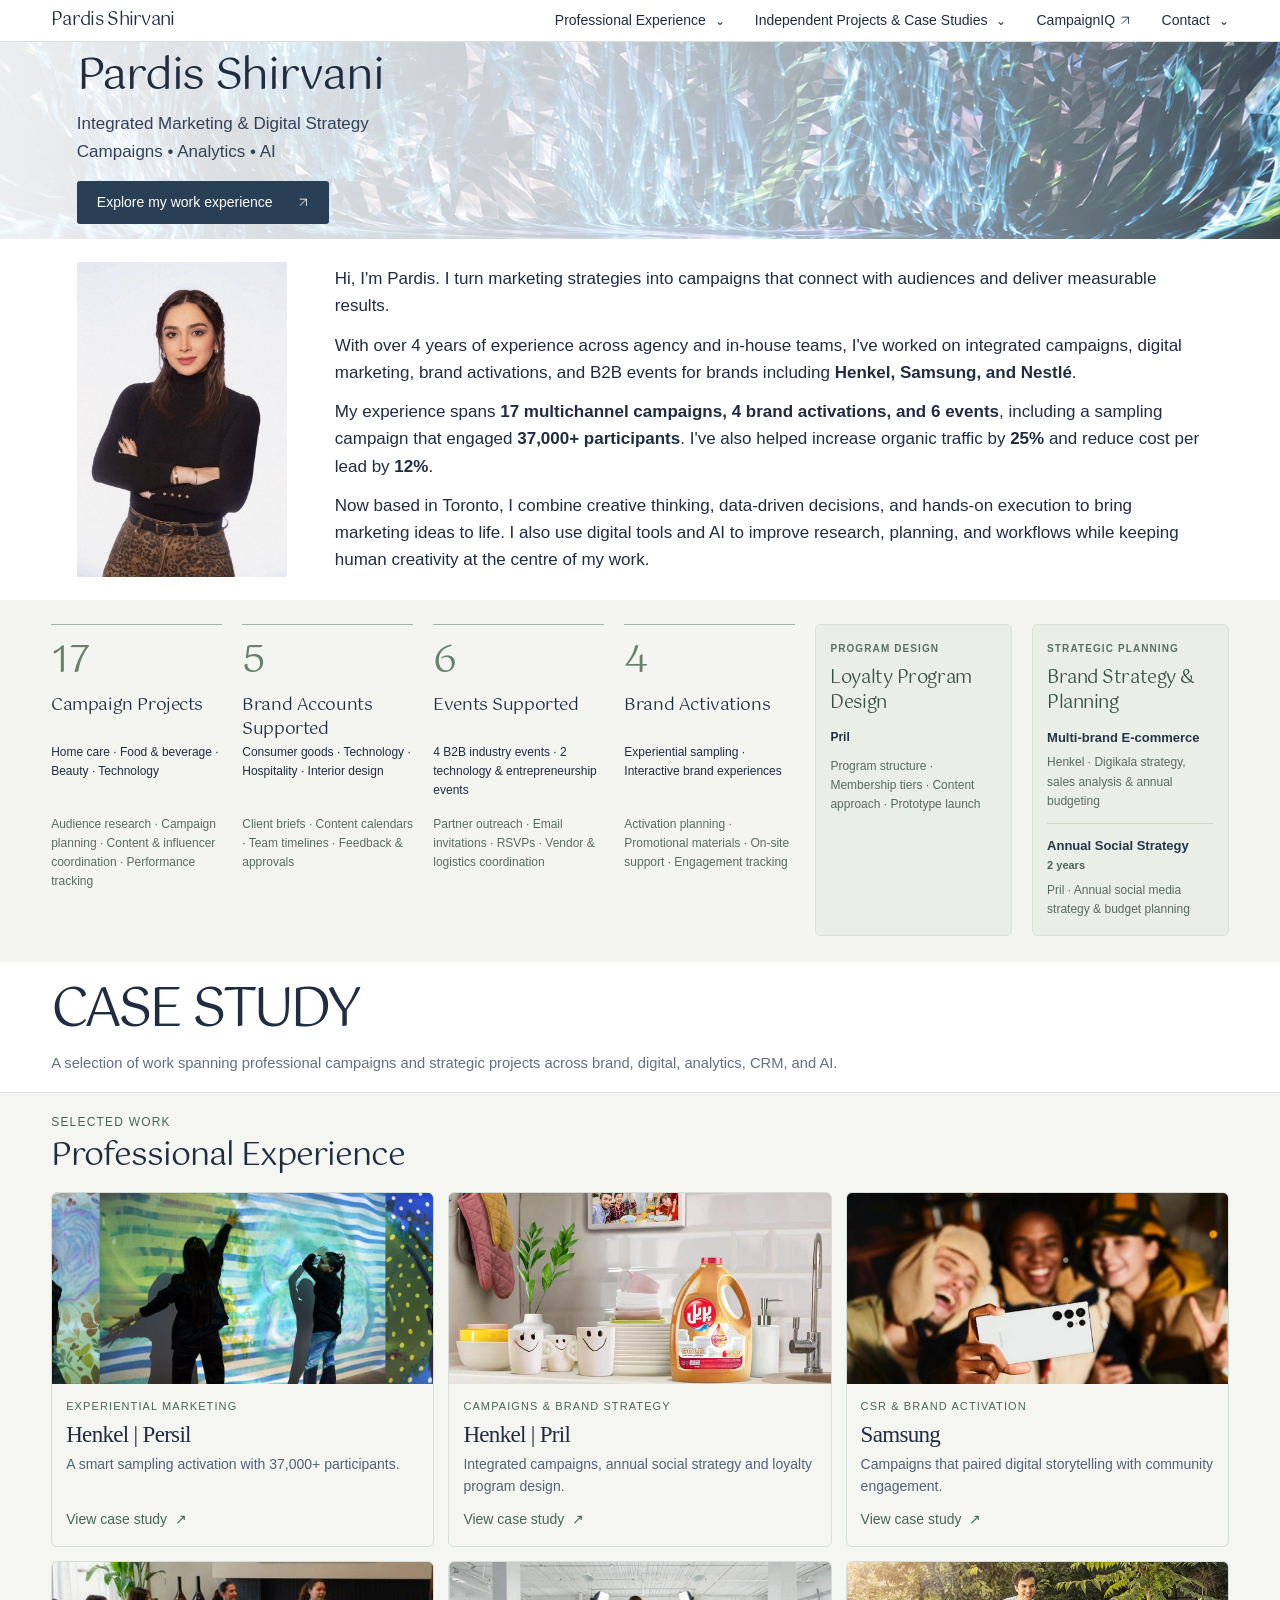
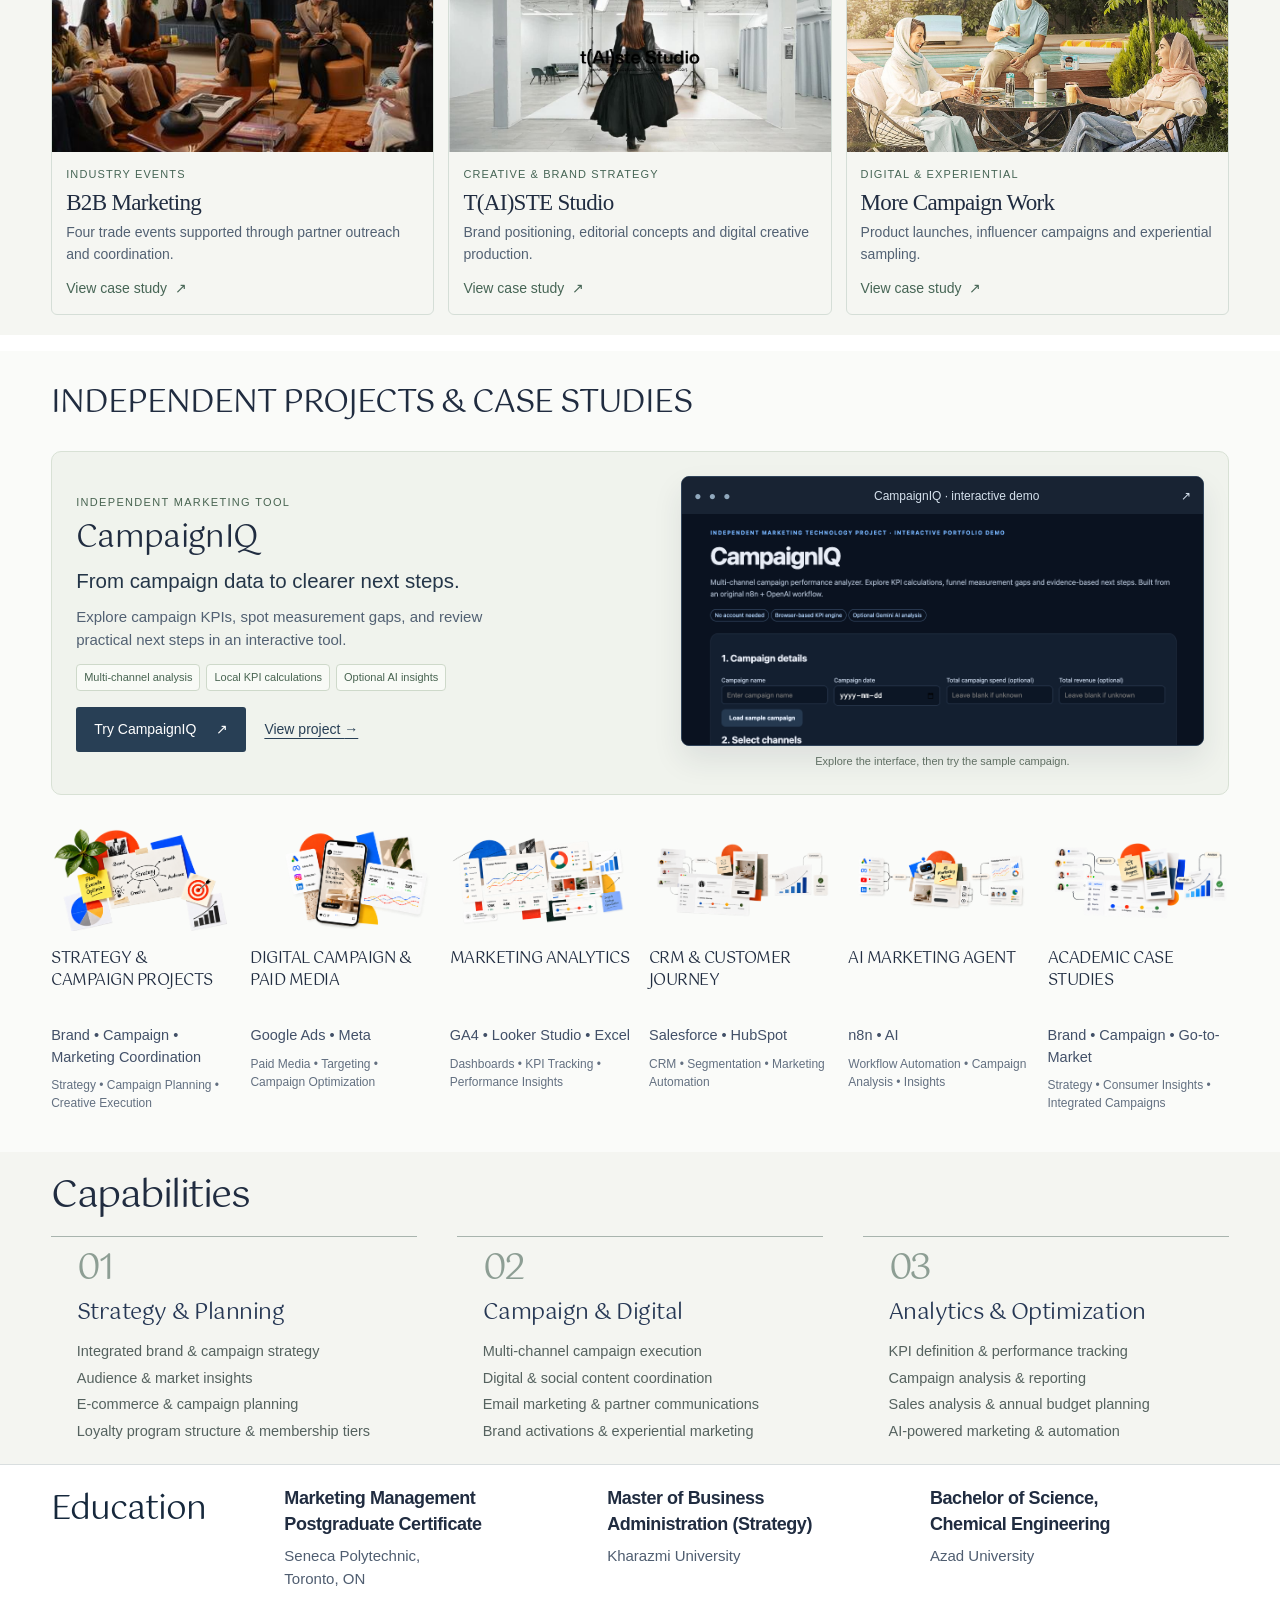
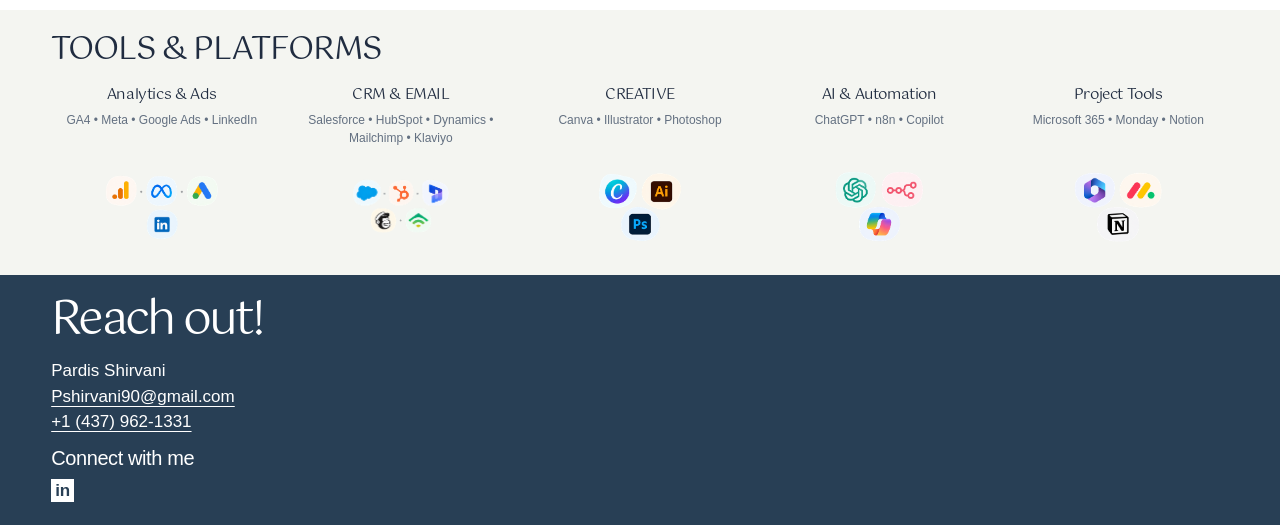
==== index.html @ 8d313651 "Compact tools panel and contact footer" ====
<!doctype html><html lang="en"><head><script src="analytics.js?v=hero117"></script>
<meta charset="utf-8"><meta name="viewport" content="width=device-width, initial-scale=1"><title>Integrated Marketing & Digital Strategy | Pardis Shirvani</title><meta name="description" content="Pardis Shirvani, Integrated Marketing & Digital Strategy. Campaigns, Analytics, AI."><link rel="stylesheet" href="style.css?v=compact-tools"></head><body><a class="skip" href="#main">Skip to content</a><nav class="site-nav" aria-label="Portfolio navigation"><a class="wordmark" href="index.html">Pardis Shirvani</a><button class="nav-toggle" type="button" aria-label="Open menu" aria-expanded="false" aria-controls="portfolio-menu"><svg viewBox="0 0 24 24" aria-hidden="true" focusable="false"><path class="menu-lines" d="M4 6h16M4 12h16M4 18h16"/><path class="menu-close" d="m6 6 12 12M18 6 6 18"/></svg></button><div id="portfolio-menu" class="nav-groups"><details class="nav-dropdown"><summary>Professional Experience</summary><div class="nav-dropdown-menu"><a href="persil.html">HENKEL | PERSIL</a><a href="pril.html">HENKEL | PRIL</a><a href="samsung.html">SAMSUNG</a><a href="trade-collective.html">B2B MARKETING</a><a href="taiste.html">T(AI)STE STUDIO</a><a href="campaigns.html">MORE CAMPAIGN WORK</a></div></details><details class="nav-dropdown"><summary>Independent Projects &amp; Case Studies</summary><div class="nav-dropdown-menu"><a href="strategy.html">STRATEGY &amp; CAMPAIGN PROJECTS</a><a href="coming-soon.html">DIGITAL CAMPAIGN &amp; PAID MEDIA</a><a href="analytics.html">MARKETING ANALYTICS</a><a href="coming-soon.html">CRM &amp; CUSTOMER JOURNEY</a><a href="campaigniq.html">AI MARKETING AGENT</a><a href="academic.html">ACADEMIC CASE STUDIES</a></div></details><a class="nav-campaigniq" href="https://pshirvani90.github.io/campaign-analyzer/" target="_blank" rel="noopener">CampaignIQ <svg class="external-arrow" viewBox="0 0 24 24" fill="none" aria-hidden="true" focusable="false"><path d="M6 18 18 6M6 6h12v12"/></svg></a><details class="nav-dropdown nav-contact"><summary>Contact</summary><div class="nav-dropdown-menu"><a href="https://www.linkedin.com/in/pardis-shirvani" target="_blank" rel="noopener">LinkedIn</a><a href="mailto:pshirvani90@gmail.com">Email</a><a href="tel:+14379621331">Phone</a></div></details></div></nav><main id="main"><section class="home-banner"><h1>Pardis Shirvani</h1><p>Integrated Marketing & Digital Strategy<br>Campaigns • Analytics • AI</p><a class="home-iq-button" href="#professional-work">Explore my work experience <span aria-hidden="true"><svg class="external-arrow" viewBox="0 0 24 24" fill="none" aria-hidden="true" focusable="false"><path d="M6 18 18 6M6 6h12v12"/></svg></span></a></section><section class="introduction" id="about"><img src="assets/p1-1.jpg" alt="Pardis Shirvani"><div><p>Hi, I'm Pardis. I turn marketing strategies into campaigns that connect with audiences and deliver measurable results.</p><p>With over 4 years of experience across agency and in-house teams, I've worked on integrated campaigns, digital marketing, brand activations, and B2B events for brands including <strong>Henkel, Samsung, and Nestlé</strong>.</p><p>My experience spans <strong>17 multichannel campaigns, 4 brand activations, and 6 events</strong>, including a sampling campaign that engaged <strong>37,000+ participants</strong>. I've also helped increase organic traffic by <strong>25%</strong> and reduce cost per lead by <strong>12%</strong>.</p><p>Now based in Toronto, I combine creative thinking, data-driven decisions, and hands-on execution to bring marketing ideas to life. I also use digital tools and AI to improve research, planning, and workflows while keeping human creativity at the centre of my work.</p></div></section><section class="experience-snapshot" aria-label="Experience at a glance"><div class="experience-grid">
<article class="experience-metric"><span class="experience-number">17</span><h3>Campaign Projects</h3><p class="experience-category">Home care · Food &amp; beverage · Beauty · Technology</p><p class="experience-detail">Audience research · Campaign planning · Content &amp; influencer coordination · Performance tracking</p></article>
<article class="experience-metric"><span class="experience-number">5</span><h3>Brand Accounts Supported</h3><p class="experience-category">Consumer goods · Technology · Hospitality · Interior design</p><p class="experience-detail">Client briefs · Content calendars · Team timelines · Feedback &amp; approvals</p></article>
<article class="experience-metric"><span class="experience-number">6</span><h3>Events Supported</h3><p class="experience-category">4 B2B industry events · 2 technology &amp; entrepreneurship events</p><p class="experience-detail">Partner outreach · Email invitations · RSVPs · Vendor &amp; logistics coordination</p></article>
<article class="experience-metric"><span class="experience-number">4</span><h3>Brand Activations</h3><p class="experience-category">Experiential sampling · Interactive brand experiences</p><p class="experience-detail">Activation planning · Promotional materials · On-site support · Engagement tracking</p></article>
<article class="experience-program"><span class="experience-eyebrow">Program design</span><h3>Loyalty Program Design</h3><p class="experience-client">Pril</p><p class="experience-detail">Program structure · Membership tiers · Content approach · Prototype launch</p></article>
<article class="experience-program"><span class="experience-eyebrow">Strategic planning</span><h3>Brand Strategy &amp; Planning</h3><div class="experience-scope"><h4>Multi-brand E-commerce</h4><p class="experience-detail">Henkel · Digikala strategy, sales analysis &amp; annual budgeting</p></div><div class="experience-scope"><h4>Annual Social Strategy <span class="experience-duration">2 years</span></h4><p class="experience-detail">Pril · Annual social media strategy &amp; budget planning</p></div></article>
</div></section><section id="work" class="work"><div class="case-label"><span>CASE</span><span>STUDY</span></div><p class="work-description">A selection of work spanning professional campaigns and strategic projects across brand, digital, analytics, CRM, and AI.</p></section><section class="professional-work" id="professional-work"><p class="experience-gallery-kicker">Selected work</p><h2 class="section-label">Professional Experience</h2><div class="work-grid experience-gallery">
<article class="work-card"><a class="experience-gallery-project" href="persil.html">
          <img src="assets/p2-0.jpg" loading="lazy" decoding="async" alt="">
          <div class="experience-gallery-copy"><p class="experience-gallery-type">EXPERIENTIAL MARKETING</p><h3>Henkel | Persil</h3><p class="experience-gallery-detail">A smart sampling activation with 37,000+ participants.</p><span class="experience-gallery-cta">View case study <span aria-hidden="true">↗</span></span></div>
        </a></article>
<article class="work-card"><a class="experience-gallery-project" href="pril.html">
          <img src="assets/source-p3-2.jpg" loading="lazy" decoding="async" alt="" style="object-position:50% 55%">
          <div class="experience-gallery-copy"><p class="experience-gallery-type">CAMPAIGNS &amp; BRAND STRATEGY</p><h3>Henkel | Pril</h3><p class="experience-gallery-detail">Integrated campaigns, annual social strategy and loyalty program design.</p><span class="experience-gallery-cta">View case study <span aria-hidden="true">↗</span></span></div>
        </a></article>
<article class="work-card"><a class="experience-gallery-project" href="samsung.html">
          <img src="assets/source-p4-0.jpg" loading="lazy" decoding="async" alt="">
          <div class="experience-gallery-copy"><p class="experience-gallery-type">CSR &amp; BRAND ACTIVATION</p><h3>Samsung</h3><p class="experience-gallery-detail">Campaigns that paired digital storytelling with community engagement.</p><span class="experience-gallery-cta">View case study <span aria-hidden="true">↗</span></span></div>
        </a></article>
<article class="work-card"><a class="experience-gallery-project" href="trade-collective.html">
          <img src="assets/source-p5-3.jpg" loading="lazy" decoding="async" alt="" style="object-position:50% 60%">
          <div class="experience-gallery-copy"><p class="experience-gallery-type">INDUSTRY EVENTS</p><h3>B2B Marketing</h3><p class="experience-gallery-detail">Four trade events supported through partner outreach and coordination.</p><span class="experience-gallery-cta">View case study <span aria-hidden="true">↗</span></span></div>
        </a></article>
<article class="work-card"><a class="experience-gallery-project" href="taiste.html">
          <img src="gallery-taiste-cover.jpg" loading="lazy" decoding="async" alt="">
          <div class="experience-gallery-copy"><p class="experience-gallery-type">CREATIVE &amp; BRAND STRATEGY</p><h3>T(AI)STE Studio</h3><p class="experience-gallery-detail">Brand positioning, editorial concepts and digital creative production.</p><span class="experience-gallery-cta">View case study <span aria-hidden="true">↗</span></span></div>
        </a></article>
<article class="work-card"><a class="experience-gallery-project" href="campaigns.html">
          <img src="assets/source-p6-0.jpg" loading="lazy" decoding="async" alt="">
          <div class="experience-gallery-copy"><p class="experience-gallery-type">DIGITAL &amp; EXPERIENTIAL</p><h3>More Campaign Work</h3><p class="experience-gallery-detail">Product launches, influencer campaigns and experiential sampling.</p><span class="experience-gallery-cta">View case study <span aria-hidden="true">↗</span></span></div>
        </a></article>
</div></section><section class="projects" id="projects"><h2 class="section-label">INDEPENDENT PROJECTS & CASE STUDIES</h2><div class="featured-iq featured-iq-showcase"><div class="iq-showcase-copy"><p class="iq-showcase-eyebrow">INDEPENDENT MARKETING TOOL</p><h3>CampaignIQ</h3><p class="iq-showcase-headline">From campaign data to clearer next steps.</p><p class="iq-showcase-description">Explore campaign KPIs, spot measurement gaps, and review practical next steps in an interactive tool.</p><ul class="iq-showcase-tags" aria-label="CampaignIQ features"><li>Multi-channel analysis</li><li>Local KPI calculations</li><li>Optional AI insights</li></ul><div class="iq-showcase-actions"><a class="home-iq-button" href="https://pshirvani90.github.io/campaign-analyzer/" target="_blank" rel="noopener">Try CampaignIQ <span aria-hidden="true">↗</span></a><a class="iq-project-link" href="campaigniq.html">View project <span aria-hidden="true">→</span></a></div></div><figure class="iq-showcase-preview"><a href="https://pshirvani90.github.io/campaign-analyzer/" target="_blank" rel="noopener" aria-label="Open CampaignIQ interactive demo"><div class="iq-preview-bar" aria-hidden="true"><span class="iq-preview-dots">● ● ●</span><span>CampaignIQ · interactive demo</span><span>↗</span></div><img src="assets/campaigniq-current-interface.png" alt="CampaignIQ interface showing campaign details, channel selection, and the Analyze campaign button." loading="lazy" decoding="async"></a><figcaption>Explore the interface, then try the sample campaign.</figcaption></figure></div><div class="project-grid"><article><img class="project-illustration" src="assets/strategy-transparent.png" alt="" loading="lazy"><h3><a class="category-link" href="strategy.html">STRATEGY & CAMPAIGN PROJECTS</a></h3><p>Brand • Campaign • Marketing Coordination</p><p>Strategy • Campaign Planning • Creative Execution</p></article><article><img class="project-illustration" src="assets/paid-media-transparent.png" alt="" loading="lazy"><h3><a class="category-link" href="coming-soon.html">DIGITAL CAMPAIGN & PAID MEDIA</a></h3><p>Google Ads • Meta</p><p>Paid Media • Targeting • Campaign Optimization</p></article><article><img class="project-illustration" src="assets/analytics-transparent.png" alt="" loading="lazy"><h3><a class="category-link" href="analytics.html">MARKETING ANALYTICS</a></h3><p>GA4 • Looker Studio • Excel</p><p>Dashboards • KPI Tracking • Performance Insights</p></article><article><img class="project-illustration" src="assets/crm-transparent.png" alt="" loading="lazy"><h3><a class="category-link" href="coming-soon.html">CRM & CUSTOMER JOURNEY</a></h3><p>Salesforce • HubSpot</p><p>CRM • Segmentation • Marketing Automation</p></article><article><img class="project-illustration" src="assets/agent-transparent.png" alt="" loading="lazy"><h3><a class="category-link" href="campaigniq.html">AI MARKETING AGENT</a></h3><p>n8n • AI</p><p>Workflow Automation • Campaign Analysis • Insights</p></article><article><img class="project-illustration" src="assets/academic-transparent.png" alt="" loading="lazy"><h3><a class="category-link" href="academic.html">ACADEMIC CASE STUDIES</a></h3><p>Brand • Campaign • Go-to-Market</p><p>Strategy • Consumer Insights • Integrated Campaigns</p></article></div></section><section class="capabilities" id="capabilities"><h2>Capabilities</h2><div class="three"><article><span class="cap-number" aria-hidden="true">01</span><h3>Strategy & Planning</h3><ul><li>Integrated brand & campaign strategy</li><li>Audience & market insights</li><li>E-commerce & campaign planning</li><li>Loyalty program structure & membership tiers</li></ul></article><article><span class="cap-number" aria-hidden="true">02</span><h3>Campaign & Digital</h3><ul><li>Multi-channel campaign execution</li><li>Digital & social content coordination</li><li>Email marketing & partner communications</li><li>Brand activations & experiential marketing</li></ul></article><article><span class="cap-number" aria-hidden="true">03</span><h3>Analytics & Optimization</h3><ul><li>KPI definition & performance tracking</li><li>Campaign analysis & reporting</li><li>Sales analysis & annual budget planning</li><li>AI-powered marketing & automation</li></ul></article></div></section><section class="education" id="education"><h2>Education</h2><div><h3>Marketing Management<br>Postgraduate Certificate</h3><p>Seneca Polytechnic,<br>Toronto, ON</p></div><div><h3>Master of Business<br>Administration (Strategy)</h3><p>Kharazmi University</p></div><div><h3>Bachelor of Science,<br>Chemical Engineering</h3><p>Azad University</p></div></section><section class="tools" id="tools"><h2 class="section-label">TOOLS & PLATFORMS</h2><div class="tool-grid"><article><h3>Analytics & Ads</h3><p>GA4 • Meta • Google Ads • LinkedIn</p><img src="assets/tool-original-15.png" alt="" loading="lazy"></article><article><h3>CRM & EMAIL</h3><p>Salesforce • HubSpot • Dynamics • Mailchimp • Klaviyo</p><img src="assets/tool-original-14.png" alt="" loading="lazy"></article><article><h3>CREATIVE</h3><p>Canva • Illustrator • Photoshop</p><img src="assets/tool-original-16.png" alt="" loading="lazy"></article><article><h3>AI & Automation</h3><p>ChatGPT • n8n • Copilot</p><img src="assets/tool-original-17.png" alt="" loading="lazy"></article><article><h3>Project Tools</h3><p>Microsoft 365 • Monday • Notion</p><img src="assets/tool-original-18.png" alt="" loading="lazy"></article></div></section></main><footer><h2>Reach out!</h2><p>Pardis Shirvani<br><a href="mailto:pshirvani90@gmail.com">Pshirvani90@gmail.com</a><br><a href="tel:+14379621331">+1 (437) 962-1331</a></p><h3>Connect with me</h3><a class="linkedin" aria-label="Pardis Shirvani on LinkedIn" href="https://www.linkedin.com/in/pardis-shirvani">in</a></footer><script src="scroll.js?v=experience-preview-fit" defer></script></body></html>
---- style.css ----
*{box-sizing:border-box}body{margin:0;color:#252526;background:white;font:15px/1.65 Arial,sans-serif}a{color:inherit}a:focus-visible{outline:3px solid #445a91;outline-offset:5px}.skip{position:absolute;top:-60px}.skip:focus{top:0;z-index:5;background:white;padding:12px}main,footer{max-width:1450px;margin:auto}section{padding:35px 5%}h1,h2,h3,h4{font-weight:400;margin:0 0 15px}h1,h2{font-family:Georgia,serif}h2{font-size:29px}h3{font-size:18px}h4{font-size:13px}p{margin:0 0 15px}.home-banner{min-height:340px;padding:105px 6% 65px;background:linear-gradient(90deg,#ffffffa8,#ffffff40),url('assets/p1-0.jpg') center/cover}.home-banner h1{font-size:46px;margin:0}.home-banner p{font-size:20px;margin:0}.introduction{display:grid;grid-template-columns:1fr 1.3fr;align-items:center;gap:12%;padding-top:50px;padding-bottom:50px}.introduction>img{width:100%;max-width:325px;max-height:440px;object-fit:contain;justify-self:start}.introduction p{font-size:17px}.capabilities{background:linear-gradient(110deg,#f0efdf88,#eff1ed66)}.three{display:grid;grid-template-columns:repeat(3,1fr);gap:40px}.capabilities h3{border-bottom:1px solid #989b8e;padding-bottom:10px}.capabilities ul{padding-left:22px;font-size:14px}.case-label{font:clamp(80px,12vw,170px)/.9 Georgia,serif;letter-spacing:-6px;color:#151213;padding:15px 0 25px;max-width:800px}.case-label span{display:block}.case-label span+span{text-align:right}.work{padding-top:5px}.work-description{margin:25px 0 40px}.section-label{font:20px/1.3 Arial,sans-serif;margin:0 0 30px}.work-grid{display:grid;grid-template-columns:repeat(3,1fr);gap:45px 30px}.work-card{background:#fafafa;padding:22px 20px;display:flex;flex-direction:column;align-items:start}.work-card h3{font-size:17px;margin-bottom:0}.work-card h4{margin-bottom:35px}.work-card p{font-size:13px}.view,.pending{font-size:14px;font-weight:bold;margin-top:auto;padding-top:28px}.pending{color:#333}.project-grid{display:grid;grid-template-columns:repeat(6,1fr);gap:20px}.project-grid img{width:100%;height:130px;object-fit:contain}.project-grid h3{font-size:16px;margin:12px 0}.project-grid p{font-size:12px}.education{display:grid;grid-template-columns:1fr 1fr 1fr 1fr;gap:30px;padding-top:60px;padding-bottom:60px}.education h3{font-size:17px;margin-bottom:8px}.education p{font-size:15px}.tool-grid{display:grid;grid-template-columns:repeat(5,1fr);gap:25px;text-align:center}.tool-grid h3{font-size:17px;margin-bottom:5px}.tool-grid p{font-size:13px}.tool-grid img{height:100px;width:100%;object-fit:contain}footer{background:#3d4b7b;color:white;padding:40px 5% 55px}footer h2{font-size:45px}footer p{line-height:1.5}footer h3{margin:28px 0 5px;font-family:Georgia,serif;font-size:24px}.linkedin{display:inline-flex;align-items:center;justify-content:center;background:white;color:#3d4b7b;font:bold 20px Arial;width:25px;height:25px;text-decoration:none}.case-top{padding:20px 5% 45px;text-align:center}.case-top .case-label{max-width:650px;text-align:left;margin:0 auto 50px}.case-top h1{font-size:43px;margin:0}.case-top>p{font-size:22px}.persil-banner{background:linear-gradient(#ffffffe0,#ffffffc9),url('assets/p2-0.jpg') center/cover;padding-top:35px;padding-bottom:35px}.persil-banner h2{font-size:38px;margin-bottom:0}.persil-banner h3{font-size:23px}.persil-banner p{margin-top:25px;font-size:17px}.role-grid{display:grid;grid-template-columns:1fr 1fr;gap:70px;background:#fafafa;padding-top:45px;padding-bottom:45px}.role-grid h2{font:23px Georgia,serif;margin-bottom:7px}.role-grid h3{font-size:17px;margin-bottom:5px}.role-grid p,.role-grid ul{font-size:16px}.role-grid ul{padding-left:22px;margin-top:0}.role-grid li{margin-bottom:9px}.performance{background:#e7eef4}.metrics h3{font:34px Georgia,serif;margin-bottom:5px}.metrics article:last-child h3{font-size:26px}.metrics p{min-height:52px}.metrics img{width:100%;height:230px;object-fit:cover}.learnings{padding-top:50px;padding-bottom:65px}.case-bottom{padding:15px 5% 35px;font-size:13px;font-weight:bold}@media(max-width:900px){.project-grid{grid-template-columns:repeat(3,1fr)}.work-grid{grid-template-columns:repeat(2,1fr)}.education{grid-template-columns:1fr 1fr}.tool-grid{grid-template-columns:repeat(3,1fr)}.three{gap:24px}.introduction{gap:6%}.case-label{letter-spacing:-3px}}@media(max-width:600px){section{padding:30px 6%}.home-banner{min-height:230px;padding-top:70px}.home-banner h1{font-size:36px}.home-banner p{font-size:16px}.introduction{grid-template-columns:1fr;gap:25px}.introduction>img{max-height:320px;max-width:240px;justify-self:center}.introduction p{font-size:16px}.three,.work-grid,.role-grid{grid-template-columns:1fr;gap:25px}.work-card h4{margin-bottom:20px}.work-description{margin:15px 0 30px}.project-grid{grid-template-columns:1fr 1fr}.education{grid-template-columns:1fr;gap:15px}.tool-grid{grid-template-columns:1fr 1fr}.case-top .case-label{margin-bottom:30px}.case-top h1{font-size:35px}.case-top>p{font-size:18px}.metrics p{min-height:0}.metrics img{height:auto}.case-label{max-width:450px;font-size:clamp(78px,19vw,115px)}.role-grid{gap:25px}.persil-banner p{font-size:16px}footer h2{font-size:40px}}
/* Minimal project categories: original text and order, no collage imagery. */
.projects{padding-top:60px;padding-bottom:65px}.projects .section-label{font-size:15px;letter-spacing:1.5px;color:#3d4b7b;margin-bottom:32px}.project-grid{grid-template-columns:repeat(3,minmax(0,1fr));gap:0 36px}.project-grid article{border-top:1px solid #d6dae2;padding:24px 0 30px;min-width:0;display:flex;flex-direction:column;align-items:flex-start}.project-number{font:12px/1 Arial,sans-serif;letter-spacing:2px;color:#727c91;margin-bottom:25px}.project-grid h3{font-size:18px;line-height:1.4;font-weight:500;letter-spacing:-.2px;max-width:290px;margin:0 0 20px;min-height:51px}.project-grid p{font-size:14px;line-height:1.65;margin:0 0 14px;color:#323a48}.project-grid p:last-child{color:#697181;font-size:13px;margin-bottom:0;max-width:310px}@media(max-width:900px){.project-grid{grid-template-columns:repeat(2,minmax(0,1fr));gap:0 28px}}@media(max-width:600px){.projects{padding-top:40px;padding-bottom:40px}.projects .section-label{font-size:13px;line-height:1.6}.project-grid{grid-template-columns:1fr;gap:0}.project-grid article{padding:22px 0 25px}.project-number{margin-bottom:15px}.project-grid h3{min-height:0;max-width:none;margin-bottom:14px}.project-grid p:last-child{max-width:none}}

/* Original project illustrations on transparent backgrounds. */
.project-grid .project-illustration{width:100%;height:190px;object-fit:contain;display:block;margin:0 0 24px;background:transparent}.project-grid .project-number{display:none}.project-grid article{padding-top:20px}@media(max-width:600px){.project-grid .project-illustration{height:auto;aspect-ratio:16/9;margin-bottom:20px}}

/* Modern portfolio direction: retain source content, imagery and section order. */
:root{--ink:#202c40;--muted:#667185;--line:#e1e5eb;--navy:#344568;--paper:#fff;--wash:#f6f8fa}
body{color:var(--ink);font-family:Arial,Helvetica,sans-serif;line-height:1.75;-webkit-font-smoothing:antialiased}
main,footer{max-width:1280px}section{padding:64px 6%}h1,h2,h3,h4{font-family:Arial,Helvetica,sans-serif;letter-spacing:-.025em}h2{font-size:30px;font-weight:500}p{color:inherit}a{text-underline-offset:4px}
.home-banner{margin:24px 24px 0;border-radius:12px;min-height:320px;padding:100px 6% 70px;background:linear-gradient(90deg,rgba(255,255,255,.9),rgba(255,255,255,.3)),url('assets/p1-0.jpg') center/cover}
.home-banner h1{font-size:clamp(38px,4.8vw,62px);font-weight:500;letter-spacing:-2.5px;margin-bottom:12px}.home-banner p{font-size:17px;line-height:1.8;color:#344158}
.introduction{grid-template-columns:.8fr 1.5fr;gap:9%;padding-top:72px;padding-bottom:72px}.introduction>img{width:100%;max-width:300px;border-radius:8px;object-fit:contain}.introduction p{font-size:17px;line-height:1.95;max-width:670px}
.capabilities{background:var(--wash);border-top:1px solid var(--line);border-bottom:1px solid var(--line)}.capabilities>h2{margin-bottom:35px}.capabilities h3{font-size:16px;font-weight:500;border-bottom:0;padding-bottom:0;letter-spacing:-.2px}.capabilities ul{padding-left:17px;color:var(--muted);font-size:14px;line-height:1.9}.three{gap:45px}
.work{padding-top:68px}.case-label{font:500 clamp(45px,6vw,78px)/1.05 Arial,Helvetica,sans-serif;letter-spacing:-3px;max-width:none;padding:0 0 20px;display:flex;gap:.24em;color:var(--ink)}.case-label span+span{text-align:left}.work-description{color:var(--muted);font-size:15px;max-width:770px;margin:5px 0 48px}.section-label{font-size:12px;letter-spacing:2px;font-weight:600;color:var(--muted);margin-bottom:28px}
.work-grid{gap:20px;grid-template-columns:repeat(3,minmax(0,1fr))}.work-card{background:white;border:1px solid var(--line);border-radius:8px;padding:27px 24px;transition:border-color .2s ease,box-shadow .2s ease}.work-card:has(a):hover{border-color:#b3bfd1;box-shadow:0 8px 24px #202c4009}.work-card h3{font-size:17px;font-weight:500;margin-bottom:5px}.work-card h4{font-size:11px;letter-spacing:.6px;line-height:1.65;color:var(--muted);margin-bottom:27px}.work-card p{font-size:13px;line-height:1.85;color:#5b6678}.work-card p b{font-weight:500;color:var(--ink)}.view,.pending{font-size:12px;font-weight:500;padding-top:20px}.view{color:var(--navy)}.pending{color:#7b8492}
.projects{border-top:1px solid var(--line);padding-top:60px;padding-bottom:64px;margin-top:16px}.projects .section-label{font-size:12px;letter-spacing:1.6px;color:var(--muted);margin-bottom:35px}.project-grid{gap:25px 35px}.project-grid article{border-top:0;border-bottom:1px solid var(--line);padding:0 0 30px}.project-grid .project-illustration{height:185px;margin:0 0 25px}.project-grid h3{font-size:16px;line-height:1.6;font-weight:500;min-height:51px;max-width:280px;letter-spacing:0;margin-bottom:15px}.project-grid p{font-size:13px;color:#425068}.project-grid p:last-child{font-size:12px;color:var(--muted);line-height:1.8}
.education{border-top:1px solid var(--line);grid-template-columns:.7fr 1fr 1fr 1fr;gap:30px;padding-top:56px;padding-bottom:56px}.education>h2{font-size:23px}.education h3{font-size:14px;font-weight:500;line-height:1.7}.education p{font-size:13px;color:var(--muted)}.tools{background:var(--wash);border-top:1px solid var(--line);padding-top:45px;padding-bottom:45px}.tool-grid h3{font-size:14px;font-weight:500}.tool-grid p{font-size:12px;color:var(--muted);min-height:42px}.tool-grid img{height:75px}
footer{background:var(--navy);padding:52px 6%;border-radius:0 0 12px 12px;margin-bottom:24px}footer h2{font:400 38px/1.2 Arial,Helvetica,sans-serif;letter-spacing:-1.5px}footer h3{font:400 20px/1.4 Arial,Helvetica,sans-serif;letter-spacing:-.4px}footer p{font-size:14px;line-height:1.8}.linkedin{font-size:17px;width:23px;height:23px;color:var(--navy)}
.case-top{padding:45px 6% 60px}.case-top .case-label{max-width:none;justify-content:center;margin-bottom:48px}.case-top h1{font-size:38px;font-weight:500;letter-spacing:-1.3px}.case-top>p{font-size:17px;color:var(--muted)}.persil-banner{border-radius:10px;margin:0 24px;background:linear-gradient(#ffffffe8,#ffffffdb),url('assets/p2-0.jpg') center/cover}.persil-banner h2{font-size:36px}.persil-banner h3{font-size:22px}.persil-banner p{font-size:16px;line-height:1.9}.role-grid{background:white;gap:60px;padding-top:60px;padding-bottom:60px}.role-grid article{border-top:1px solid var(--line);padding-top:22px}.role-grid h2{font:500 22px/1.4 Arial,Helvetica,sans-serif;letter-spacing:-.5px;margin-bottom:16px}.role-grid h3{font-size:15px;font-weight:500}.role-grid p,.role-grid ul{font-size:15px;color:#5b6678}.performance{background:var(--wash);border-block:1px solid var(--line)}.performance>h2{font-size:27px;margin-bottom:35px}.metrics h3{font:400 34px/1.3 Arial,Helvetica,sans-serif;letter-spacing:-1px}.metrics article:last-child h3{font-size:25px}.metrics p{font-size:13px;color:var(--muted);min-height:50px}.metrics img{border-radius:6px}.learnings h2{font-size:27px}.learnings p{font-size:15px;color:#5b6678;line-height:2}.case-bottom{padding:0 6% 50px;font-size:13px;font-weight:400}
@media(max-width:900px){.work-grid{grid-template-columns:repeat(2,minmax(0,1fr))}.education{grid-template-columns:1fr 1fr}.introduction{gap:7%}.three{gap:25px}.project-grid{grid-template-columns:repeat(2,minmax(0,1fr))}}
@media(max-width:600px){section{padding:40px 6%}.home-banner{margin:12px 12px 0;border-radius:8px;min-height:235px;padding:65px 6% 42px}.home-banner h1{font-size:38px;letter-spacing:-1.6px}.home-banner p{font-size:14px}.introduction{grid-template-columns:1fr;padding-top:40px;padding-bottom:40px;gap:28px}.introduction>img{max-width:230px;max-height:320px}.introduction p{font-size:15px;line-height:1.95}.three,.work-grid,.role-grid{grid-template-columns:1fr}.work{padding-top:40px}.case-label{font-size:48px;letter-spacing:-2px;gap:.2em;flex-wrap:wrap}.work-description{font-size:14px;margin-bottom:32px}.work-card{padding:25px 23px}.projects{padding-top:40px;padding-bottom:40px}.project-grid{grid-template-columns:1fr;gap:30px}.project-grid .project-illustration{height:auto;aspect-ratio:16/9;margin-bottom:22px}.project-grid h3{min-height:0;max-width:none;font-size:16px}.education{grid-template-columns:1fr;gap:20px}.tool-grid{gap:22px}.tool-grid img{height:65px}footer{margin:0 12px 12px;border-radius:8px;padding:35px 6%}footer h2{font-size:33px}.case-top{padding-top:35px;padding-bottom:35px}.case-top .case-label{font-size:44px;margin-bottom:30px}.case-top h1{font-size:32px}.persil-banner{margin:0 12px;padding:30px 6%}.persil-banner p{font-size:15px}.role-grid{gap:30px}.metrics p{min-height:0}.metrics img{height:auto}.learnings p{line-height:1.9}}
@media(prefers-reduced-motion:reduce){.work-card{transition:none}}

/* Full-width surfaces and compact original transparent tool artwork. */
main,footer{max-width:none;width:100%;margin-left:0;margin-right:0}section{padding-left:clamp(24px,5vw,100px);padding-right:clamp(24px,5vw,100px)}.home-banner{margin:0;border-radius:0;padding-left:clamp(24px,5vw,100px);padding-right:clamp(24px,5vw,100px);min-height:360px}.introduction{grid-template-columns:minmax(220px,.7fr) minmax(0,1.5fr);gap:clamp(35px,6vw,100px)}.introduction>img{justify-self:center}.introduction p{max-width:850px}.work-grid{gap:22px}.work-card{border-radius:4px;box-shadow:none}.project-grid{gap:32px}.projects .project-illustration{height:clamp(180px,16vw,260px)}.tool-grid{gap:25px;align-items:start}.tool-grid article{display:flex;flex-direction:column;align-items:center;min-width:0}.tool-grid h3{font-size:15px;margin-bottom:9px}.tool-grid p{font-size:12px;line-height:1.8;min-height:44px;max-width:240px}.tool-grid img{width:100%;max-width:205px;height:120px;object-fit:contain;background:transparent;margin-top:10px}.tools{padding-top:42px;padding-bottom:45px}.tools .section-label{margin-bottom:32px}footer{margin-bottom:0;border-radius:0;padding-left:clamp(24px,5vw,100px);padding-right:clamp(24px,5vw,100px)}.persil-banner{margin:0;border-radius:0}.case-top{padding-left:5%;padding-right:5%}.case-bottom{padding-left:5%;padding-right:5%}.role-grid{gap:60px}.role-grid article{max-width:800px}.learnings p{max-width:950px}
@media(min-width:1600px){.project-grid{grid-template-columns:repeat(3,minmax(0,1fr))}.work-card p{font-size:14px}.work-card{padding:30px}.work-description{font-size:16px}.project-grid p{font-size:14px}.project-grid p:last-child{font-size:13px}}
@media(max-width:900px){.tool-grid{grid-template-columns:repeat(3,minmax(0,1fr))}.introduction{grid-template-columns:.8fr 1.2fr;gap:35px}.tool-grid img{height:110px}}
@media(max-width:600px){section{padding-left:24px;padding-right:24px}.home-banner{margin:0;min-height:250px;padding:64px 24px 42px}.introduction{grid-template-columns:1fr;gap:28px}.work-grid{gap:18px}.project-grid{gap:28px}.projects .project-illustration{height:auto;aspect-ratio:16/9}.tool-grid{grid-template-columns:repeat(2,minmax(0,1fr));gap:30px 20px}.tool-grid h3{font-size:14px}.tool-grid p{font-size:11px;min-height:60px}.tool-grid img{height:95px;max-width:170px;margin-top:0}.tool-grid article:last-child{grid-column:1/-1;max-width:240px;justify-self:center}.tool-grid article:last-child p{min-height:0}footer{margin:0;border-radius:0;padding:36px 24px}.persil-banner{margin:0}.role-grid{gap:30px}}

/* Edge-to-edge page shell; versioned stylesheet prevents stale cached layout. */
html,body{width:100%;max-width:none;margin:0;padding:0}body>main,body>footer{width:100%;max-width:none;margin:0}.home-banner{width:100%;max-width:none;margin:0;border-radius:0}.introduction{padding-top:48px;padding-bottom:48px}section{max-width:none}@media(min-width:901px){section{padding-left:4vw;padding-right:4vw}.home-banner{padding-left:4vw;padding-right:4vw}.introduction{grid-template-columns:minmax(220px,.65fr) minmax(0,1.65fr);gap:5vw}.introduction p{max-width:1050px}.introduction>img{max-width:330px}footer{padding-left:4vw;padding-right:4vw}}

/* Larger introduction and restrained, one-time scroll transitions. */
.introduction p{font-size:clamp(20px,1.5vw,25px);line-height:1.8;max-width:1100px}.scroll-enter{animation:section-enter 650ms cubic-bezier(.2,.65,.3,1) both}@keyframes section-enter{from{opacity:0;transform:translateY(18px)}to{opacity:1;transform:translateY(0)}}@media(max-width:600px){.introduction p{font-size:19px;line-height:1.85}}@media(prefers-reduced-motion:reduce){.scroll-enter{animation:none}}

/* Compact capabilities with clear column rhythm. */
.capabilities{padding-top:32px;padding-bottom:34px;background:#f8f9fb}.capabilities>h2{font-size:28px;margin-bottom:24px;line-height:1.3}.capabilities .three{gap:0}.capabilities article{padding:0 30px;border-left:1px solid #dce1e8}.capabilities article:first-child{padding-left:0;border-left:0}.capabilities article:last-child{padding-right:0}.capabilities h3{font-size:17px;line-height:1.5;margin-bottom:13px;color:#263754}.capabilities ul{margin:0;padding-left:17px;font-size:15px;line-height:1.8;color:#5b6678}.capabilities li{padding-left:3px;margin-bottom:3px}.work{padding-top:42px}@media(max-width:900px){.capabilities article{padding:0 18px}.capabilities h3{font-size:15px}.capabilities ul{font-size:13px}}@media(max-width:600px){.capabilities{padding-top:28px;padding-bottom:28px}.capabilities>h2{font-size:26px;margin-bottom:20px}.capabilities .three{gap:20px}.capabilities article,.capabilities article:first-child,.capabilities article:last-child{padding:18px 0 0;border-left:0;border-top:1px solid #dce1e8}.capabilities article:first-child{padding-top:0;border-top:0}.capabilities h3{font-size:16px;margin-bottom:10px}.capabilities ul{font-size:14px;line-height:1.8}.work{padding-top:32px}}

/* Editorial redesign with the original Canva heading font. */
@font-face{font-family:Gotu;src:url('assets/Gotu-Regular.ttf') format('truetype');font-style:normal;font-weight:400;font-display:swap}
:root{--ink:#202c40;--muted:#637081;--line:#d9dedf;--navy:#283f55;--wash:#f4f5f1}body{background:#fff;color:var(--ink)}h1,h2,.case-label,.home-banner h1,footer h2{font-family:Gotu,Arial,sans-serif;font-weight:400;letter-spacing:-.06em}.home-banner{min-height:440px;display:flex;flex-direction:column;justify-content:center;background:linear-gradient(90deg,#ffffffef,#ffffff66 65%,#ffffff18),url('assets/p1-0.jpg') center/cover}.home-banner h1{font-size:clamp(40px,5.6vw,82px);line-height:1.4;margin-bottom:15px}.home-banner p{font-size:16px;line-height:1.8}.introduction{padding-top:65px;padding-bottom:65px;grid-template-columns:.65fr 1.6fr}.introduction>img{border-radius:0;max-width:320px}.introduction p{font-size:clamp(20px,1.5vw,25px);line-height:1.9}.capabilities{padding-top:48px;padding-bottom:52px;background:#f4f5f1;border:0}.capabilities>h2{font-family:Gotu,Arial,sans-serif;font-size:clamp(30px,3vw,46px);line-height:1.5;letter-spacing:-1.5px;margin-bottom:35px}.capabilities .three{gap:40px}.capabilities article,.capabilities article:first-child,.capabilities article:last-child{border:0;border-top:1px solid #a8b4ae;padding:20px 0 0;position:relative}.cap-number{font:400 48px/1.25 Gotu,Arial,sans-serif;color:#8d9e94;display:block;letter-spacing:-3px;margin-bottom:20px}.capabilities h3{font:400 clamp(18px,1.7vw,25px)/1.5 Gotu,Arial,sans-serif;letter-spacing:-.5px;margin:0 0 20px;min-height:38px}.capabilities ul{list-style:none;padding:0;margin:0;font-size:15px;line-height:1.85;color:#55625f}.capabilities li{padding:6px 0;margin:0}.work{padding-top:68px;padding-bottom:68px}.case-label{font-size:clamp(40px,6vw,86px);line-height:1.3;letter-spacing:-4px;gap:.24em}.section-label,.projects .section-label{font-size:12px;letter-spacing:2px}.work-description{margin:12px 0 45px}.work-grid{gap:0 36px}.work-card{border:0;border-top:1px solid var(--line);border-radius:0;padding:28px 0 30px;background:transparent}.work-card:has(a):hover{box-shadow:none;border-color:#526a61}.work-card h3{font:400 20px/1.6 Gotu,Arial,sans-serif;letter-spacing:-.7px}.work-card h4{margin-top:10px;letter-spacing:.8px}.work-card p{font-size:14px}.view{position:relative;text-decoration:none;border-bottom:1px solid #879b90;padding-bottom:3px}.projects{padding-top:55px;padding-bottom:55px;background:#fafbf9;border:0}.project-grid{gap:40px}.project-grid article{border-bottom:0}.project-grid .project-illustration{transition:transform .5s cubic-bezier(.2,.7,.2,1);height:clamp(180px,18vw,285px)}.project-grid article:hover .project-illustration{transform:translateY(-8px) rotate(-1deg)}.project-grid h3{font:400 18px/1.6 Gotu,Arial,sans-serif;min-height:57px;max-width:none;letter-spacing:-.5px}.education>h2{font:400 27px/1.6 Gotu,Arial,sans-serif;letter-spacing:-1px}.tools{background:#f4f5f1;border:0}.tool-grid h3{font:400 15px/1.6 Gotu,Arial,sans-serif;letter-spacing:-.4px}footer{background:#283f55;padding-top:55px;padding-bottom:55px}footer h2{font-size:46px;line-height:1.6}.role-grid h2,.performance h2,.learnings h2{font:400 29px/1.6 Gotu,Arial,sans-serif;letter-spacing:-1px}.scroll-enter{animation:editorial-enter 900ms cubic-bezier(.18,.7,.25,1) both;animation-delay:var(--reveal-delay,0ms)}@keyframes editorial-enter{from{opacity:0;transform:translateY(38px)}to{opacity:1;transform:translateY(0)}}
@media(max-width:900px){.capabilities .three{gap:25px}.capabilities h3{font-size:18px;min-height:54px}.capabilities ul{font-size:14px}.project-grid h3{font-size:16px}}
@media(max-width:600px){.home-banner{min-height:300px;padding-top:55px;padding-bottom:55px}.home-banner h1{font-size:37px;letter-spacing:-2px}.home-banner p{font-size:14px}.introduction{grid-template-columns:1fr;padding-top:40px;padding-bottom:40px}.introduction p{font-size:19px}.capabilities{padding-top:32px;padding-bottom:35px}.capabilities>h2{font-size:31px;margin-bottom:25px}.capabilities .three{gap:28px}.capabilities article,.capabilities article:first-child,.capabilities article:last-child{display:grid;grid-template-columns:55px minmax(0,1fr);gap:0 15px;border:0;border-top:1px solid #a8b4ae;padding:20px 0 0}.cap-number{font-size:34px;letter-spacing:-2px;grid-row:1/3;margin-bottom:0}.capabilities h3{font-size:18px;min-height:0;margin-bottom:12px}.capabilities ul{grid-column:2;font-size:14px}.capabilities li{padding:4px 0}.work{padding-top:40px;padding-bottom:35px}.case-label{font-size:40px;letter-spacing:-2.5px}.work-grid{gap:0}.work-card h3{font-size:19px}.projects .project-illustration{height:auto}.project-grid h3{min-height:0;font-size:17px}.project-grid{gap:28px}.project-grid article{padding-bottom:0}.role-grid h2,.performance h2,.learnings h2{font-size:25px}footer h2{font-size:35px}}
@media(prefers-reduced-motion:reduce){.scroll-enter{animation:none}.project-grid .project-illustration{transition:none}.project-grid article:hover .project-illustration{transform:none}}

/* Six project categories across on wide screens, with stronger education hierarchy. */
.projects>.section-label{font:400 clamp(25px,2.5vw,39px)/1.5 Gotu,Arial,sans-serif;letter-spacing:-1px;color:var(--ink);margin-bottom:32px;max-width:1000px}.project-grid{grid-template-columns:repeat(6,minmax(0,1fr));gap:24px}.project-grid .project-illustration{height:clamp(130px,11vw,195px);margin-bottom:22px}.project-grid h3{font-size:16px;line-height:1.65;min-height:79px;margin-bottom:15px}.project-grid p{font-size:13px;line-height:1.8}.project-grid p:last-child{font-size:12px;line-height:1.8}.education{padding-top:45px;padding-bottom:45px;gap:35px;align-items:start}.education>h2{font:400 clamp(30px,2.6vw,40px)/1.5 Gotu,Arial,sans-serif;letter-spacing:-1px;color:#16283c}.education h3{font-size:18px;font-weight:700;line-height:1.65;color:#202c40;margin-bottom:12px}.education p{font-size:15px;font-weight:500;line-height:1.8;color:#4f5d70}@media(min-width:1600px){.project-grid{grid-template-columns:repeat(6,minmax(0,1fr))}.project-grid h3{font-size:17px}.project-grid p{font-size:14px}.project-grid p:last-child{font-size:13px}}@media(max-width:1199px){.project-grid{grid-template-columns:repeat(3,minmax(0,1fr));gap:32px}.project-grid .project-illustration{height:180px}.project-grid h3{min-height:53px}.education{grid-template-columns:1fr 1fr}.education h3{font-size:17px}}@media(max-width:700px){.project-grid{grid-template-columns:repeat(2,minmax(0,1fr));gap:25px}.project-grid h3{font-size:15px;min-height:75px}.project-grid .project-illustration{height:150px}.projects>.section-label{font-size:26px}.education>h2{font-size:31px}}@media(max-width:480px){.project-grid{grid-template-columns:1fr}.project-grid .project-illustration{height:auto;aspect-ratio:16/9}.project-grid h3{font-size:17px;min-height:0}.education{grid-template-columns:1fr;gap:24px}.education h3{font-size:18px}.education p{font-size:15px}}

/* Separate the case-study introduction from professional work. */
.work{padding-bottom:32px}.work-description{max-width:none;width:100%;margin:12px 0 0;font-size:clamp(12px,1.15vw,18px);line-height:1.8}.professional-work{padding-top:38px;padding-bottom:55px;border-top:1px solid var(--line)}.professional-work>.section-label{font:400 clamp(25px,2.5vw,39px)/1.5 Gotu,Arial,sans-serif;letter-spacing:-1px;color:var(--ink);margin-bottom:32px}.professional-work .work-grid{margin-top:0}@media(min-width:1200px){.work-description{white-space:nowrap}}@media(max-width:600px){.work{padding-bottom:26px}.work-description{font-size:14px;white-space:normal}.professional-work{padding-top:30px;padding-bottom:35px}.professional-work>.section-label{font-size:26px;margin-bottom:26px}}

.tools>.section-label{font:400 clamp(25px,2.5vw,39px)/1.5 Gotu,Arial,sans-serif;letter-spacing:-1px;color:var(--ink);margin-bottom:32px}@media(max-width:600px){.tools>.section-label{font-size:26px;margin-bottom:26px}}

/* Complete case-study pages. */
.site-nav{display:flex;align-items:center;justify-content:space-between;gap:25px;padding:22px 4vw;border-bottom:1px solid var(--line);background:#fff;font-size:13px}.site-nav .wordmark{font:400 18px/1.5 Gotu,Arial,sans-serif;text-decoration:none;letter-spacing:-.7px}.site-nav>div{display:flex;gap:28px;flex-wrap:wrap}.site-nav>div a{text-decoration:none}.site-nav a:hover{color:#577766}.project-heading{padding:65px 4vw 50px;background:#f4f5f1}.project-heading .eyebrow{font-size:11px;letter-spacing:2px;text-transform:uppercase;color:#637365;margin-bottom:25px}.project-heading h1{font:400 clamp(34px,4.8vw,66px)/1.4 Gotu,Arial,sans-serif;letter-spacing:-2px;margin:0 0 15px}.project-heading>p:last-child{font-size:17px;max-width:1000px;margin-bottom:0;color:var(--muted)}.story-section{padding:48px 4vw;max-width:none;border-bottom:1px solid #e6e9e4}.story-section>h2{font:400 clamp(25px,2.3vw,35px)/1.5 Gotu,Arial,sans-serif;letter-spacing:-1px;margin:0 0 25px}.story-section h3{font:400 21px/1.6 Gotu,Arial,sans-serif;letter-spacing:-.5px;margin:32px 0 15px}.story-section p,.story-section ul{font-size:17px;line-height:1.9;max-width:1120px;color:#526071}.story-section ul{padding-left:22px}.story-section .focus{color:#6b756b;font-size:14px;letter-spacing:.2px}.tinted{background:#f4f5f1}.source-gallery{display:grid;grid-template-columns:repeat(3,minmax(0,1fr));gap:20px;margin-top:32px;align-items:start}.source-image-link{display:block}.source-gallery img{width:100%;height:300px;object-fit:cover;display:block;border-radius:3px}.story-section>.source-image-link{max-width:1100px;margin:30px 0}.story-section>.source-image-link img{max-width:100%;max-height:850px;object-fit:contain;object-position:left;display:block}.stat-grid{display:grid;grid-template-columns:repeat(4,minmax(0,1fr));gap:30px;margin:35px 0}.stat-grid strong{font:400 clamp(30px,3vw,45px)/1.4 Gotu,Arial,sans-serif;letter-spacing:-1px;display:block}.stat-grid p{font-size:14px;margin:10px 0}.academic-grid{display:grid;grid-template-columns:repeat(2,minmax(0,1fr));gap:45px}.academic-grid article{padding-top:25px;border-top:1px solid var(--line)}.academic-grid article:last-child{grid-column:1/-1;max-width:1100px}.academic-grid h2{font:400 30px/1.5 Gotu,Arial,sans-serif;letter-spacing:-1px}.academic-grid p{font-size:16px}.project-link{display:inline-block;padding:10px 0;border-bottom:1px solid #738d80;text-decoration:none;font-size:14px;margin-top:12px}.category-link{text-decoration:none}.category-link:hover{text-decoration:underline}.table-scroll{overflow-x:auto;max-width:1100px}table{border-collapse:collapse;width:100%;min-width:420px;margin:25px 0;text-align:left}caption{text-align:left;font-size:14px;color:var(--muted);padding:12px 0}th,td{padding:14px;border-bottom:1px solid var(--line);font-size:15px}th{background:#f4f5f1;font-weight:500}.insight-grid{display:grid;grid-template-columns:repeat(3,minmax(0,1fr));gap:35px}.insight-grid article{border-top:1px solid #b7c3b8}.insight-grid h3{font-size:24px}.insight-grid p{font-size:15px}.story-section .disclaimer{font-size:13px;color:#657163;margin-top:25px;max-width:1100px}.demo-button{display:inline-flex;background:#283f55;color:#fff;padding:16px 28px;text-decoration:none;border-radius:3px;font-size:16px;margin:12px 0 30px}.demo-button:hover{background:#405e50}.case-pager{display:flex;justify-content:space-between;gap:25px;padding:30px 4vw;font-size:14px}.case-pager a{text-decoration:none}.case-pager a:hover{text-decoration:underline}@media(max-width:1000px){.source-gallery{grid-template-columns:repeat(2,minmax(0,1fr))}.source-gallery img{height:240px}.stat-grid{grid-template-columns:repeat(2,minmax(0,1fr))}.insight-grid{grid-template-columns:1fr}.academic-grid{gap:30px}}@media(max-width:600px){.site-nav{padding:18px 24px;align-items:flex-start;flex-direction:column;gap:12px}.site-nav>div{gap:20px;font-size:12px}.project-heading{padding:40px 24px 32px}.project-heading h1{font-size:34px;letter-spacing:-1.5px}.project-heading>p:last-child{font-size:15px}.story-section{padding:32px 24px}.story-section>h2{font-size:25px}.story-section h3{font-size:19px}.story-section p,.story-section ul{font-size:15px;line-height:1.85}.source-gallery{grid-template-columns:1fr;gap:18px}.source-gallery img{height:auto;max-height:none;object-fit:contain}.academic-grid{grid-template-columns:1fr}.academic-grid article:last-child{grid-column:auto}.academic-grid h2{font-size:25px}.stat-grid{gap:20px}.stat-grid strong{font-size:30px}.stat-grid p{font-size:13px}.case-pager{padding:25px 24px;flex-wrap:wrap}.insight-grid{gap:15px}.story-section>.source-image-link img{max-height:none}}

.project-heading h1{overflow-wrap:anywhere}.source-gallery:has(>a:nth-child(5)){grid-template-columns:repeat(3,minmax(0,1fr))}@media(max-width:1000px){.source-gallery:has(>a:nth-child(5)){grid-template-columns:repeat(2,minmax(0,1fr))}}@media(max-width:600px){.source-gallery:has(>a:nth-child(5)){grid-template-columns:1fr}}

.pril-heading{background:linear-gradient(#f4f5f1e8,#f4f5f1e8),url("assets/source-p3-0.jpg") center/cover}

/* Persil campaign video hero. Native controls provide pause and sound controls. */
.persil-video-header{position:relative;isolation:isolate;min-height:560px;display:flex;align-items:center;justify-content:center;overflow:hidden;padding:65px 5% 85px;background:#18222a;color:white}.persil-video-header .header-video{position:absolute;inset:0;width:100%;height:100%;object-fit:cover;z-index:-2}.persil-video-header:before{content:"";position:absolute;inset:0;background:linear-gradient(180deg,#10182077,#10182033 50%,#10182088);z-index:-1;pointer-events:none}.persil-video-header .video-header-copy{pointer-events:none;text-shadow:0 2px 15px #0009}.persil-video-header .case-label{color:white;margin-bottom:30px}.persil-video-header h1{color:white}.persil-video-header p{color:white;font-size:20px}@media(max-width:600px){.persil-video-header{min-height:410px;padding:50px 24px 75px}.persil-video-header .case-label{font-size:40px}.persil-video-header p{font-size:16px}}

/* Persil follows Pril's light, left-aligned title treatment over live video. */
.persil-video-header{min-height:360px;justify-content:flex-start;text-align:left;padding:65px 4vw 70px;color:var(--ink)}.persil-video-header:before{background:linear-gradient(90deg,rgba(244,245,241,.91),rgba(244,245,241,.73));}.persil-video-header .video-header-copy{width:100%;text-shadow:none}.persil-video-header .eyebrow{color:#637365;font-size:11px;letter-spacing:2px;margin-bottom:25px}.persil-video-header h1{font:400 clamp(34px,4.8vw,66px)/1.4 Gotu,Arial,sans-serif;letter-spacing:-2px;color:var(--ink);margin:0 0 15px}.persil-video-header .video-header-copy>p:last-child{font-size:17px;color:var(--muted);margin:0;max-width:1000px}@media(max-width:600px){.persil-video-header{min-height:310px;padding:40px 24px 65px}.persil-video-header h1{font-size:34px;letter-spacing:-1.5px}.persil-video-header .video-header-copy>p:last-child{font-size:15px}}

.persil-video-header:before{display:none}

/* Full video frame with legible titles; no translucent overlay. */
.persil-video-header{aspect-ratio:16/9;min-height:0;padding:5vw 4vw;align-items:flex-end;background:#15202a}.persil-video-header .header-video{object-fit:contain}.persil-video-header .video-header-copy{padding-bottom:35px;max-width:1000px;text-shadow:0 2px 5px #000,0 4px 20px #000b}.persil-video-header .eyebrow,.persil-video-header h1,.persil-video-header .video-header-copy>p:last-child{color:#fff}.persil-video-header .eyebrow{font-weight:600;letter-spacing:2px}.persil-video-header h1{font-size:clamp(34px,4.8vw,66px)}@media(max-width:600px){.persil-video-header{aspect-ratio:auto;display:block;padding:0;background:#15202a}.persil-video-header .header-video{position:relative;inset:auto;width:100%;height:auto;aspect-ratio:16/9;object-fit:contain;display:block;z-index:auto}.persil-video-header .video-header-copy{padding:24px;text-shadow:none}.persil-video-header .eyebrow{margin-bottom:15px}.persil-video-header h1{font-size:32px}.persil-video-header .video-header-copy>p:last-child{font-size:15px}}

/* Reduce the desktop video hero height by one third while retaining the full frame. */
@media(min-width:601px){.persil-video-header{aspect-ratio:8/3;padding-top:2vw;padding-bottom:2vw}.persil-video-header .video-header-copy{padding-bottom:20px}}

/* Fill the shortened desktop header without side gaps. */
@media(min-width:601px){.persil-video-header .header-video{object-fit:cover;object-position:center}}

/* Persil reflections: left heading, right numbered learning list. */
.persil-learnings{display:grid;grid-template-columns:minmax(220px,.7fr) minmax(0,1.5fr);gap:6vw;padding-top:50px;padding-bottom:50px;background:#f4f5f1;align-items:start}.persil-learnings h2{margin:0;font:400 clamp(28px,2.8vw,42px)/1.5 Gotu,Arial,sans-serif;letter-spacing:-1.2px}.persil-learnings ol{margin:0;padding:0;list-style:none;counter-reset:learning}.persil-learnings li{counter-increment:learning;display:grid;grid-template-columns:38px minmax(0,1fr);gap:18px;padding:20px 0;border-top:1px solid #c6d0c8;font-size:17px;line-height:1.8;color:#43554b}.persil-learnings li:before{content:counter(learning,decimal-leading-zero);font:400 18px/1.8 Gotu,Arial,sans-serif;color:#7c9081}.persil-learnings li:last-child{padding-bottom:0}@media(max-width:600px){.persil-learnings{grid-template-columns:1fr;gap:25px;padding-top:35px;padding-bottom:35px}.persil-learnings h2{font-size:29px}.persil-learnings li{font-size:15px;grid-template-columns:30px minmax(0,1fr);gap:12px;padding:17px 0}.persil-learnings li:before{font-size:16px}}

.persil-learnings li:first-child{border-top:0;padding-top:0}.case-bottom{padding:20px 4vw 45px;background:#fff}@media(max-width:600px){.case-bottom{padding:20px 24px 35px}}

/* Pril: preserve the supplied campaign structure, using the approved Persil treatment. */
.pril-intro{background:linear-gradient(#ffffffe0,#ffffffdb),url('assets/source-p3-0.jpg') center/cover}.pril-role{background:#fafbf9}.pril-campaign-columns{display:grid;grid-template-columns:1fr 1fr;gap:40px}.pril-campaign-columns>div{display:flex;flex-direction:column;gap:30px}.pril-campaign-columns article{padding:28px;background:#f7f8f6}.pril-campaign-columns h3{margin-top:0;font:400 22px/1.6 Gotu,Arial,sans-serif}.pril-campaign-columns li{font-size:16px;line-height:1.85;margin-bottom:8px;color:#526071}.pril-campaign-columns .focus{font-size:14px}.pril-campaign-columns img{width:100%;height:auto;display:block;margin-top:20px}.pril-images{display:grid;grid-template-columns:1fr 1fr;gap:15px}.pril-images img{height:190px;object-fit:cover}.pril-impact{display:grid;grid-template-columns:minmax(220px,.7fr) minmax(0,1.5fr);gap:6vw;align-items:start;background:#fafbf9}.pril-impact h2{font:400 clamp(26px,2.5vw,37px)/1.5 Gotu,Arial,sans-serif;letter-spacing:-1px}.pril-impact ul{margin:0;padding-left:20px;color:#526071;font-size:17px;line-height:1.9}@media(max-width:600px){.pril-campaign-columns{grid-template-columns:1fr;gap:25px}.pril-campaign-columns article{padding:22px}.pril-campaign-columns h3{font-size:20px}.pril-campaign-columns li{font-size:15px}.pril-images img{height:130px}.pril-impact{grid-template-columns:1fr;gap:20px}.pril-impact ul{font-size:15px}}

/* Balance campaign columns so the shorter gel-launch card leaves no empty tail. */
@media(min-width:601px){.pril-campaign-columns>div>article>img{height:190px;object-fit:contain;object-position:left center}.pril-campaign-columns{align-items:start}.pril-campaign-columns>div{gap:22px}}.pril-campaign-columns article{padding:24px}.pril-campaign-columns article>ul{margin-bottom:0}.pril-campaign-columns article>h3{margin-bottom:12px}.pril-campaign-columns article>.focus{margin-bottom:16px}@media(max-width:600px){.pril-campaign-columns>div{gap:20px}.pril-campaign-columns{gap:20px}.pril-campaign-columns article{padding:22px}.pril-campaign-columns #new-gel-launch{padding-top:20px;padding-bottom:20px}}

.pril-role>p{max-width:none;width:100%}@media(min-width:1200px){.pril-role>p{white-space:nowrap;font-size:8px}}

/* Equal campaign-column bottoms on desktop. */
@media(min-width:601px){.pril-campaign-columns{align-items:stretch}.pril-campaign-columns>div{align-self:stretch}.pril-campaign-columns>div>article:last-child{flex:1}}

/* Restore readable role copy and Canva's wide campaign photograph. */
.pril-role>p{font-size:17px;white-space:normal;max-width:none;width:100%;line-height:1.9}.pril-campaign-columns{align-items:start}.pril-campaign-columns>div>article:last-child{flex:initial}.pril-campaign-columns .pril-big-size{background:#f4f8f9;border-radius:8px;padding:28px}.pril-big-size>.focus{color:#252526;margin-bottom:0;font-size:15px;line-height:1.65}.pril-big-size>.focus::first-letter{font-weight:600}.pril-big-size>ul{margin-top:0;margin-bottom:22px}.pril-campaign-columns .pril-big-size li{font-size:16px;line-height:1.65;margin-bottom:4px}.pril-campaign-columns>div>.pril-big-size>img{width:100%;height:auto;aspect-ratio:2.7/1;object-fit:cover;object-position:center;margin-top:22px}.pril-big-size h3{margin-bottom:20px}@media(max-width:600px){.pril-role>p{font-size:15px}.pril-campaign-columns .pril-big-size{padding:22px}.pril-campaign-columns .pril-big-size li{font-size:15px}.pril-big-size>.focus{font-size:14px}}

/* Pril case selection and Canva-style inset image frame. */
.pril-case-navigation{display:flex;align-items:center;gap:32px;flex-wrap:wrap}.pril-campaign-columns>div>.pril-big-size>img{width:calc(100% - 24px);margin:24px auto 6px;aspect-ratio:2.7/1;height:auto;object-fit:cover;object-position:center;display:block}.pril-campaign-columns .pril-big-size{padding-bottom:30px}@media(max-width:600px){.pril-case-navigation{gap:25px}.pril-campaign-columns>div>.pril-big-size>img{width:calc(100% - 16px);margin-top:22px;margin-bottom:8px}.pril-campaign-columns .pril-big-size{padding-bottom:28px}}

.pril-campaign-columns>div>.pril-big-size>img{object-position:center 62%}
.pril-campaign-columns>div>.pril-big-size>img{aspect-ratio:2.4/1;object-position:center bottom}

.pril-campaign-columns>div>.pril-big-size>img{margin-top:12px;aspect-ratio:2.2/1;object-position:center bottom}

.case-traversal{display:grid;grid-template-columns:1fr auto 1fr;align-items:center;gap:24px}.case-traversal a:last-child{justify-self:end}.case-traversal a{font-size:14px;text-underline-offset:5px}@media(max-width:480px){.case-traversal{gap:12px;padding-left:18px;padding-right:18px}.case-traversal a{font-size:11px}}

/* Samsung: source campaign arrangement with the approved case-study styling. */
.samsung-intro{background:linear-gradient(#ffffffe0,#ffffffdb),url('assets/source-p4-0.jpg') center/cover}.samsung-role{background:#fafbf9}.samsung-role>p{max-width:none}.samsung-campaign-grid{display:grid;grid-template-columns:1fr 1fr;gap:28px;align-items:stretch}.samsung-campaign-grid article{background:#f7f8f6;padding:26px;border-radius:4px;min-width:0}.samsung-campaign-grid h3{font:400 22px/1.6 Gotu,Arial,sans-serif;margin:0 0 20px}.samsung-campaign-grid .focus{font-size:14px;line-height:1.7}.samsung-campaign-grid ul{margin-bottom:0}.samsung-campaign-grid li{font-size:16px;line-height:1.85;color:#526071;margin-bottom:8px}.samsung-campaign-grid img{width:100%;height:auto;display:block;aspect-ratio:2/1;object-fit:cover;margin-top:22px}.samsung-campaign-grid article>img:first-child{margin-top:0;margin-bottom:24px}.samsung-campaign-grid .samsung-csr-images{display:grid;grid-template-columns:1fr 1fr;gap:16px;align-items:center}.samsung-campaign-grid .samsung-csr-images img{height:auto;aspect-ratio:1/1;object-fit:cover;margin:0}.samsung-camp .focus{font-size:14px;color:#657163}@media(max-width:600px){.samsung-campaign-grid{grid-template-columns:1fr;gap:22px}.samsung-campaign-grid article{padding:22px}.samsung-campaign-grid h3{font-size:20px}.samsung-campaign-grid li{font-size:15px}}

/* Unified Samsung CSR row, matching the supplied composition. */
.samsung-campaign-grid{gap:28px 0}.samsung-campaign-grid>article:nth-child(1){margin-right:14px}.samsung-campaign-grid>article:nth-child(2){margin-left:14px}.samsung-campaign-grid .samsung-csr-copy{border-radius:8px 0 0 8px;padding:30px;background:#f4f7f9}.samsung-campaign-grid .samsung-csr-images{border-radius:0 8px 8px 0;padding:30px;background:#f4f7f9;gap:22px}.samsung-campaign-grid .samsung-csr-images img{aspect-ratio:1.1/1;height:auto;object-fit:cover;object-position:center}.samsung-camp{margin:0 4vw 30px;padding:35px 30px;border-radius:8px;background:#f4f7f9;align-items:center}.samsung-camp h2{font-size:clamp(23px,2vw,31px);margin-bottom:0}.samsung-camp .focus{margin-bottom:8px}.samsung-intro{background-position:center bottom;background-size:cover;min-height:330px}.samsung-intro>p{max-width:none}@media(max-width:600px){.samsung-campaign-grid>article:nth-child(1),.samsung-campaign-grid>article:nth-child(2){margin:0}.samsung-campaign-grid{gap:22px}.samsung-campaign-grid .samsung-csr-copy{border-radius:8px 8px 0 0;padding:22px;padding-bottom:0}.samsung-campaign-grid .samsung-csr-images{border-radius:0 0 8px 8px;padding:22px;margin-top:-22px;gap:14px}.samsung-camp{margin:0 24px 25px;padding:26px 22px}.samsung-intro{min-height:0;background-position:60% bottom}}

/* Preserve both faces and phone in the Samsung intro photograph. */
.samsung-intro{background-size:cover;background-position:center;min-height:0;aspect-ratio:1330/642;display:flex;flex-direction:column;justify-content:center;padding-top:35px;padding-bottom:35px}@media(max-width:900px){.samsung-intro{aspect-ratio:auto;background-size:cover;background-position:center;min-height:360px}}@media(max-width:600px){.samsung-intro{background-size:auto 100%;background-position:55% center;min-height:430px}}

/* Samsung overview proportions matched to the supplied wide reference. */
@media(min-width:901px){.samsung-intro{aspect-ratio:2.92/1;min-height:0;padding:45px 2vw;justify-content:center;background-size:cover;background-position:center 55%}.samsung-intro>h2{margin-bottom:18px}.samsung-intro>h3{margin-bottom:0}.samsung-intro>p{margin-top:45px;margin-bottom:0}}

/* Align both CSR images; reset the general first-image bottom margin. */
.samsung-campaign-grid .samsung-csr-images{align-items:start}.samsung-campaign-grid .samsung-csr-images>img,.samsung-campaign-grid .samsung-csr-images>img:first-child{margin:0;align-self:start;aspect-ratio:1.1/1;width:100%;height:auto;object-fit:cover}

/* Samsung reference-sized intro and vertically balanced CSR copy. */
@media(min-width:901px){.samsung-intro{aspect-ratio:4.3/1;padding-top:28px;padding-bottom:28px;background-position:center 55%}.samsung-intro>h2{margin-bottom:14px}.samsung-intro>p{margin-top:32px}}
@media(min-width:601px){.samsung-campaign-grid .samsung-csr-copy{display:flex;flex-direction:column;justify-content:center}.samsung-campaign-grid .samsung-csr-copy>h3{margin-top:0}.samsung-campaign-grid .samsung-csr-images{align-items:center}}

/* Trade Collective: layout mapped to the supplied B2B PDF. */
.trade-video-header .header-video{object-position:center 30%}.trade-intro{background:linear-gradient(#ffffffe0,#ffffffdc),url('assets/source-p5-0.jpg') center/cover}.trade-intro>h2{font-size:30px}.trade-intro>p{max-width:none}.trade-role article{max-width:none}.trade-role h3{font-size:16px}.trade-execution{display:grid;grid-template-columns:1.5fr .6fr;gap:20px;align-items:start}.trade-execution video{width:100%;max-height:310px;background:#17212a;display:block;object-fit:contain}.trade-gallery{display:grid;grid-template-columns:repeat(3,minmax(0,1fr));gap:20px}.trade-gallery img{display:block;width:100%;height:230px;object-fit:cover}.trade-phase .stat-grid{grid-template-columns:repeat(3,minmax(0,1fr));margin-bottom:25px}.trade-feature{display:grid;grid-template-columns:1.8fr .65fr;gap:55px;align-items:start}.trade-feature>img{width:100%;height:100%;max-height:680px;object-fit:cover;display:block}.trade-feature h2,.trade-event-results h2,.trade-reflection h2{font:400 clamp(25px,2.3vw,35px)/1.5 Gotu,Arial,sans-serif;letter-spacing:-1px}.trade-feature .eyebrow{font-size:12px;letter-spacing:2px;color:var(--muted)}.trade-event-results{display:grid;grid-template-columns:1.8fr .65fr;gap:55px;align-items:center}.trade-event-results .stat-grid{grid-template-columns:1fr;margin:0;gap:10px}.trade-event-results .stat-grid article{display:flex;align-items:center;gap:20px}.trade-event-results .stat-grid strong{font-size:32px;min-width:60px}.trade-event-results .stat-grid p{margin:0}.trade-reflection{display:grid;grid-template-columns:1.8fr 1fr;gap:45px;align-items:center}.trade-reflection .trade-gallery{gap:15px}.trade-reflection .trade-gallery img{height:280px}.trade-reflection li{font-size:15px;line-height:1.8;margin-bottom:10px}.trade-conclusion{background:#f4f5f1;text-align:center;padding-top:30px;padding-bottom:30px}.trade-conclusion p{max-width:1100px;margin:auto;font-size:16px;line-height:1.8}@media(max-width:900px){.trade-feature,.trade-event-results{grid-template-columns:1.4fr .8fr;gap:30px}.trade-reflection{grid-template-columns:1fr}.trade-gallery img{height:190px}}@media(max-width:600px){.trade-intro>h2{font-size:25px}.trade-execution{grid-template-columns:1fr}.trade-execution video{max-height:360px;max-width:230px}.trade-feature,.trade-event-results{grid-template-columns:1fr;gap:25px}.trade-feature>img{height:auto;max-height:none}.trade-gallery{gap:12px}.trade-gallery img{height:130px}.trade-reflection .trade-gallery img{height:145px}.trade-phase .stat-grid{grid-template-columns:1fr;gap:15px}.trade-event-results .stat-grid{grid-template-columns:1fr 1fr;gap:20px}.trade-event-results .stat-grid article{display:block}.trade-conclusion p{font-size:15px}.trade-role{gap:30px}}

.trade-video-header .header-video{object-position:center center}

.trade-video-header .header-video{object-position:center 40%}

.trade-feature-video{display:block;width:100%;height:auto;max-height:680px;aspect-ratio:9/16;object-fit:contain;background:#17212a;align-self:start}@media(max-width:600px){.trade-feature-video{max-height:520px;max-width:320px;justify-self:center}}

.trade-photo-hero .header-video{object-position:center}.trade-photo-hero .video-header-copy{text-shadow:0 2px 5px #000,0 4px 18px #000b}
@media(max-width:600px){.trade-photo-hero .header-video{aspect-ratio:8/3;height:auto}}

/* Trade Collective lower-page composition matched to the supplied Canva reference. */
.trade-role{margin:20px 3vw 16px;padding:28px;grid-template-columns:.82fr 1.18fr;gap:32px;background:#f7f8f7;border-radius:7px;align-items:stretch}.trade-role>article{border:0;padding:4px 0;max-width:none}.trade-role>article:last-child{padding:22px;background:#eff0f3;border-radius:5px}.trade-role h2{font:400 24px/1.5 Gotu,Arial,sans-serif;margin-bottom:17px}.trade-role h3{font-size:14px;font-weight:400;margin-bottom:15px}.trade-role p,.trade-role ul{font-size:15px;line-height:1.8}.trade-role>article:first-child>p{margin-bottom:8px}.trade-role>article:last-child>ul{margin-bottom:23px}.trade-execution{grid-template-columns:minmax(0,1fr) 155px;gap:23px}.trade-execution ul{margin-top:0;margin-bottom:0}.trade-execution video{max-height:none;aspect-ratio:9/16;width:100%;height:auto;align-self:start}.trade-phase{margin:0 3vw 18px;padding:30px 28px;border:0;border-radius:7px;background:#f5f8fa}.trade-phase>h2{margin-bottom:0;font-size:28px}.trade-phase>h3{margin-top:0;font:400 14px/1.7 Arial,sans-serif}.trade-phase>p{font-size:15px;max-width:none}.trade-phase .stat-grid{margin:22px 0 18px;gap:25px}.trade-phase .stat-grid strong{color:#788f6a;font-size:34px}.trade-phase .stat-grid p{font:400 22px/1.5 Gotu,Arial,sans-serif;color:#4b5140;margin:0}.trade-phase .trade-gallery{gap:25px}.trade-phase .trade-gallery img{height:auto;aspect-ratio:1.5/1;object-fit:cover}.trade-feature{margin:0 3vw 20px;padding:32px 28px;grid-template-columns:minmax(0,1fr) 260px;gap:55px;background:#f8f9f8;border:0;border-radius:5px;align-items:start}.trade-feature .eyebrow{font-size:12px;letter-spacing:0;margin-bottom:0}.trade-feature h2{font-size:29px;margin-bottom:2px}.trade-feature h3{font-size:16px;margin-top:5px;margin-bottom:18px}.trade-feature p,.trade-feature ul{font-size:15px;line-height:1.85}.trade-feature ul{margin-bottom:0}.trade-feature .trade-feature-video{width:100%;max-height:none;height:auto;aspect-ratio:9/16;align-self:center}.trade-feature>div>h3:last-of-type{margin-top:28px}@media(max-width:1000px){.trade-role{grid-template-columns:1fr 1.2fr;gap:24px;padding:24px}.trade-execution{grid-template-columns:minmax(0,1fr) 110px;gap:14px}.trade-feature{grid-template-columns:minmax(0,1fr) 210px;gap:30px}.trade-phase .stat-grid p{font-size:18px}}@media(max-width:700px){.trade-role{grid-template-columns:1fr;margin:18px 20px;padding:20px;gap:20px}.trade-role>article:last-child{padding:20px}.trade-execution{grid-template-columns:minmax(0,1fr) 115px}.trade-role h2{font-size:22px}.trade-role p,.trade-role ul{font-size:14px}.trade-phase{margin:0 20px 18px;padding:25px 20px}.trade-phase .stat-grid{grid-template-columns:repeat(3,minmax(0,1fr));gap:12px}.trade-phase .stat-grid strong{font-size:28px}.trade-phase .stat-grid p{font:400 13px/1.6 Arial,sans-serif}.trade-phase .trade-gallery{gap:12px}.trade-feature{grid-template-columns:1fr;margin:0 20px 20px;padding:25px 20px;gap:25px}.trade-feature .trade-feature-video{max-width:260px;justify-self:center}.trade-feature p,.trade-feature ul{font-size:14px}}@media(max-width:400px){.trade-execution{grid-template-columns:1fr}.trade-execution video{max-width:180px;justify-self:center}}

/* Give the activation video a dedicated, larger column spanning the right panel. */
@media(min-width:901px){.trade-role{grid-template-columns:.85fr 1.35fr;gap:28px}.trade-role>article:last-child{display:grid;grid-template-columns:minmax(0,1fr) minmax(230px,.62fr);grid-template-rows:auto auto auto 1fr;column-gap:28px;align-content:start}.trade-role>article:last-child>h2,.trade-role>article:last-child>h3,.trade-role>article:last-child>ul{grid-column:1}.trade-role>article:last-child>h2{margin-top:0}.trade-execution{display:contents}.trade-execution>ul{grid-column:1;grid-row:5}.trade-execution>video{grid-column:2;grid-row:1/6;align-self:start;width:100%;height:auto;max-height:680px;aspect-ratio:9/16;object-fit:contain}.trade-role>article:last-child>h2:nth-of-type(2){margin-top:18px}}
@media(min-width:701px) and (max-width:900px){.trade-execution{grid-template-columns:minmax(0,1fr) 180px}}
@media(max-width:700px){.trade-execution{grid-template-columns:1fr}.trade-execution video{max-width:300px;width:100%;justify-self:center}}

/* Campaign summaries: source Canva background-led sequence. */
.campaign-summaries-page>.project-heading{background:white;text-align:center;padding-bottom:15px}.campaign-summaries-page>.project-heading .eyebrow{display:none}.campaign-summaries-page>.project-heading h1{font-size:clamp(30px,3.4vw,48px)}.campaign-summaries-page>.project-heading>p:last-child{margin:auto}.campaign-summaries-page>.story-section:first-of-type{padding-top:0;padding-bottom:30px;border:0;text-align:center}.campaign-summaries-page>.story-section:first-of-type>h2{display:none}.campaign-summaries-page>.story-section:first-of-type>p{margin:0 auto}.campaign-summary-panel{padding:38px 4vw;min-height:360px;margin:0 0 8px;background-position:center;background-size:cover}.campaign-summary-panel h2{font:400 clamp(25px,2.5vw,37px)/1.5 Gotu,Arial,sans-serif;letter-spacing:-1px;margin-bottom:12px}.campaign-summary-panel h3{font:600 16px/1.5 Arial,sans-serif;margin:20px 0 8px}.campaign-summary-panel p,.campaign-summary-panel ul{font-size:16px;line-height:1.8;max-width:1100px;color:#283444}.campaign-summary-panel ul{padding-left:20px;margin:0}.campaign-summary-0{background-image:linear-gradient(#ffffffe0,#ffffffd9),url('assets/source-p6-0.jpg')}.campaign-summary-1{background-image:linear-gradient(#ffffffcf,#ffffffcf),url('assets/source-p6-1.jpg')}.campaign-summary-2{background-image:linear-gradient(#ffffffdb,#ffffffd9),url('assets/source-p6-2.jpg')}.campaign-summary-3{background-image:linear-gradient(#ffffffd9,#ffffffd9),url('assets/source-p6-3.png')}@media(max-width:600px){.campaign-summaries-page>.project-heading{padding-top:35px}.campaign-summary-panel{padding:30px 24px;min-height:0}.campaign-summary-panel h2{font-size:25px}.campaign-summary-panel p,.campaign-summary-panel ul{font-size:14px}.campaign-summary-panel h3{font-size:15px}.campaign-summaries-page>.story-section:first-of-type{padding-bottom:25px}}

/* Gentle campaign entrance and background movement. */
.campaign-summary-panel{transition:background-position 1.2s ease}.campaign-summary-panel:hover{background-position:center 54%}@media(prefers-reduced-motion:reduce){.campaign-summary-panel{transition:none}}

/* Campaign summary header matches the other case-study pages. */
.campaign-summaries-page>.project-heading{background:#f4f5f1;text-align:left;padding:65px 4vw 50px}.campaign-summaries-page>.project-heading .eyebrow{display:block;font-size:11px;letter-spacing:2px;color:#637365;margin:0 0 25px}.campaign-summaries-page>.project-heading h1{font:400 clamp(34px,4.8vw,66px)/1.4 Gotu,Arial,sans-serif;letter-spacing:-2px;margin:0 0 15px}.campaign-summaries-page>.project-heading>p:last-child{font-size:17px;margin:0;max-width:1000px;color:var(--muted)}@media(max-width:600px){.campaign-summaries-page>.project-heading{padding:40px 24px 32px}.campaign-summaries-page>.project-heading h1{font-size:34px;letter-spacing:-1.5px}.campaign-summaries-page>.project-heading>p:last-child{font-size:15px}}

/* Marketing Analytics composition from the supplied PDF. */
.analytics-page{background:#f8f8f4}.analytics-page>.project-heading{background:#fff;padding:42px 4vw 35px}.analytics-page>.project-heading h1{font-size:clamp(29px,3.2vw,49px);line-height:1.25;letter-spacing:-1.8px;margin-bottom:20px}.analytics-page>.project-heading>p{font:400 20px/1.6 Gotu,Arial,sans-serif}.analytics-page .story-section{padding:35px 4vw;border:0}.analytics-page .story-section>h2{font-size:clamp(24px,2.2vw,34px);margin-bottom:12px}.analytics-page .story-section h3{font-size:20px;margin-top:24px;margin-bottom:10px}.analytics-page .story-section p,.analytics-page .story-section ul{font-size:15px;line-height:1.8;max-width:none}.analytics-page .sephora-layout{display:grid;grid-template-columns:1.65fr .85fr;gap:40px;background:#f6f7f8;padding-top:40px;padding-bottom:40px}.sephora-layout h2{font:400 clamp(23px,2.2vw,33px)/1.5 Gotu,Arial,sans-serif;letter-spacing:-1px;margin-bottom:0}.sephora-layout .focus{font-size:13px}.sephora-layout .stat-grid{grid-template-columns:repeat(3,minmax(0,1fr));gap:20px;margin:25px 0}.sephora-layout .stat-grid strong{font-size:32px;color:#7b8c74}.sephora-layout .stat-grid p{font-size:12px}.sephora-evidence{align-self:center}.sephora-evidence img{display:block;width:100%;max-height:800px;object-fit:contain}.analytics-page .sephora-layout .disclaimer{font-size:12px;margin-top:20px}.analytics-page .ga-overview{padding-bottom:10px}.analytics-page .funnel-panel{padding-top:15px}.analytics-page .funnel-panel>.source-image-link{max-width:none}.analytics-page .funnel-panel>.source-image-link img{width:100%;height:auto;max-height:none}.analytics-page table{max-width:none;margin:18px 0}.analytics-page .table-scroll{max-width:none}.analytics-page .analytics-insights{padding-top:15px;padding-bottom:28px}.analytics-insights .insight-grid{gap:22px}.analytics-insights .insight-grid article{border:0;padding:24px;border-radius:5px;background:#eef3f1}.analytics-insights .insight-grid article:nth-child(2){background:#f3e9ee}.analytics-insights .insight-grid article:nth-child(3){background:#e9f2ee}.analytics-insights .insight-grid h3{margin-top:0;font-size:25px}.analytics-page .traffic-panel{margin:0 3vw;padding:26px;border:1px solid #929b92;border-radius:7px}.traffic-findings{display:grid;grid-template-columns:1fr 1fr;gap:45px}.traffic-findings h3:first-child{margin-top:12px}.analytics-page .traffic-panel>.source-image-link{max-width:none;margin-bottom:0}.analytics-page .traffic-panel>.source-image-link img{width:100%;max-height:none}.product-recommendation-grid{display:grid;grid-template-columns:1.2fr .85fr;gap:30px;padding:30px 4vw}.analytics-page .product-recommendation-grid>.story-section{padding:0}.analytics-page .product-panel>.source-image-link{margin-bottom:0;max-width:none}.product-panel>.source-image-link img{width:100%;max-height:none}.analytics-page .product-recommendation-grid>.recommendation-panel{background:#b8bdce;padding:28px;border-radius:6px}.recommendation-panel h2{font-size:27px!important}.analytics-page>.story-section:last-of-type{padding-top:10px;padding-bottom:28px}.analytics-page>.story-section:last-of-type p{font-size:12px}.analytics-page>.story-section:last-of-type h3{font:600 12px/1.5 Arial,sans-serif;margin:8px 0 4px}@media(max-width:900px){.analytics-page .sephora-layout{grid-template-columns:1.4fr 1fr;gap:25px}.product-recommendation-grid{gap:22px}.analytics-page .insight-grid{grid-template-columns:1fr}.traffic-findings{gap:25px}}@media(max-width:600px){.analytics-page>.project-heading{padding:35px 24px 28px}.analytics-page>.project-heading h1{font-size:30px;letter-spacing:-1px}.analytics-page>.project-heading>p{font-size:17px}.analytics-page .story-section{padding:28px 24px}.analytics-page .sephora-layout{grid-template-columns:1fr}.sephora-evidence{max-width:330px;justify-self:center}.analytics-page .story-section p,.analytics-page .story-section ul{font-size:14px}.analytics-page .traffic-panel{margin:0 20px;padding:22px}.traffic-findings{grid-template-columns:1fr;gap:10px}.product-recommendation-grid{grid-template-columns:1fr;padding:28px 24px}.analytics-page .product-recommendation-grid>.recommendation-panel{padding:24px}.analytics-page .story-section>h2{font-size:25px}}

/* Clear boundary between the two analytics case studies. */
.analytics-page .sephora-layout{margin-bottom:40px;padding-bottom:45px;border-bottom:1px solid #d7dfd8}.analytics-page .ga-overview{border-top:4px solid #6e8275;padding-top:34px;padding-bottom:30px;background:#eaf0eb;margin-top:0}.analytics-page .ga-overview>h2{margin-bottom:18px}.analytics-page .ga-overview>h3{margin-top:0}.analytics-page .funnel-panel{padding-top:32px}@media(max-width:600px){.analytics-page .sephora-layout{margin-bottom:28px;padding-bottom:32px}.analytics-page .ga-overview{padding-top:28px;padding-bottom:24px}}

/* CampaignIQ evidence-led project case study. */
.iq-hero{background:#eaf0eb}.iq-hero .demo-button{margin-bottom:0;margin-top:25px}.iq-intro{display:grid;grid-template-columns:1.65fr .65fr;gap:60px;align-items:start}.iq-intro>div>h2{font:400 clamp(28px,2.6vw,40px)/1.5 Gotu,Arial,sans-serif;letter-spacing:-1px}.iq-intro figure{margin:0;max-width:350px;justify-self:center}.iq-intro figure img{width:100%;display:block;border-radius:8px}.iq-intro figcaption{font-size:12px;color:var(--muted);margin-top:12px}.iq-feature-grid{display:grid;grid-template-columns:1fr 1fr;gap:35px}.iq-feature-grid article{border-top:1px solid #b9c8bc;padding-top:20px}.iq-feature-grid article>span{font:400 30px/1.5 Gotu,Arial,sans-serif;color:#7e9584}.iq-feature-grid article>h3{margin-top:15px}.iq-feature-grid p{font-size:16px}.iq-process{counter-reset:step;list-style:none;padding:0;margin:0;max-width:1100px}.iq-process>li{counter-increment:step;border-top:1px solid #cdd7cd;padding:20px 0 20px 65px;position:relative}.iq-process>li:before{content:counter(step,decimal-leading-zero);position:absolute;left:0;top:25px;font:400 24px/1.4 Gotu,Arial,sans-serif;color:#768d7e}.iq-process h3{margin:0 0 10px}.iq-process p{margin-bottom:0}@media(max-width:600px){.iq-intro{grid-template-columns:1fr;gap:30px}.iq-intro figure{max-width:300px}.iq-feature-grid{grid-template-columns:1fr;gap:25px}.iq-process>li{padding-left:45px}.iq-process>li:before{font-size:20px}}

.home-iq-button{display:inline-flex;align-items:center;gap:25px;align-self:flex-start;background:#283f55;color:#fff;padding:13px 22px;margin-top:25px;font-size:14px;line-height:1.5;text-decoration:none;border-radius:3px;transition:background .2s,transform .2s}.home-iq-button:hover{background:#405e50;transform:translateY(-2px)}@media(max-width:600px){.home-iq-button{font-size:13px;padding:12px 18px;margin-top:22px}}@media(prefers-reduced-motion:reduce){.home-iq-button{transition:none}.home-iq-button:hover{transform:none}}

/* Two accessible project-selection menus. Native details works with keyboard and touch. */
.site-nav{position:relative;z-index:20}.site-nav .nav-groups{display:flex;gap:30px;align-items:center}.nav-dropdown{position:relative}.nav-dropdown summary{cursor:pointer;list-style:none;font-size:13px;line-height:1.6;padding:9px 0}.nav-dropdown summary::-webkit-details-marker{display:none}.nav-dropdown summary:after{content:'⌄';font-size:12px;margin-left:9px}.nav-dropdown[open] summary:after{content:'⌃'}.nav-dropdown summary:focus-visible{outline:2px solid #536e5f;outline-offset:5px}.nav-dropdown-menu{position:absolute;top:100%;left:0;min-width:265px;display:flex;flex-direction:column;gap:0;background:#fff;border:1px solid #dce3dc;border-radius:5px;padding:10px;box-shadow:0 12px 30px #152c4014;z-index:30}.nav-dropdown-menu a{display:block;padding:11px 12px;white-space:nowrap;font-size:13px;border-radius:3px}.nav-dropdown-menu a:hover,.nav-dropdown-menu a:focus-visible{background:#edf2ed}.nav-dropdown-menu a:last-child{border-top:1px solid #e1e7e1;margin-top:5px;color:#647969}.site-nav .nav-groups> a{font-size:13px}@media(max-width:850px){.site-nav{align-items:flex-start;flex-direction:column;gap:10px}.site-nav .nav-groups{gap:12px 22px;flex-wrap:wrap}.nav-dropdown summary{font-size:12px}.site-nav .nav-groups>a{font-size:12px}.nav-dropdown-menu{min-width:240px}}@media(max-width:480px){.site-nav .nav-groups{display:grid;grid-template-columns:1fr auto;width:100%;gap:4px 20px}.site-nav .nav-groups>.nav-dropdown:nth-child(2){grid-row:2;grid-column:1/-1}.site-nav .nav-groups>a{grid-row:1;grid-column:2}.nav-dropdown-menu{max-width:calc(100vw - 48px);min-width:245px}.nav-dropdown-menu a{white-space:normal}}

.nav-dropdown-menu a{font-size:12px;letter-spacing:.2px}.nav-dropdown-menu a:last-child{border-top:0;margin-top:0;color:inherit}.nav-dropdown-menu{min-width:300px}

/* Concise t(AI)ste Studio case study. */
.taiste-heading{background:#eef0eb}.taiste-overview{display:grid;grid-template-columns:1fr 1fr;gap:5vw;align-items:center}.taiste-overview>img{width:100%;display:block}.taiste-role-label{font-size:14px!important;color:#6d8071}.taiste-three{display:grid;grid-template-columns:repeat(3,1fr);gap:4vw}.taiste-three article{border-top:1px solid #c4d0c6;padding-top:22px}.taiste-three span{font:24px Gotu,Arial,sans-serif;color:#7b9380}.taiste-three h3{margin-top:20px}.taiste-three p{font-size:16px}.taiste-artifacts{display:grid;grid-template-columns:1fr 1fr .7fr;gap:25px;align-items:start;margin-top:28px}.taiste-artifacts figure{margin:0}.taiste-artifacts img{display:block;width:100%;height:240px;object-fit:contain;background:#f5f6f3;transition:transform .3s}.taiste-artifacts a:hover img{transform:translateY(-4px)}.taiste-artifacts figcaption{font-size:14px;margin-top:15px}.taiste-links{display:flex;flex-wrap:wrap;gap:30px;margin-top:35px}.taiste-outcome{display:grid;grid-template-columns:1fr 1fr;gap:5vw;align-items:center}.taiste-outcome h2{margin-bottom:0}.taiste-outcome>p{margin:0}@media(max-width:700px){.taiste-overview,.taiste-three,.taiste-outcome{grid-template-columns:1fr;gap:25px}.taiste-artifacts{grid-template-columns:1fr;gap:28px}.taiste-artifacts img{height:auto;max-height:350px}.taiste-three p{font-size:16px}}
.taiste-landing-work{margin-top:48px}.taiste-landing-gallery{display:grid;grid-template-columns:repeat(3,minmax(0,1fr));gap:24px}.taiste-landing-gallery figure{margin:0}.taiste-page-preview{height:380px;overflow-y:auto;border:1px solid #dce2dc;border-radius:5px;background:#fff;scrollbar-width:thin}.taiste-page-preview img{width:100%;height:auto;display:block}.taiste-landing-gallery figcaption{font-size:14px;margin-top:12px}.taiste-artifacts figcaption a{color:inherit;text-underline-offset:5px}.taiste-social-work{display:grid;grid-template-columns:200px 1fr;gap:35px;align-items:center;margin-top:40px;max-width:850px}.taiste-social-work>img{display:block;width:100%;height:250px;object-fit:cover;object-position:center 35%}.taiste-social-work p{font-size:16px}@media(max-width:700px){.taiste-landing-gallery{grid-template-columns:1fr}.taiste-page-preview{height:350px}.taiste-social-work{grid-template-columns:120px 1fr;gap:20px}.taiste-social-work>img{height:210px}.taiste-social-work h3{font-size:18px}.taiste-social-work p{font-size:14px}}
.taiste-artifacts figcaption h3{font-size:22px;margin:16px 0 12px}.taiste-artifacts figcaption p{font-size:15px;line-height:1.8;margin-bottom:18px}.taiste-social-work{grid-template-columns:minmax(200px,300px) 1fr;max-width:1000px}.taiste-social-work>video{width:100%;max-height:420px;display:block;background:#10181c;object-fit:contain;border-radius:4px}@media(max-width:700px){.taiste-social-work{grid-template-columns:1fr}.taiste-social-work>video{max-height:420px}.taiste-artifacts figcaption h3{font-size:20px}}
/* Equal selected-work cards with intact document previews. */
.taiste-artifacts{grid-template-columns:repeat(3,minmax(0,1fr));align-items:stretch;gap:28px}.taiste-artifacts figure{display:flex;flex-direction:column;min-width:0}.taiste-artifacts figure>a{display:block}.taiste-artifacts img{width:100%;height:240px;object-fit:contain;box-sizing:border-box;padding:12px;background:#f3f5f2}.taiste-artifacts figcaption{display:flex;flex:1;flex-direction:column}.taiste-artifacts figcaption h3{font-size:22px;line-height:1.5;min-height:66px;margin:16px 0 12px}.taiste-artifacts figcaption> a{align-self:flex-start;margin-top:auto}.taiste-artifacts figcaption p{margin-top:0}@media(max-width:700px){.taiste-artifacts{grid-template-columns:1fr}.taiste-artifacts img{height:240px;max-height:none}.taiste-artifacts figcaption h3{min-height:0;font-size:20px}}
.taiste-artifacts figcaption>.taiste-online-brief{margin-top:12px}.taiste-live-link{display:flex;align-items:center;gap:20px;flex-wrap:wrap;margin:20px 0 32px}.taiste-live-link span{font-size:12px;letter-spacing:.4px;color:#617564;background:#edf2ed;padding:6px 10px;border-radius:3px}.taiste-landing-gallery{display:flex;flex-direction:column;gap:35px;max-width:1050px;margin-inline:auto}.taiste-page-preview{height:auto;max-height:none;overflow:visible;border:1px solid #e0e5df;border-radius:4px}.taiste-page-preview img{width:100%;height:auto}.taiste-landing-gallery figcaption{margin-top:14px}@media(max-width:700px){.taiste-page-preview{height:auto}.taiste-landing-gallery{gap:25px}}
/* Single scrollable landing draft, at the original preview size. */
.taiste-landing-gallery{display:block;max-width:none;margin-inline:0}.taiste-landing-gallery>figure{width:calc((100% - 48px)/3);margin:0}.taiste-landing-gallery .taiste-page-preview{height:380px;overflow-y:auto;scrollbar-width:thin;border:1px solid #dce2dc;border-radius:5px}.taiste-landing-gallery .taiste-page-preview img{display:block;width:100%;height:auto}@media(max-width:700px){.taiste-landing-gallery>figure{width:100%}.taiste-landing-gallery .taiste-page-preview{height:350px}}
.taiste-overview>video{display:block;width:100%;height:auto;aspect-ratio:16/9;object-fit:contain;background:#111;border-radius:3px}
.taiste-content-links{margin-top:22px}.taiste-reel-links{display:grid;grid-template-columns:repeat(2,minmax(0,1fr));gap:12px 24px;max-width:350px;margin-top:24px}.taiste-reel-links a{font-size:14px;padding:10px 0;border-bottom:1px solid #cfd9cf;text-decoration:none}.taiste-reel-links a:hover{color:#617b65}.taiste-social-work>img{height:auto;max-height:375px;object-fit:contain}.taiste-content-links>.view{display:inline-block}

.taiste-landing-gallery>figure{margin-left:auto;margin-right:0}
.taiste-landing-gallery{display:flex;flex-direction:row;justify-content:flex-end;gap:24px;align-items:flex-start}.taiste-landing-gallery>figure{width:calc((100% - 48px)/3);margin:0}.taiste-live-preview>a{display:block;height:380px;border:1px solid #dce2dc;border-radius:5px;overflow:hidden;background:#f2f4ef}.taiste-live-preview img{display:block;width:100%;height:100%;object-fit:contain}.taiste-live-preview figcaption a{color:inherit;text-underline-offset:4px}@media(max-width:700px){.taiste-landing-gallery{flex-direction:column}.taiste-landing-gallery>figure{width:100%}.taiste-live-preview>a{height:auto;aspect-ratio:16/9}}
.taiste-landing-work{display:grid;grid-template-columns:minmax(0,1fr) minmax(0,2fr);gap:36px;align-items:start}.taiste-landing-copy>h3{margin-top:0}.taiste-landing-copy>p{font-size:16px;line-height:1.9}.taiste-landing-copy .taiste-live-link{margin-bottom:0}.taiste-landing-gallery{width:100%;gap:24px;justify-content:initial}.taiste-landing-gallery>figure{width:calc((100% - 24px)/2)}@media(max-width:700px){.taiste-landing-work{grid-template-columns:1fr;gap:28px}.taiste-landing-gallery>figure{width:100%}}
.taiste-reel-embeds{display:grid;grid-template-columns:repeat(4,minmax(0,1fr));gap:20px;margin-top:35px}.taiste-reel-embeds article{min-width:0}.taiste-reel-embeds iframe{width:100%;height:540px;display:block;border:1px solid #e1e5e0;border-radius:5px;background:#fff}.taiste-reel-embeds article>a{display:inline-block;margin-top:12px;font-size:12px;text-underline-offset:4px}@media(max-width:1100px){.taiste-reel-embeds{grid-template-columns:repeat(2,minmax(0,1fr))}}@media(max-width:600px){.taiste-reel-embeds{grid-template-columns:1fr}.taiste-reel-embeds iframe{height:580px}}
/* Keep Instagram reels in consistent portrait cards. */
.taiste-reel-embeds{display:flex;flex-wrap:wrap;gap:30px 24px;justify-content:center;align-items:flex-start}.taiste-reel-embeds>article{flex:0 1 326px;width:326px;max-width:100%;min-width:0}.taiste-reel-embeds iframe{width:100%;height:650px;box-sizing:border-box}.taiste-reel-embeds article>a{font-size:12px}@media(max-width:600px){.taiste-reel-embeds iframe{height:650px}.taiste-reel-embeds{gap:28px}}
/* One row of media previews; crop Instagram's engagement controls. */
.taiste-reel-embeds{display:flex;flex-wrap:nowrap;justify-content:flex-start;align-items:flex-start;overflow-x:auto;gap:22px;padding-bottom:14px;scrollbar-width:thin}.taiste-reel-embeds>article{flex:0 0 260px;width:260px;max-width:none}.taiste-instagram-crop{width:260px;height:366px;overflow:hidden;position:relative;border:1px solid #e0e5df;border-radius:5px;background:#fff}.taiste-reel-embeds .taiste-instagram-crop iframe{width:326px;height:650px;max-width:none;transform:scale(.797546);transform-origin:top left;border:0;border-radius:0;display:block}.taiste-content-links:empty{display:none}@media(min-width:1800px){.taiste-reel-embeds>article{flex:1 0 260px;max-width:326px}.taiste-instagram-crop{width:100%;height:458px}.taiste-reel-embeds .taiste-instagram-crop iframe{width:100%;transform:none}}
@media(min-width:1800px){.taiste-reel-embeds>article{flex:0 0 260px;width:260px;max-width:none}.taiste-instagram-crop{width:260px;height:366px}.taiste-reel-embeds .taiste-instagram-crop iframe{width:326px;transform:scale(.797546)}}
@media(min-width:1000px){.taiste-reel-embeds{gap:16px;overflow-x:visible}.taiste-reel-embeds>article{flex:1 1 0;width:auto;min-width:0;max-width:none}.taiste-instagram-crop{width:100%}.taiste-reel-embeds .taiste-instagram-crop iframe{width:326px}}
.taiste-outcome-stats{grid-column:1/-1;display:grid;grid-template-columns:1fr 1fr;gap:35px;border-top:1px solid #d1dbd1;padding-top:25px}.taiste-outcome-stats>div{display:flex;flex-direction:column;gap:7px}.taiste-outcome-stats strong{font:400 46px/1.3 Gotu,Arial,sans-serif;color:#617d66}.taiste-outcome-stats span{font-size:15px}@media(max-width:600px){.taiste-outcome-stats strong{font-size:36px}.taiste-outcome-stats span{font-size:13px}}

.taiste-social-work{display:block;max-width:none}.taiste-social-work>div{max-width:1050px}.taiste-social-work h3{margin-top:0}.taiste-social-work p{font-size:16px;line-height:1.9}

/* Social section: prominent title left, continuous copy right. */
.taiste-social-work{margin-top:64px;padding-top:44px;border-top:1px solid #ccd6cc;max-width:none}.taiste-social-work>div{display:grid;grid-template-columns:minmax(0,1fr) minmax(0,2fr);gap:40px;align-items:start;max-width:none}.taiste-social-work h3{font:400 clamp(26px,2.6vw,40px)/1.5 Gotu,Arial,sans-serif;margin:0;letter-spacing:-.5px}.taiste-social-work p{font-size:16px;line-height:1.9;margin:0;max-width:none}.taiste-content-links:empty{display:none}@media(max-width:700px){.taiste-social-work{margin-top:40px;padding-top:30px}.taiste-social-work>div{grid-template-columns:1fr;gap:20px}.taiste-social-work h3{font-size:27px}}

.taiste-outcome{row-gap:24px;align-items:start}.taiste-outcome>div:first-child{grid-column:1;grid-row:1}.taiste-outcome>p{grid-column:2;grid-row:1/3;align-self:center}.taiste-outcome-stats{grid-column:1;grid-row:2;grid-template-columns:1fr;gap:24px;border-top:0;padding-top:0}.taiste-outcome h2{font-size:clamp(28px,2.8vw,40px)}.taiste-outcome-stats>div{gap:4px}@media(max-width:700px){.taiste-outcome>p{grid-column:1;grid-row:3}.taiste-outcome-stats{grid-column:1;grid-row:2}}
@media(max-width:480px){.site-nav .nav-groups>.nav-campaigniq{grid-row:3;grid-column:1}.site-nav .nav-groups>a:last-child{grid-row:3;grid-column:2}}

/* Compact outcome band, with metrics beside the title. */
.taiste-outcome{grid-template-columns:1.5fr 1fr;gap:16px 40px;padding-top:30px;padding-bottom:30px;align-items:center}.taiste-outcome>div:first-child{grid-column:1;grid-row:1}.taiste-outcome .eyebrow{margin:0 0 10px}.taiste-outcome h2{font-size:clamp(25px,2.3vw,34px);line-height:1.6;margin:0}.taiste-outcome>p{grid-column:1;grid-row:2;align-self:start;font-size:15px;line-height:1.8;margin:0}.taiste-outcome-stats{grid-column:2;grid-row:1/3;grid-template-columns:1fr 1fr;gap:24px;padding:0;align-self:center}.taiste-outcome-stats strong{font-size:42px}.taiste-outcome-stats span{font-size:13px}@media(max-width:700px){.taiste-outcome{grid-template-columns:1fr;gap:20px}.taiste-outcome>div:first-child{grid-column:1;grid-row:1}.taiste-outcome>p{grid-column:1;grid-row:3}.taiste-outcome-stats{grid-column:1;grid-row:2;grid-template-columns:1fr 1fr}.taiste-outcome h2{font-size:25px}}
@media(min-width:601px){.capabilities article>.cap-number,.capabilities article>h3,.capabilities article>ul{margin-left:clamp(20px,2vw,48px)}}
/* Strategy and campaign project collection. */
.strategy-project-heading{background:#eaf0eb}.strategy-intro{display:grid;grid-template-columns:1fr 1.7fr;gap:5vw;align-items:start}.strategy-intro p{margin:0}.strategy-case,.strategy-newsletter{display:grid;grid-template-columns:1fr 1.15fr;gap:5vw;align-items:center}.strategy-case{border-top:1px solid #dce3dc;padding-top:48px;padding-bottom:48px}.strategy-case figure,.strategy-newsletter figure{margin:0;min-width:0}.strategy-case figure img{display:block;width:100%;height:auto;border-radius:5px;border:1px solid #e1e5df}.strategy-case h2{margin-bottom:10px}.strategy-case h3{margin-bottom:22px}.strategy-case-copy p,.strategy-case-copy li,.strategy-newsletter p{font-size:16px;line-height:1.85}.strategy-case-copy ul{padding-left:20px;margin:18px 0 24px}.strategy-scope-note{font-size:13px!important;color:#667a69}.strategy-case figcaption,.strategy-newsletter figcaption{font-size:12px;color:#667a69;margin-top:12px}.strategy-case .view,.strategy-newsletter .view{display:inline-block;padding-top:0;margin-top:10px}.strategy-newsletter{padding-top:45px;padding-bottom:48px}.strategy-newsletter-preview{height:430px;overflow-y:auto;scrollbar-width:thin;border:1px solid #dce3dc;border-radius:5px;max-width:550px;margin-left:auto}.strategy-newsletter-preview img{width:100%;display:block}.strategy-newsletter figcaption{text-align:right}@media(max-width:750px){.strategy-intro,.strategy-case,.strategy-newsletter{grid-template-columns:1fr;gap:25px}.strategy-case{padding-top:32px;padding-bottom:32px}.strategy-newsletter-preview{height:380px;margin:0;max-width:none}.strategy-newsletter figcaption{text-align:left}.strategy-project-heading h1{font-size:clamp(32px,8vw,60px)}}
.trade-partner-material{display:grid;grid-template-columns:1fr 1fr;align-items:center;gap:5vw;border-top:1px solid #d8e0d7}.trade-partner-material figure{margin:0}.trade-email-preview{height:450px;max-width:450px;margin-left:auto;overflow-y:auto;scrollbar-width:thin;border:1px solid #d8e0d7;border-radius:4px}.trade-email-preview img{display:block;width:100%;height:auto}.trade-partner-material figcaption{text-align:right;font-size:12px;color:#667a69;margin-top:12px}.trade-partner-material .view{display:inline-block;padding-top:0;margin-top:10px}@media(max-width:700px){.trade-partner-material{grid-template-columns:1fr;gap:25px}.trade-email-preview{height:400px;max-width:none;margin:0}.trade-partner-material figcaption{text-align:left}}

.strategy-case .strategy-canva-link{margin-left:24px}

/* Give the featured activation video a substantial column. */
.trade-feature{grid-template-columns:minmax(0,1.35fr) minmax(320px,.9fr);gap:48px;align-items:center}.trade-feature .trade-feature-video{width:100%;max-width:420px;max-height:none;justify-self:end;aspect-ratio:9/16;object-fit:contain}.trade-feature>div{min-width:0}@media(max-width:1000px) and (min-width:701px){.trade-feature{grid-template-columns:minmax(0,1fr) 320px;gap:28px}}@media(max-width:700px){.trade-feature{grid-template-columns:1fr;gap:28px}.trade-feature .trade-feature-video{max-width:360px;justify-self:center}}

@media(min-width:701px){.trade-feature{grid-template-columns:minmax(320px,.9fr) minmax(0,1.35fr)}.trade-feature>.trade-feature-video{grid-column:1;grid-row:1;justify-self:start}.trade-feature>div{grid-column:2;grid-row:1}}
/* Lubri-Soy concepts: one row, full uncropped artwork. */
.lubri-concepts{border-top:1px solid #d8e0d7}.lubri-concepts-intro{display:grid;grid-template-columns:1fr 1.7fr;gap:5vw;align-items:start;margin-bottom:30px}.lubri-concepts-intro .view{display:inline-block;padding-top:0;margin-top:5px}.lubri-concept-row{display:flex;gap:24px;overflow-x:auto;padding-bottom:18px;scrollbar-width:thin;scroll-snap-type:x proximity}.lubri-concept-row>article{flex:0 0 300px;min-width:0;scroll-snap-align:start}.lubri-concept-row img{display:block;width:100%;height:auto;aspect-ratio:1.5;object-fit:contain;background:#122b3e;border-radius:4px}.lubri-concept-row .eyebrow{font-size:12px!important;margin:18px 0 10px}.lubri-concept-row h3{font-size:20px;line-height:1.6;min-height:64px}.lubri-concept-row article>p:last-child{font-size:16px;line-height:1.8}@media(max-width:700px){.lubri-concepts-intro{grid-template-columns:1fr;gap:20px}.lubri-concept-row>article{flex-basis:280px}}

/* Readability across the portfolio, retaining established heading sizes. */
body{font-size:17px}
main p,main li,.role-grid p,.role-grid li,.story-section p,.story-section li,.trade-role p,.trade-role li,.trade-feature p,.trade-feature li,.strategy-case-copy p,.strategy-case-copy li,.strategy-newsletter p,.taiste-three p,.taiste-artifacts figcaption p,.taiste-social-work p,.taiste-landing-copy>p,.iq-feature-grid p,.introduction p,.work-card p,.project-grid p,.capabilities ul,.trade-reflection li{font-size:15px;line-height:1.65}
main .eyebrow{font-size:13px;line-height:1.6}main figcaption,.strategy-case figcaption,.strategy-newsletter figcaption{font-size:14px;line-height:1.6}.view,.pending{font-size:16px}.site-nav .nav-dropdown summary,.site-nav .nav-groups>a,.nav-dropdown-menu a{font-size:14px}.strategy-scope-note{font-size:15px!important}footer p{font-size:17px}.taiste-role-label{font-size:16px!important}
@media(max-width:700px){main p,main li,.role-grid p,.role-grid li,.story-section p,.story-section li,.trade-role p,.trade-role li,.trade-feature p,.trade-feature li,.strategy-case-copy p,.strategy-case-copy li,.strategy-newsletter p,.taiste-three p,.taiste-artifacts figcaption p,.taiste-social-work p,.taiste-landing-copy>p,.iq-feature-grid p,.introduction p,.work-card p,.project-grid p,.capabilities ul,.trade-reflection li{font-size:14px;line-height:1.65}.site-nav .nav-dropdown summary,.site-nav .nav-groups>a,.nav-dropdown-menu a{font-size:13px}.view{font-size:15px}}

/* Preserve the introduction’s original larger typography. */
.introduction p{font-size:clamp(20px,1.5vw,25px);line-height:1.9;max-width:1100px}@media(max-width:600px){.introduction p{font-size:19px;line-height:1.85}}

/* Tighter paragraph rhythm and a complete CampaignIQ interface preview. */
main p{margin-bottom:12px}main li{margin-bottom:5px}.story-section h3{margin-bottom:12px}.iq-intro{grid-template-columns:minmax(0,1.35fr) minmax(0,1fr);gap:40px;align-items:start}.iq-intro figure{width:100%;max-width:600px;justify-self:end}.iq-intro figure img{width:100%;height:auto;max-height:none;object-fit:contain}.iq-intro p{line-height:1.65}.iq-intro h2{margin-bottom:20px}.iq-intro h3{margin-top:22px}.iq-process>li{padding-top:16px;padding-bottom:16px}.introduction p{line-height:1.8}@media(max-width:700px){.iq-intro{grid-template-columns:1fr;gap:25px}.iq-intro figure{max-width:600px;justify-self:center}}
/* Compact vertical rhythm across the portfolio. */
main section:not(.home-banner){padding-top:28px;padding-bottom:28px}
main .project-heading:not(.persil-video-header){padding-top:36px;padding-bottom:34px}
main p,main li,.role-grid p,.role-grid li,.story-section p,.story-section li,.trade-role p,.trade-role li,.trade-feature p,.trade-feature li,.strategy-case-copy p,.strategy-case-copy li,.strategy-newsletter p,.taiste-three p,.taiste-artifacts figcaption p,.taiste-social-work p,.taiste-landing-copy>p,.iq-feature-grid p,.work-card p,.project-grid p,.capabilities ul,.trade-reflection li{font-size:14.5px;line-height:1.55}
main p{margin-bottom:10px}main li{margin-bottom:3px}main h2{margin-bottom:14px}main h3{margin-bottom:10px}main ul{margin-top:10px;margin-bottom:14px}.introduction p{font-size:clamp(20px,1.5vw,25px);line-height:1.65}.capabilities li{padding-top:4px;padding-bottom:4px}.work-grid{row-gap:26px}.work-card{padding-top:22px;padding-bottom:24px}.work-card h4{margin-bottom:22px}.work-card .view{padding-top:18px}.professional-work>.section-label,.projects>.section-label,.tools>.section-label{margin-bottom:24px}.project-grid{gap:25px}.project-grid h3{margin-top:12px;margin-bottom:14px}.taiste-landing-work{margin-top:32px}.taiste-social-work{margin-top:36px;padding-top:28px}.taiste-reel-embeds{margin-top:24px}.iq-process>li{padding-top:12px;padding-bottom:12px}.iq-process>li:before{top:17px}.iq-feature-grid{gap:24px}.case-bottom.case-traversal{padding-top:20px;padding-bottom:20px}footer{padding-top:34px;padding-bottom:34px}footer h3{margin-top:20px}.learnings li{padding-top:18px;padding-bottom:18px}.trade-feature>div>h3:last-of-type{margin-top:18px}
@media(max-width:700px){main section:not(.home-banner){padding-top:24px;padding-bottom:24px}main .project-heading:not(.persil-video-header){padding-top:28px;padding-bottom:28px}.introduction p{font-size:19px;line-height:1.65}.work-grid{row-gap:18px}.project-grid{gap:22px}.taiste-social-work{margin-top:28px;padding-top:24px}main p,main li,.role-grid p,.role-grid li,.story-section p,.story-section li,.trade-role p,.trade-role li,.trade-feature p,.trade-feature li,.strategy-case-copy p,.strategy-case-copy li,.strategy-newsletter p,.taiste-three p,.taiste-artifacts figcaption p,.taiste-social-work p,.taiste-landing-copy>p,.iq-feature-grid p,.work-card p,.project-grid p,.capabilities ul,.trade-reflection li{font-size:14px;line-height:1.55}}

/* Explicit return to the homepage on interior pages. */
.site-nav .nav-home{text-decoration:none;white-space:nowrap}
@media(max-width:480px){.site-nav .nav-groups.has-home>.nav-home{grid-row:1;grid-column:1}.site-nav .nav-groups.has-home>.nav-dropdown:nth-of-type(1){grid-row:2;grid-column:1}.site-nav .nav-groups.has-home>.nav-dropdown:nth-of-type(2){grid-row:3;grid-column:1/-1}.site-nav .nav-groups.has-home>.nav-campaigniq{grid-row:1;grid-column:2}.site-nav .nav-groups.has-home>a:last-child{grid-row:2;grid-column:2}}

/* Compact mobile header with a scrollable menu and consistent vector arrows. */
.external-arrow{display:inline-block;width:.9em;height:.9em;vertical-align:-.08em;stroke:currentColor;stroke-width:1.65;stroke-linecap:round;stroke-linejoin:round;flex-shrink:0}
.nav-toggle{display:none}
@media(max-width:850px){
 .site-nav{position:sticky;top:0;flex-direction:row;align-items:center;justify-content:space-between;gap:16px;padding:14px 5%;min-height:68px}
 .nav-toggle{display:flex;align-items:center;justify-content:center;flex-shrink:0;width:44px;height:44px;padding:10px;border:1px solid #d9dedf;border-radius:4px;background:#fff;color:var(--ink);cursor:pointer}
 .nav-toggle svg{width:22px;height:22px;fill:none;stroke:currentColor;stroke-width:1.6;stroke-linecap:round}
 .nav-toggle .menu-close{display:none}.nav-toggle[aria-expanded="true"] .menu-lines{display:none}.nav-toggle[aria-expanded="true"] .menu-close{display:block}
 .site-nav .nav-groups,.site-nav .nav-groups.has-home{display:none;position:absolute;top:100%;left:0;right:0;width:100%;max-height:calc(100dvh - 90px);overflow-y:auto;overscroll-behavior:contain;-webkit-overflow-scrolling:touch;background:#fff;border-bottom:1px solid #d9dedf;box-shadow:0 12px 20px #202c4010;padding:12px 5% 22px;z-index:40}
 .site-nav .nav-toggle[aria-expanded="true"]+.nav-groups{display:flex;flex-direction:column;flex-wrap:nowrap;align-items:stretch;gap:0}
 .site-nav .nav-groups>a,.site-nav .nav-dropdown summary{display:block;font-size:15px;line-height:1.5;padding:13px 0;border-bottom:1px solid #edf0ec;text-decoration:none}
 .site-nav .nav-dropdown summary{display:flex;justify-content:space-between;gap:12px}
 .site-nav .nav-dropdown-menu{position:static;min-width:0;max-width:none;width:100%;border:0;border-radius:0;box-shadow:none;background:#f4f5f1;padding:5px 10px;margin:0 0 8px}
 .site-nav .nav-dropdown-menu a{font-size:14px;white-space:normal;padding:12px 10px}
}

@media(max-width:850px){.site-nav .nav-groups>*,.site-nav .nav-groups.has-home>*{flex-shrink:0;width:100%}}

/* Keep the rightmost contact list within the screen. */
.nav-contact .nav-dropdown-menu{left:auto;right:0;min-width:230px}
@media(max-width:850px){.site-nav .nav-contact .nav-dropdown-menu{min-width:0;width:100%}}

/* Surface CampaignIQ before the independent project categories. */
.featured-iq{display:flex;align-items:center;justify-content:space-between;gap:24px;padding:22px 24px;margin:0 0 30px;background:#fff;border:1px solid #d9dedf;border-radius:4px}
.featured-iq>div{min-width:0}.featured-iq h3{font:400 28px/1.4 Gotu,Arial,sans-serif;letter-spacing:-.7px;margin:0 0 8px}.featured-iq p{margin:0;max-width:760px}.featured-iq .home-iq-button{margin:0;align-self:center;white-space:nowrap;flex-shrink:0}
#professional-work{scroll-margin-top:84px}
@media(max-width:700px){.featured-iq{flex-direction:column;align-items:flex-start;gap:16px;padding:20px;margin-bottom:26px}.featured-iq h3{font-size:25px}.featured-iq .home-iq-button{align-self:flex-start;white-space:normal}}

/* One row of experience metrics and strategic project highlights. */
.experience-snapshot{background:#f4f5f1}
.experience-grid{display:grid;grid-template-columns:repeat(4,minmax(0,1fr)) repeat(2,minmax(0,1.15fr));gap:20px;align-items:stretch}
.experience-grid article{min-width:0}
.experience-grid .experience-metric{border-top:1px solid #a5b4ab;padding:18px 0 6px;display:grid;grid-template-rows:65px 52px 78px 1fr;align-content:start}
.experience-number{display:block;font:400 44px/1.2 Gotu,Arial,sans-serif;color:#66816c;margin-bottom:12px}
.experience-grid h3{font:400 18px/1.45 Gotu,Arial,sans-serif;margin:0 0 12px}
.experience-grid p{margin:0;font-size:13px;line-height:1.6}
.experience-grid .experience-detail{color:#596b60;font-size:13px;line-height:1.65}
.experience-grid .experience-category{padding-bottom:14px}
.experience-grid .experience-program{background:#e9eee7;border:1px solid #d8e1d5;border-radius:10px;padding:18px 16px}
.experience-eyebrow{display:block;color:#596f60;font-size:10px;line-height:1.5;font-weight:600;letter-spacing:1.1px;text-transform:uppercase;margin-bottom:14px}
.experience-grid .experience-program h3{font-size:20px;line-height:1.4;color:#36513e;margin:0 0 16px}
.experience-grid .experience-client{font-weight:600;margin-bottom:10px}
.experience-scope+.experience-scope{border-top:1px solid #ced9ca;padding-top:14px;margin-top:14px}
.experience-grid .experience-scope h4{font:600 13px/1.5 Arial,sans-serif;margin:0 0 6px;color:#243548;letter-spacing:0;text-transform:none}
.experience-duration{display:inline-block;color:#486451;font-size:11px;white-space:nowrap}
@media(max-width:1100px){.experience-grid{grid-template-columns:repeat(4,220px) repeat(2,250px);overflow-x:auto;padding-bottom:14px;scroll-snap-type:x proximity}.experience-grid article{scroll-snap-align:start}}
@media(max-width:480px){.experience-number{font-size:38px}}

/* Professional case studies: annual planning and program design. */
.brand-planning{background:#f4f5f1;scroll-margin-top:100px}
.brand-planning-intro{max-width:1000px;margin-bottom:28px}
.brand-planning-intro .eyebrow{margin:0 0 12px;color:#596f60}
.brand-planning-intro h2{margin:0 0 18px}
.brand-planning-intro p:last-child{margin-bottom:0}
.brand-planning-grid{display:grid;grid-template-columns:repeat(2,minmax(0,1fr));gap:32px}
.brand-planning-grid article{border-top:1px solid #a5b4ab;padding-top:20px;min-width:0}
.brand-planning-grid h3{font:400 24px/1.5 Gotu,Arial,sans-serif;margin:0 0 16px;color:#243548}
.brand-planning-grid .brand-planning-label{font-size:12px;font-weight:600;letter-spacing:1px;line-height:1.5;color:#596f60;margin:0 0 12px}
.brand-planning-grid ul{padding-left:20px;margin-bottom:0}
.brand-planning-grid li+li{margin-top:8px}
.brand-planning-link{display:flex;justify-content:space-between;gap:30px;align-items:center;border-top:1px solid #cbd4ca;margin-top:30px;padding-top:24px}
.brand-planning-link h3{font:400 23px/1.5 Gotu,Arial,sans-serif;margin:0 0 10px}
.brand-planning-link p{margin:0;max-width:75ch}
.brand-planning-link .view{flex-shrink:0;align-self:center;margin:0}
.brand-planning-output{border-top:1px solid #cbd4ca;padding-top:22px;margin:28px 0 0}
@media(max-width:750px){.brand-planning-grid{grid-template-columns:1fr;gap:26px}.brand-planning-link{flex-direction:column;align-items:flex-start;gap:16px}.brand-planning-link .view{align-self:flex-start}.brand-planning-grid h3{font-size:21px}}

/* Project quick view and owner analytics controls. */
.case-preview-dialog{padding:0;border:1px solid #d4ded4;border-radius:14px;background:#fff;color:#243548;width:min(1100px,94vw);max-width:94vw;height:88vh;max-height:88vh;box-shadow:0 20px 80px #152a3b44;overflow:hidden}
.case-preview-dialog::backdrop{background:#1427379c;backdrop-filter:blur(5px)}
.case-preview-toolbar{display:flex;justify-content:space-between;align-items:center;gap:18px;padding:16px 22px;border-bottom:1px solid #dce3da;background:#f4f5f1}
.case-preview-toolbar h2{font:400 20px/1.45 Gotu,Arial,sans-serif;margin:0}
.case-preview-toolbar>div{display:flex;align-items:center;gap:20px}
.case-preview-full{font-size:14px;color:#243548;white-space:nowrap;text-decoration:underline;text-underline-offset:4px}
.case-preview-close{border:0;background:transparent;color:#243548;font:400 30px/1 Arial,sans-serif;padding:4px 8px;cursor:pointer;min-width:44px;min-height:44px}
.case-preview-viewport{position:relative;flex:1;min-height:0;overflow:hidden;background:#fff}
.case-preview-dialog[open]{display:flex;flex-direction:column}
.case-preview-viewport iframe{display:block;border:0;transform-origin:top left;background:#fff}
.case-preview-open{overflow:hidden}
.preview-embedded .site-nav,.preview-embedded footer,.preview-embedded .case-traversal,.preview-embedded .skip{display:none!important}
.preview-embedded body{padding-top:0!important}
.analytics-owner-notice{position:fixed;z-index:10000;left:16px;right:16px;bottom:16px;max-width:740px;margin:auto;padding:14px 18px;border:1px solid #a5b4ab;border-radius:8px;background:#f4f5f1;color:#243548;font:14px/1.5 Arial,sans-serif;box-shadow:0 4px 20px #0002}
.analytics-owner-notice a{color:#243548;text-decoration:underline}
@media(max-width:650px){.case-preview-dialog{width:96vw;max-width:96vw;height:90vh;max-height:90vh;border-radius:10px}.case-preview-toolbar{padding:10px 12px;gap:10px}.case-preview-toolbar h2{font-size:15px}.case-preview-toolbar>div{gap:6px}.case-preview-full{font-size:12px;white-space:normal}.case-preview-close{font-size:28px}}

/* Hover previews sit beside the card without blocking the portfolio. */
.case-preview-dialog.case-preview-hover{position:fixed;inset:auto;margin:0;max-width:calc(100vw - 32px);max-height:calc(100vh - 48px);z-index:5000;box-shadow:0 14px 55px #152a3b40;border-radius:12px}
.case-preview-hover .case-preview-toolbar{padding:10px 12px;gap:12px}
.case-preview-hover .case-preview-toolbar h2{font-size:14px}
.case-preview-hover .case-preview-toolbar>div{gap:8px}
.case-preview-hover .case-preview-full{font-size:12px}
.case-preview-hover .case-preview-close{font-size:24px;min-width:36px;min-height:36px}

@media(hover:hover) and (pointer:fine){.preview-enabled{transition:background-color .18s ease,border-color .18s ease}.preview-enabled:hover{background-color:#f4f6f1;border-color:#7d9782}.preview-enabled:hover h3 .category-link{color:#486451;text-decoration:underline;text-underline-offset:5px}}

/* Approved compact homepage header and portrait layout. */
.site-nav{padding-block:12px;min-height:64px}
main .home-banner{margin:0;border-radius:0;min-height:225px;padding:22px 6%;display:block;background:linear-gradient(90deg,rgba(255,255,255,.92),rgba(255,255,255,.7) 48%,rgba(255,255,255,.16)),url('hero-pattern-v2.png') center 52%/cover}
.home-banner h1{grid-column:1;grid-row:1;font-size:clamp(36px,3.4vw,48px);line-height:1.25;letter-spacing:-1.3px;margin:0 0 6px}
.home-banner p{grid-column:1;grid-row:2;font-size:17px;line-height:1.65;margin:0;color:#344158}
.home-banner .home-iq-button{margin:15px 0 0;font-size:14px;padding:11px 20px;gap:24px}
main section.introduction{grid-template-columns:240px minmax(0,1fr);gap:55px;align-items:center;padding:26px max(6%,calc((100vw - 1160px)/2));min-width:0}
.introduction>img{width:240px;height:360px;max-height:none;max-width:none;object-fit:cover;object-position:top;border-radius:2px;justify-self:start}
.introduction>div{min-width:0}
.introduction p{font-size:17px;line-height:1.7;max-width:none;margin:0 0 14px}
.introduction p:last-child{margin-bottom:0}
main section.experience-snapshot{padding:24px 4% 26px}
.experience-grid{gap:20px}
.experience-grid .experience-metric{grid-template-rows:54px 50px 72px auto;padding-top:14px}
.experience-number{font-size:38px;margin-bottom:6px}
.experience-grid h3{font-size:17px;line-height:1.45}
.experience-grid p,.experience-grid .experience-detail{font-size:12px;line-height:1.6}
.experience-grid .experience-program{padding:16px 14px;border-radius:6px}
.experience-grid .experience-program h3{font-size:18px;line-height:1.4;margin-bottom:12px}
.experience-eyebrow{margin-bottom:10px}
.experience-scope+.experience-scope{margin-top:12px;padding-top:12px}
.introduction.scroll-enter{animation:none}
@media(min-width:1700px){main .home-banner{padding-block:28px;min-height:225px}.introduction p{font-size:19px}.experience-grid p,.experience-grid .experience-detail{font-size:13px}}
@media(max-width:1100px){main .home-banner{column-gap:24px}.home-banner h1{font-size:44px}.home-banner .home-iq-button{font-size:14px;padding:14px 18px}main section.introduction{gap:32px;padding-inline:6%}.experience-grid{gap:20px}}
@media(max-width:850px){.site-nav{padding-block:14px}main .home-banner{display:block;min-height:235px;padding:28px 6%;background-position:65% center}.home-banner h1{font-size:40px;margin-bottom:8px}.home-banner p{font-size:16px}.home-banner .home-iq-button{margin-top:18px;font-size:14px;padding:13px 18px}main section.introduction{grid-template-columns:200px minmax(0,1fr);gap:25px;padding-block:28px}.introduction>img{width:200px;height:300px}.introduction p{font-size:16px;line-height:1.7}}
@media(max-width:600px){main .home-banner{padding:26px 6%;min-height:235px}.home-banner h1{font-size:36px;letter-spacing:-1px}main section.introduction{grid-template-columns:1fr;gap:20px;padding:26px 6%}.introduction>img{width:220px;height:330px;justify-self:center}.introduction p{font-size:16px;line-height:1.65}main section.experience-snapshot{padding:24px 6%}}

/* Equal-size case cards on the homepage. */
.professional-work:has(.experience-gallery){background:#f5f6f2}
.professional-work .experience-gallery-kicker{margin:0 0 5px;color:#466555;font-size:12px;letter-spacing:.1em;text-transform:uppercase}
.professional-work .experience-gallery{gap:18px;grid-auto-rows:1fr}
.experience-gallery .work-card{display:flex;align-items:stretch;border:1px solid #d5ded7;border-radius:6px;overflow:hidden;padding:0;min-width:0}
.experience-gallery .work-card:has(a):hover{border-color:#466555}
.experience-gallery-project{display:flex;flex:1;flex-direction:column;color:inherit;text-decoration:none;min-width:0}
.experience-gallery-project:focus-visible{outline-offset:-4px}
.experience-gallery-project img{display:block;width:100%;aspect-ratio:16/9;object-fit:cover;background:#e3e9e4}
.experience-gallery-copy{display:flex;flex:1;flex-direction:column;gap:6px;padding:clamp(14px,1.4vw,23px)}
.experience-gallery .experience-gallery-type{color:#466555;font-size:11px;letter-spacing:.1em;margin:0}
.experience-gallery .work-card h3{font:400 clamp(20px,1.8vw,27px)/1.25 Georgia,serif;color:var(--ink);margin:0}
.experience-gallery .experience-gallery-detail{color:#526173;margin:0;font-size:14px;line-height:1.55}
.experience-gallery-cta{margin-top:auto;padding-top:9px;color:#466555;font-size:14px}
.experience-gallery-cta span{padding-left:4px}
.experience-gallery-project:is(:hover,:focus-visible) .experience-gallery-cta{text-decoration:underline;text-underline-offset:4px}
@media(max-width:540px){.professional-work .experience-gallery{grid-template-columns:1fr}}

/* CampaignIQ homepage feature with its actual interface. */
.featured-iq.featured-iq-showcase{display:grid;grid-template-columns:minmax(0,1fr) minmax(0,1.15fr);align-items:center;gap:40px;padding:32px;margin-bottom:38px;background:#f0f3ed;border:1px solid #d8e1d5;border-radius:10px}
.iq-showcase-copy{min-width:0}
.featured-iq .iq-showcase-eyebrow{font-size:11px;letter-spacing:.12em;color:#486451;margin:0 0 14px}
.featured-iq.featured-iq-showcase h3{font-size:clamp(30px,3vw,42px);line-height:1.3;margin:0 0 12px}
.featured-iq .iq-showcase-headline{font-size:clamp(19px,1.9vw,26px);line-height:1.4;color:#243548;margin:0 0 15px;max-width:470px}
.featured-iq .iq-showcase-description{font-size:16px;line-height:1.65;color:#526173;max-width:460px}
.featured-iq .iq-showcase-tags{display:flex;flex-wrap:wrap;gap:7px;list-style:none;margin:20px 0 24px;padding:0}
.featured-iq .iq-showcase-tags li{font-size:12px;line-height:1.5;padding:5px 9px;margin:0;border:1px solid #ced9ca;border-radius:4px;color:#486451;background:#f8faf6}
.iq-showcase-actions{display:flex;flex-wrap:wrap;align-items:center;gap:18px}
.featured-iq.featured-iq-showcase .home-iq-button{margin:0;font-size:14px;padding:12px 18px;gap:20px;align-self:auto}
.iq-project-link{font-size:14px;color:#283f55;text-decoration:underline;text-underline-offset:4px}
.iq-showcase-preview{margin:0;min-width:0}
.iq-showcase-preview>a{display:block;border:1px solid #304359;border-radius:8px;overflow:hidden;background:#0b1220;box-shadow:0 14px 30px #202c4018;text-decoration:none}
.iq-showcase-preview>a:hover{outline:2px solid #73917c;outline-offset:3px}
.iq-preview-bar{display:flex;align-items:center;justify-content:space-between;gap:12px;padding:10px 12px;background:#182333;color:#d5e1ed;font:12px/1.5 Arial,sans-serif}
.iq-preview-dots{color:#90a8bd;letter-spacing:2px}
.iq-showcase-preview img{display:block;width:100%;height:auto}
.iq-showcase-preview figcaption{font-size:12px;line-height:1.5;color:#637365;margin:10px 0 0;text-align:center}
@media(max-width:1000px){.featured-iq.featured-iq-showcase{gap:24px;padding:24px;grid-template-columns:minmax(0,1fr) minmax(0,1fr)}.featured-iq .iq-showcase-description{font-size:15px}}
@media(max-width:760px){.featured-iq.featured-iq-showcase{grid-template-columns:1fr;gap:26px;padding:22px;align-items:stretch}.iq-showcase-preview{width:100%;max-width:560px;justify-self:center}.featured-iq .iq-showcase-headline{max-width:none}}
@media(max-width:400px){.featured-iq.featured-iq-showcase{padding:18px}.iq-preview-bar{font-size:11px;gap:7px}.iq-preview-dots{letter-spacing:0}}

/* Compact CampaignIQ feature: keep the interface visible without a tall panel. */
.featured-iq.featured-iq-showcase{padding:24px;gap:30px;grid-template-columns:minmax(0,1.1fr) minmax(0,1fr);margin-bottom:28px}
.featured-iq .iq-showcase-eyebrow{margin-bottom:8px}
.featured-iq.featured-iq-showcase h3{font-size:clamp(28px,2.4vw,34px);margin-bottom:8px}
.featured-iq .iq-showcase-headline{font-size:clamp(18px,1.6vw,22px);margin-bottom:9px}
.featured-iq .iq-showcase-description{font-size:15px;line-height:1.55}
.featured-iq .iq-showcase-tags{margin:13px 0 16px;gap:6px}
.featured-iq .iq-showcase-tags li{padding:4px 7px;font-size:11px}
.iq-showcase-preview>a{height:270px;position:relative}
.iq-showcase-preview img{position:absolute;top:37px;left:0;width:100%;height:auto}
.iq-preview-bar{position:relative;z-index:1;min-height:37px;padding-block:9px}
.iq-showcase-preview figcaption{margin-top:7px;font-size:11px}
@media(max-width:1000px){.featured-iq.featured-iq-showcase{padding:20px;gap:22px}.iq-showcase-preview>a{height:260px}}
@media(max-width:760px){.featured-iq.featured-iq-showcase{grid-template-columns:1fr;gap:20px}.iq-showcase-preview>a{height:220px}.featured-iq .iq-showcase-tags{margin-bottom:14px}}

/* Reduce the homepage banner height by approximately one eighth. */
main .home-banner{min-height:197px;padding-block:8px}
@media(min-width:1700px){main .home-banner{min-height:207px;padding-block:13px}}
@media(max-width:850px){main .home-banner{min-height:206px;padding-block:13px}}

/* A slightly more compact portrait and About Me section. */
main section.introduction{grid-template-columns:210px minmax(0,1fr);gap:48px;padding-block:22.75px}
.introduction>img{width:210px;height:315px}
.introduction p{line-height:1.6;margin-bottom:12.25px}
.introduction p:last-child{margin-bottom:0}
@media(max-width:850px){main section.introduction{grid-template-columns:175px minmax(0,1fr);gap:22px;padding-block:24.5px}.introduction>img{width:175px;height:262.5px}}
@media(max-width:600px){main section.introduction{grid-template-columns:1fr;gap:17.5px;padding-block:22.75px}.introduction>img{width:192.5px;height:288.75px;justify-self:center}}

/* Reduce excess whitespace around the top navigation. */
.site-nav{padding-block:0;min-height:42px}
@media(max-width:850px){.site-nav{padding-block:0;min-height:46px}}

/* Compact the case-study introduction and equal-size experience cards. */
main #work{padding-block:18px}
#work .case-label{font-size:clamp(34px,4.2vw,58px);line-height:1.15;padding:0;max-width:none}
#work .work-description{margin-top:10px;line-height:1.5;white-space:normal}
main #professional-work{padding-block:20px}
#professional-work>.section-label{margin-bottom:16px;line-height:1.3}
#professional-work .experience-gallery-kicker{margin-bottom:3px}
#professional-work .experience-gallery{gap:14px}
.experience-gallery-project img{aspect-ratio:2/1}
.experience-gallery-copy{padding:14px;gap:5px}
.experience-gallery-cta{padding-top:5px}
@media(max-width:600px){main #work{padding-block:16px}main #professional-work{padding-block:18px}.experience-gallery-copy{padding:13px}}

/* Tighten the independent project category row without shrinking its text. */
#projects .project-grid{gap:18px}
#projects .project-grid article{padding-block:0 12px}
#projects .project-grid .project-illustration{height:clamp(100px,9vw,155px);margin-bottom:0;aspect-ratio:auto}
#projects .project-grid h3{line-height:1.4;min-height:4.2em;margin:10px 0}
#projects .project-grid p{line-height:1.5;margin-bottom:8px}
#projects .project-grid p:last-child{line-height:1.5;margin-bottom:0}
@media(max-width:1199px){#projects .project-grid h3{min-height:2.8em}}
@media(max-width:480px){#projects .project-grid h3{min-height:0}#projects .project-grid .project-illustration{height:135px}}

/* Compact skills and education while keeping the body text readable. */
main #capabilities{padding-block:20px}
#capabilities>h2{margin-bottom:16px;line-height:1.25}
#capabilities article,#capabilities article:first-child,#capabilities article:last-child{padding-top:12px}
#capabilities .cap-number{font-size:36px;line-height:1.15;margin-bottom:8px}
#capabilities h3{min-height:0;line-height:1.35;margin-bottom:10px}
#capabilities ul{line-height:1.5}
#capabilities li{padding-block:2px;margin-bottom:0}
main #education{padding-block:20px;gap:24px}
#education h3{line-height:1.45;margin-bottom:8px}
#education p{line-height:1.5;margin-bottom:0}
@media(max-width:600px){main #capabilities,main #education{padding-block:18px}#capabilities .three{gap:16px}#capabilities .cap-number{font-size:30px;margin-bottom:0}#capabilities article:first-child{padding-top:0}}

/* Compact the tools panel and shared contact footer. */
main #tools{padding-block:20px}
#tools>.section-label{line-height:1.25;margin-bottom:14px}
#tools .tool-grid{gap:18px}
#tools .tool-grid h3{margin-bottom:6px;line-height:1.4}
#tools .tool-grid p{min-height:40px;line-height:1.5;margin-bottom:4px}
#tools .tool-grid img{height:100px;margin-top:0}
body>footer{padding-block:20px}
body>footer h2{line-height:1.15;margin-bottom:10px}
body>footer p{line-height:1.5;margin-bottom:10px}
body>footer h3{line-height:1.3;margin-top:10px;margin-bottom:5px}
@media(max-width:600px){main #tools{padding-block:18px}#tools .tool-grid{gap:16px}#tools .tool-grid img{height:80px}#tools .tool-grid p{min-height:42px}#tools .tool-grid article:last-child p{min-height:0}body>footer{padding-block:18px}}
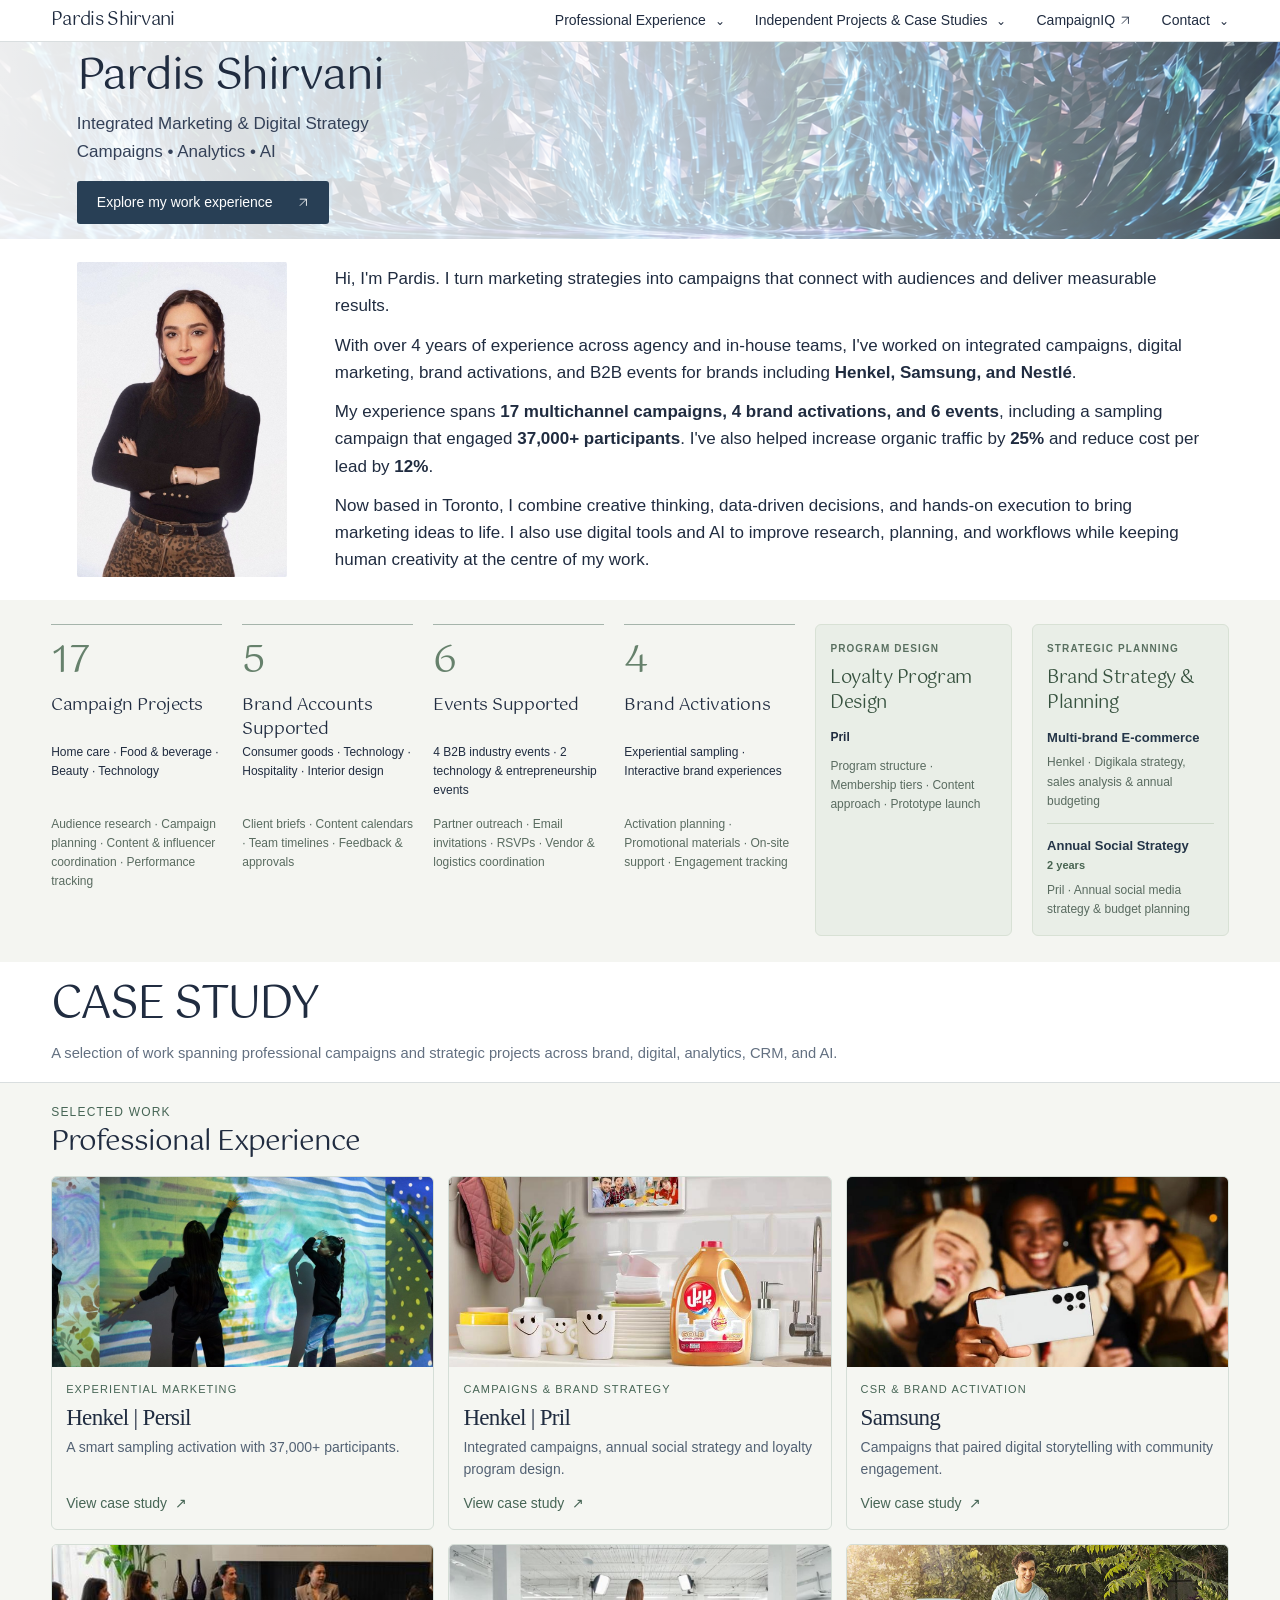
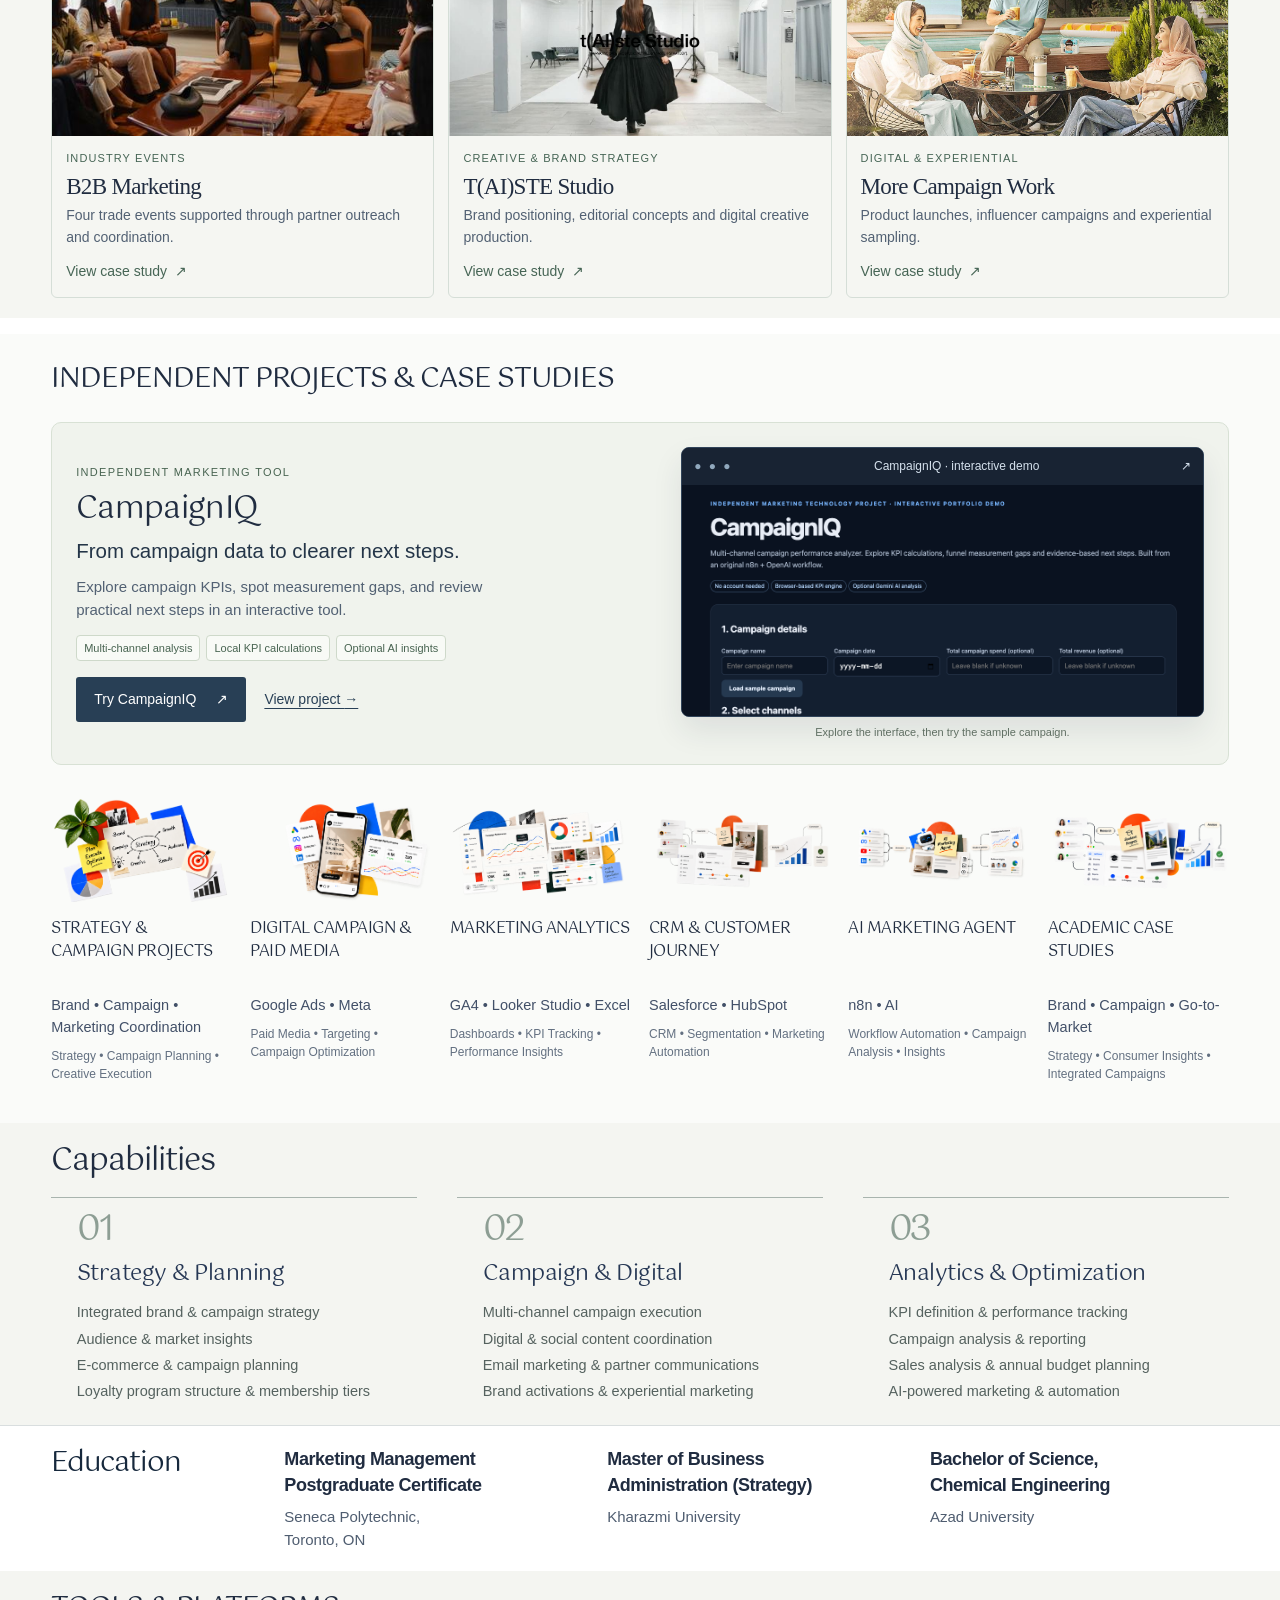
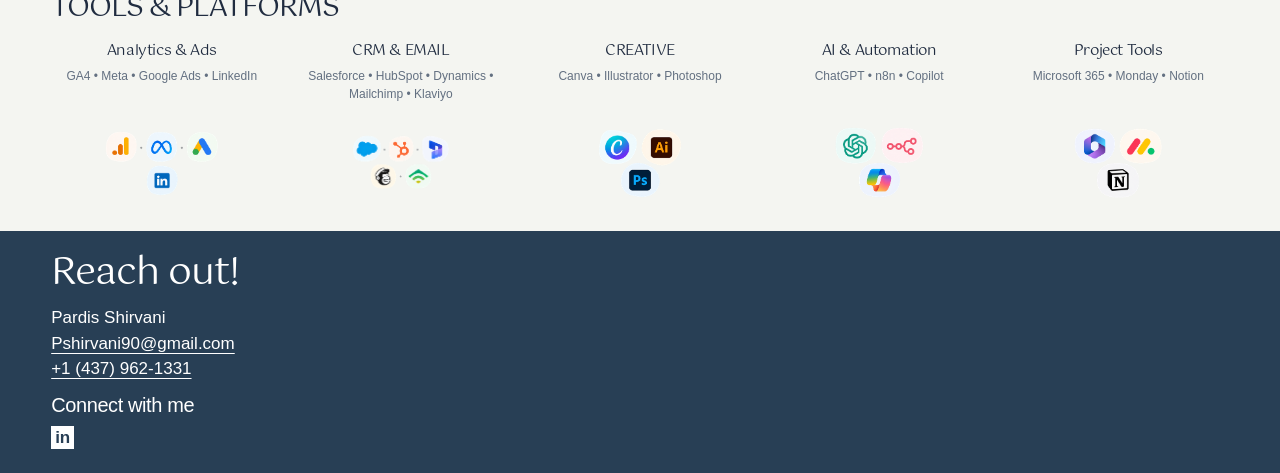
==== commit 6f4db7c0: "Balance homepage title sizes with compact sections" ====
--- a/index.html
+++ b/index.html
@@ -1,5 +1,5 @@
 <!doctype html><html lang="en"><head><script src="analytics.js?v=hero117"></script>
-<meta charset="utf-8"><meta name="viewport" content="width=device-width, initial-scale=1"><title>Integrated Marketing & Digital Strategy | Pardis Shirvani</title><meta name="description" content="Pardis Shirvani, Integrated Marketing & Digital Strategy. Campaigns, Analytics, AI."><link rel="stylesheet" href="style.css?v=compact-tools"></head><body><a class="skip" href="#main">Skip to content</a><nav class="site-nav" aria-label="Portfolio navigation"><a class="wordmark" href="index.html">Pardis Shirvani</a><button class="nav-toggle" type="button" aria-label="Open menu" aria-expanded="false" aria-controls="portfolio-menu"><svg viewBox="0 0 24 24" aria-hidden="true" focusable="false"><path class="menu-lines" d="M4 6h16M4 12h16M4 18h16"/><path class="menu-close" d="m6 6 12 12M18 6 6 18"/></svg></button><div id="portfolio-menu" class="nav-groups"><details class="nav-dropdown"><summary>Professional Experience</summary><div class="nav-dropdown-menu"><a href="persil.html">HENKEL | PERSIL</a><a href="pril.html">HENKEL | PRIL</a><a href="samsung.html">SAMSUNG</a><a href="trade-collective.html">B2B MARKETING</a><a href="taiste.html">T(AI)STE STUDIO</a><a href="campaigns.html">MORE CAMPAIGN WORK</a></div></details><details class="nav-dropdown"><summary>Independent Projects &amp; Case Studies</summary><div class="nav-dropdown-menu"><a href="strategy.html">STRATEGY &amp; CAMPAIGN PROJECTS</a><a href="coming-soon.html">DIGITAL CAMPAIGN &amp; PAID MEDIA</a><a href="analytics.html">MARKETING ANALYTICS</a><a href="coming-soon.html">CRM &amp; CUSTOMER JOURNEY</a><a href="campaigniq.html">AI MARKETING AGENT</a><a href="academic.html">ACADEMIC CASE STUDIES</a></div></details><a class="nav-campaigniq" href="https://pshirvani90.github.io/campaign-analyzer/" target="_blank" rel="noopener">CampaignIQ <svg class="external-arrow" viewBox="0 0 24 24" fill="none" aria-hidden="true" focusable="false"><path d="M6 18 18 6M6 6h12v12"/></svg></a><details class="nav-dropdown nav-contact"><summary>Contact</summary><div class="nav-dropdown-menu"><a href="https://www.linkedin.com/in/pardis-shirvani" target="_blank" rel="noopener">LinkedIn</a><a href="mailto:pshirvani90@gmail.com">Email</a><a href="tel:+14379621331">Phone</a></div></details></div></nav><main id="main"><section class="home-banner"><h1>Pardis Shirvani</h1><p>Integrated Marketing & Digital Strategy<br>Campaigns • Analytics • AI</p><a class="home-iq-button" href="#professional-work">Explore my work experience <span aria-hidden="true"><svg class="external-arrow" viewBox="0 0 24 24" fill="none" aria-hidden="true" focusable="false"><path d="M6 18 18 6M6 6h12v12"/></svg></span></a></section><section class="introduction" id="about"><img src="assets/p1-1.jpg" alt="Pardis Shirvani"><div><p>Hi, I'm Pardis. I turn marketing strategies into campaigns that connect with audiences and deliver measurable results.</p><p>With over 4 years of experience across agency and in-house teams, I've worked on integrated campaigns, digital marketing, brand activations, and B2B events for brands including <strong>Henkel, Samsung, and Nestlé</strong>.</p><p>My experience spans <strong>17 multichannel campaigns, 4 brand activations, and 6 events</strong>, including a sampling campaign that engaged <strong>37,000+ participants</strong>. I've also helped increase organic traffic by <strong>25%</strong> and reduce cost per lead by <strong>12%</strong>.</p><p>Now based in Toronto, I combine creative thinking, data-driven decisions, and hands-on execution to bring marketing ideas to life. I also use digital tools and AI to improve research, planning, and workflows while keeping human creativity at the centre of my work.</p></div></section><section class="experience-snapshot" aria-label="Experience at a glance"><div class="experience-grid">
+<meta charset="utf-8"><meta name="viewport" content="width=device-width, initial-scale=1"><title>Integrated Marketing & Digital Strategy | Pardis Shirvani</title><meta name="description" content="Pardis Shirvani, Integrated Marketing & Digital Strategy. Campaigns, Analytics, AI."><link rel="stylesheet" href="style.css?v=balanced-titles"></head><body><a class="skip" href="#main">Skip to content</a><nav class="site-nav" aria-label="Portfolio navigation"><a class="wordmark" href="index.html">Pardis Shirvani</a><button class="nav-toggle" type="button" aria-label="Open menu" aria-expanded="false" aria-controls="portfolio-menu"><svg viewBox="0 0 24 24" aria-hidden="true" focusable="false"><path class="menu-lines" d="M4 6h16M4 12h16M4 18h16"/><path class="menu-close" d="m6 6 12 12M18 6 6 18"/></svg></button><div id="portfolio-menu" class="nav-groups"><details class="nav-dropdown"><summary>Professional Experience</summary><div class="nav-dropdown-menu"><a href="persil.html">HENKEL | PERSIL</a><a href="pril.html">HENKEL | PRIL</a><a href="samsung.html">SAMSUNG</a><a href="trade-collective.html">B2B MARKETING</a><a href="taiste.html">T(AI)STE STUDIO</a><a href="campaigns.html">MORE CAMPAIGN WORK</a></div></details><details class="nav-dropdown"><summary>Independent Projects &amp; Case Studies</summary><div class="nav-dropdown-menu"><a href="strategy.html">STRATEGY &amp; CAMPAIGN PROJECTS</a><a href="coming-soon.html">DIGITAL CAMPAIGN &amp; PAID MEDIA</a><a href="analytics.html">MARKETING ANALYTICS</a><a href="coming-soon.html">CRM &amp; CUSTOMER JOURNEY</a><a href="campaigniq.html">AI MARKETING AGENT</a><a href="academic.html">ACADEMIC CASE STUDIES</a></div></details><a class="nav-campaigniq" href="https://pshirvani90.github.io/campaign-analyzer/" target="_blank" rel="noopener">CampaignIQ <svg class="external-arrow" viewBox="0 0 24 24" fill="none" aria-hidden="true" focusable="false"><path d="M6 18 18 6M6 6h12v12"/></svg></a><details class="nav-dropdown nav-contact"><summary>Contact</summary><div class="nav-dropdown-menu"><a href="https://www.linkedin.com/in/pardis-shirvani" target="_blank" rel="noopener">LinkedIn</a><a href="mailto:pshirvani90@gmail.com">Email</a><a href="tel:+14379621331">Phone</a></div></details></div></nav><main id="main"><section class="home-banner"><h1>Pardis Shirvani</h1><p>Integrated Marketing & Digital Strategy<br>Campaigns • Analytics • AI</p><a class="home-iq-button" href="#professional-work">Explore my work experience <span aria-hidden="true"><svg class="external-arrow" viewBox="0 0 24 24" fill="none" aria-hidden="true" focusable="false"><path d="M6 18 18 6M6 6h12v12"/></svg></span></a></section><section class="introduction" id="about"><img src="assets/p1-1.jpg" alt="Pardis Shirvani"><div><p>Hi, I'm Pardis. I turn marketing strategies into campaigns that connect with audiences and deliver measurable results.</p><p>With over 4 years of experience across agency and in-house teams, I've worked on integrated campaigns, digital marketing, brand activations, and B2B events for brands including <strong>Henkel, Samsung, and Nestlé</strong>.</p><p>My experience spans <strong>17 multichannel campaigns, 4 brand activations, and 6 events</strong>, including a sampling campaign that engaged <strong>37,000+ participants</strong>. I've also helped increase organic traffic by <strong>25%</strong> and reduce cost per lead by <strong>12%</strong>.</p><p>Now based in Toronto, I combine creative thinking, data-driven decisions, and hands-on execution to bring marketing ideas to life. I also use digital tools and AI to improve research, planning, and workflows while keeping human creativity at the centre of my work.</p></div></section><section class="experience-snapshot" aria-label="Experience at a glance"><div class="experience-grid">
 <article class="experience-metric"><span class="experience-number">17</span><h3>Campaign Projects</h3><p class="experience-category">Home care · Food &amp; beverage · Beauty · Technology</p><p class="experience-detail">Audience research · Campaign planning · Content &amp; influencer coordination · Performance tracking</p></article>
 <article class="experience-metric"><span class="experience-number">5</span><h3>Brand Accounts Supported</h3><p class="experience-category">Consumer goods · Technology · Hospitality · Interior design</p><p class="experience-detail">Client briefs · Content calendars · Team timelines · Feedback &amp; approvals</p></article>
 <article class="experience-metric"><span class="experience-number">6</span><h3>Events Supported</h3><p class="experience-category">4 B2B industry events · 2 technology &amp; entrepreneurship events</p><p class="experience-detail">Partner outreach · Email invitations · RSVPs · Vendor &amp; logistics coordination</p></article>
--- a/style.css
+++ b/style.css
@@ -483,3 +483,10 @@
 body>footer p{line-height:1.5;margin-bottom:10px}
 body>footer h3{line-height:1.3;margin-top:10px;margin-bottom:5px}
 @media(max-width:600px){main #tools{padding-block:18px}#tools .tool-grid{gap:16px}#tools .tool-grid img{height:80px}#tools .tool-grid p{min-height:42px}#tools .tool-grid article:last-child p{min-height:0}body>footer{padding-block:18px}}
+
+/* Balance homepage section titles with the compact section spacing. */
+#work .case-label{font-size:clamp(32px,3.5vw,48px);letter-spacing:-.045em}
+#professional-work>.section-label,#projects>.section-label,#tools>.section-label{font-size:clamp(24px,2.2vw,34px);line-height:1.25}
+#capabilities>h2{font-size:clamp(26px,2.4vw,36px);letter-spacing:-1px}
+#education>h2{font-size:clamp(26px,2.2vw,34px);line-height:1.25}
+body:has(.home-banner)>footer h2{font-size:clamp(32px,3vw,40px);letter-spacing:-1px}
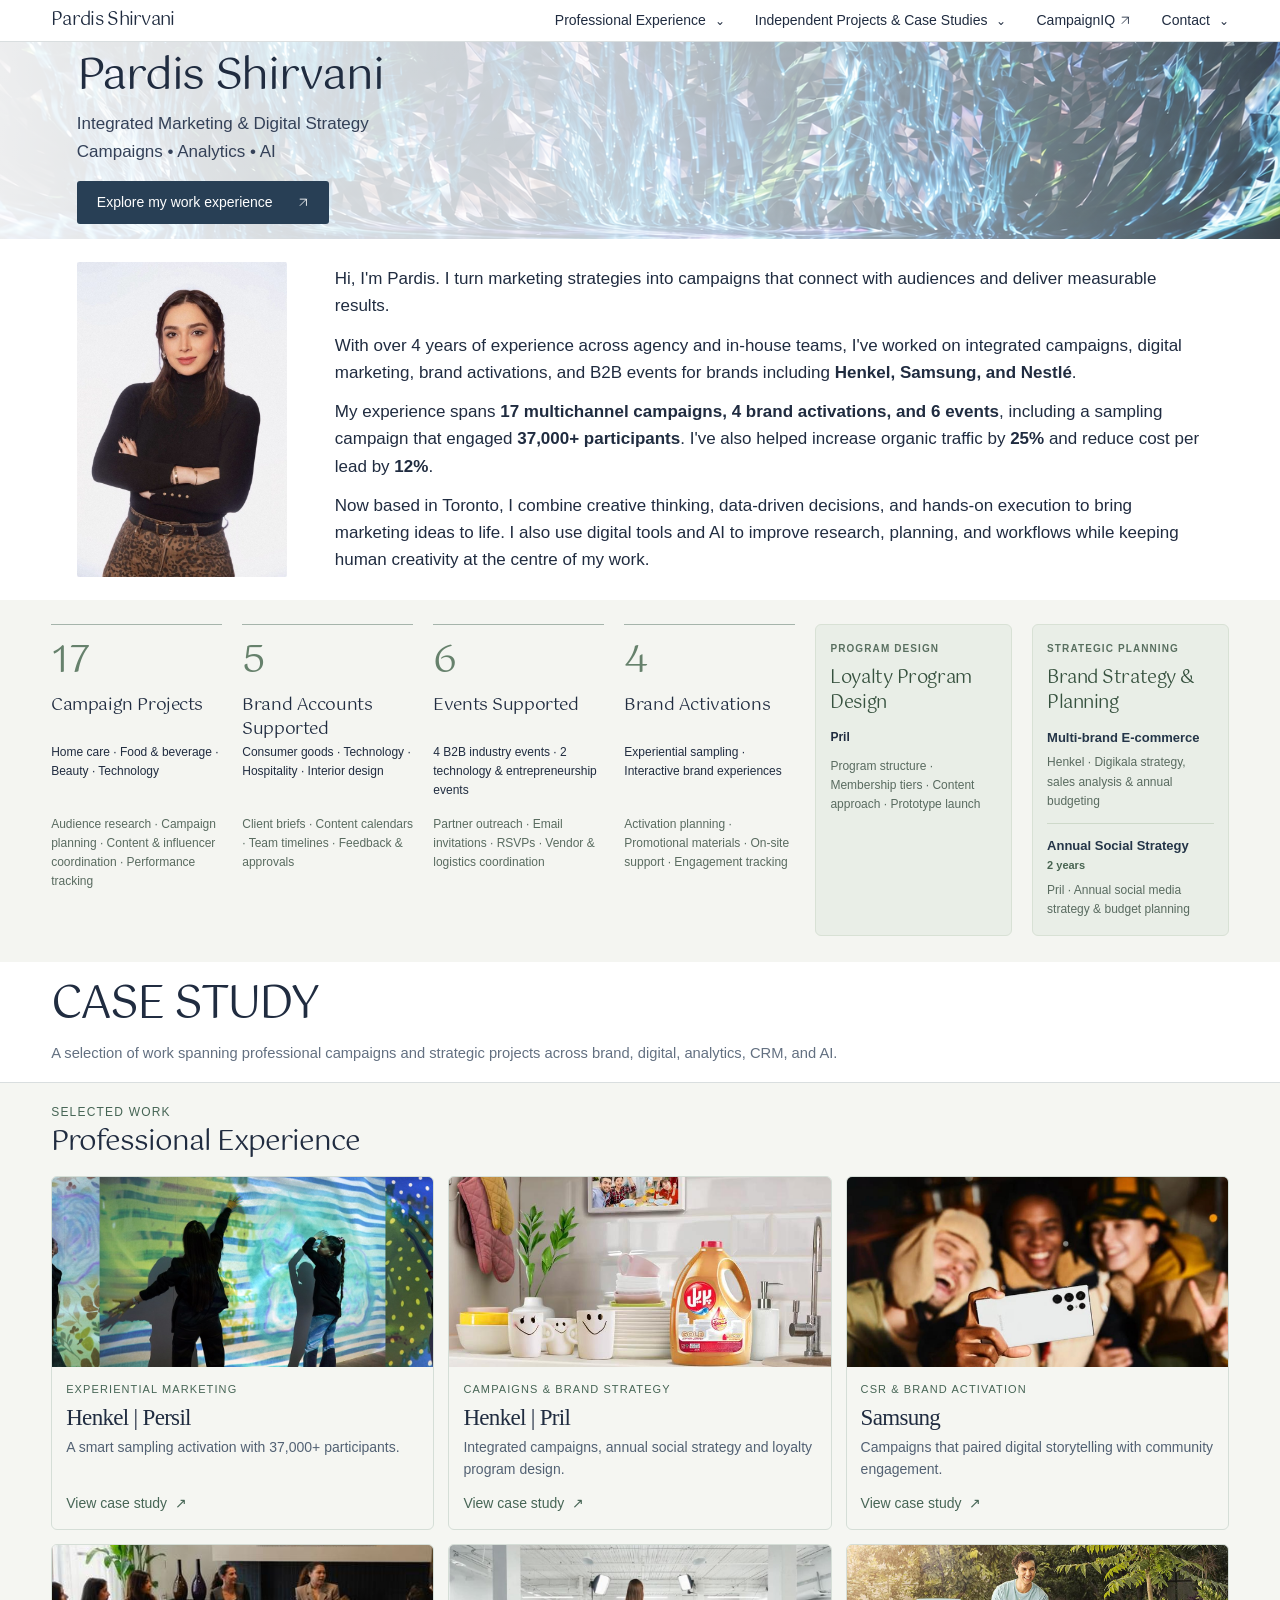
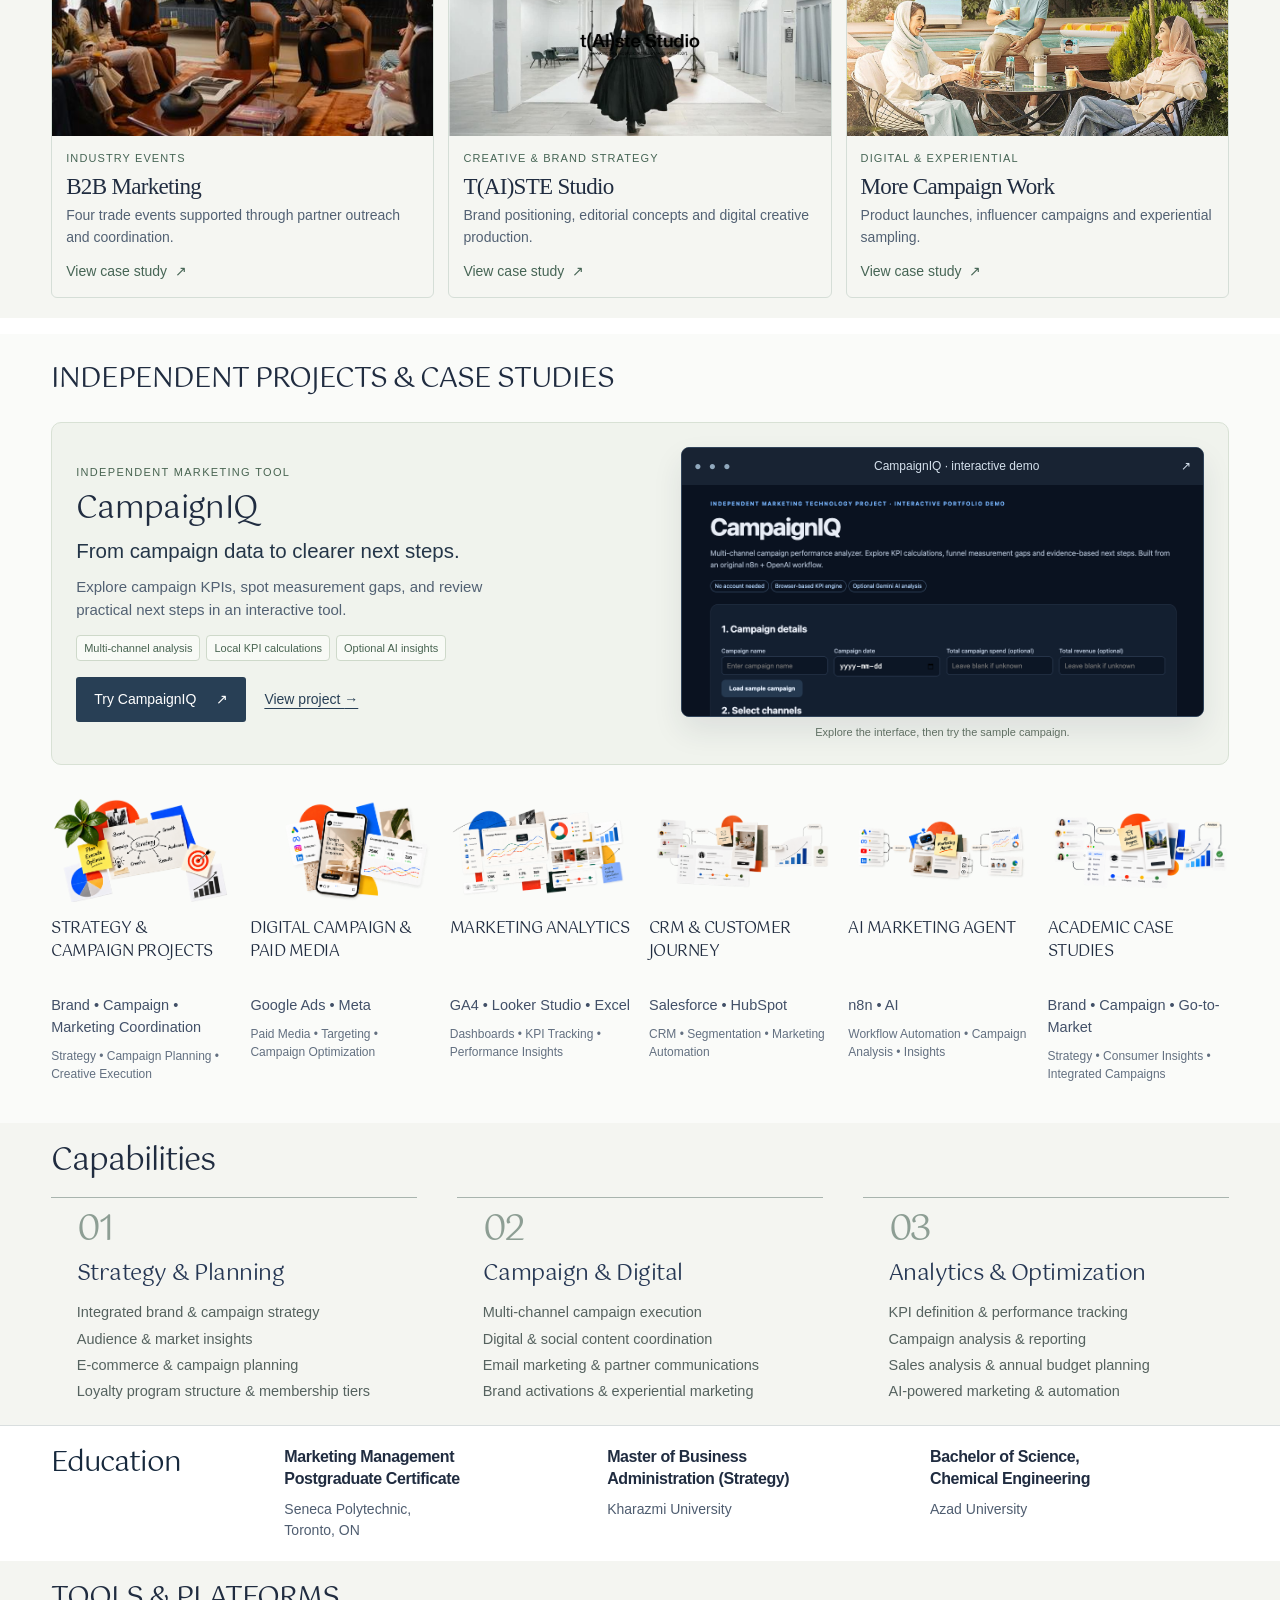
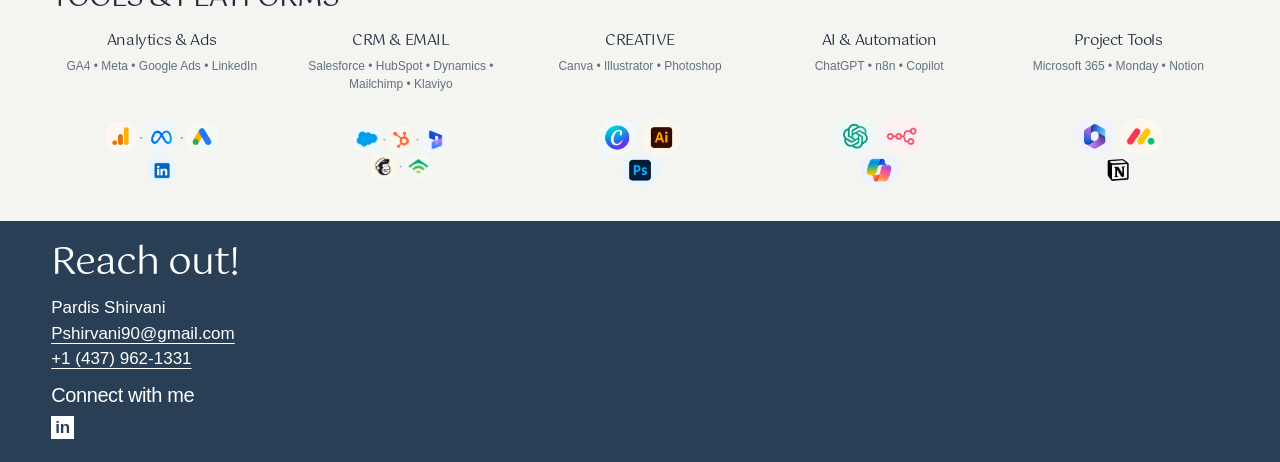
==== commit 8d65115c: "Reduce education detail text size" ====
--- a/index.html
+++ b/index.html
@@ -1,5 +1,5 @@
 <!doctype html><html lang="en"><head><script src="analytics.js?v=hero117"></script>
-<meta charset="utf-8"><meta name="viewport" content="width=device-width, initial-scale=1"><title>Integrated Marketing & Digital Strategy | Pardis Shirvani</title><meta name="description" content="Pardis Shirvani, Integrated Marketing & Digital Strategy. Campaigns, Analytics, AI."><link rel="stylesheet" href="style.css?v=balanced-titles"></head><body><a class="skip" href="#main">Skip to content</a><nav class="site-nav" aria-label="Portfolio navigation"><a class="wordmark" href="index.html">Pardis Shirvani</a><button class="nav-toggle" type="button" aria-label="Open menu" aria-expanded="false" aria-controls="portfolio-menu"><svg viewBox="0 0 24 24" aria-hidden="true" focusable="false"><path class="menu-lines" d="M4 6h16M4 12h16M4 18h16"/><path class="menu-close" d="m6 6 12 12M18 6 6 18"/></svg></button><div id="portfolio-menu" class="nav-groups"><details class="nav-dropdown"><summary>Professional Experience</summary><div class="nav-dropdown-menu"><a href="persil.html">HENKEL | PERSIL</a><a href="pril.html">HENKEL | PRIL</a><a href="samsung.html">SAMSUNG</a><a href="trade-collective.html">B2B MARKETING</a><a href="taiste.html">T(AI)STE STUDIO</a><a href="campaigns.html">MORE CAMPAIGN WORK</a></div></details><details class="nav-dropdown"><summary>Independent Projects &amp; Case Studies</summary><div class="nav-dropdown-menu"><a href="strategy.html">STRATEGY &amp; CAMPAIGN PROJECTS</a><a href="coming-soon.html">DIGITAL CAMPAIGN &amp; PAID MEDIA</a><a href="analytics.html">MARKETING ANALYTICS</a><a href="coming-soon.html">CRM &amp; CUSTOMER JOURNEY</a><a href="campaigniq.html">AI MARKETING AGENT</a><a href="academic.html">ACADEMIC CASE STUDIES</a></div></details><a class="nav-campaigniq" href="https://pshirvani90.github.io/campaign-analyzer/" target="_blank" rel="noopener">CampaignIQ <svg class="external-arrow" viewBox="0 0 24 24" fill="none" aria-hidden="true" focusable="false"><path d="M6 18 18 6M6 6h12v12"/></svg></a><details class="nav-dropdown nav-contact"><summary>Contact</summary><div class="nav-dropdown-menu"><a href="https://www.linkedin.com/in/pardis-shirvani" target="_blank" rel="noopener">LinkedIn</a><a href="mailto:pshirvani90@gmail.com">Email</a><a href="tel:+14379621331">Phone</a></div></details></div></nav><main id="main"><section class="home-banner"><h1>Pardis Shirvani</h1><p>Integrated Marketing & Digital Strategy<br>Campaigns • Analytics • AI</p><a class="home-iq-button" href="#professional-work">Explore my work experience <span aria-hidden="true"><svg class="external-arrow" viewBox="0 0 24 24" fill="none" aria-hidden="true" focusable="false"><path d="M6 18 18 6M6 6h12v12"/></svg></span></a></section><section class="introduction" id="about"><img src="assets/p1-1.jpg" alt="Pardis Shirvani"><div><p>Hi, I'm Pardis. I turn marketing strategies into campaigns that connect with audiences and deliver measurable results.</p><p>With over 4 years of experience across agency and in-house teams, I've worked on integrated campaigns, digital marketing, brand activations, and B2B events for brands including <strong>Henkel, Samsung, and Nestlé</strong>.</p><p>My experience spans <strong>17 multichannel campaigns, 4 brand activations, and 6 events</strong>, including a sampling campaign that engaged <strong>37,000+ participants</strong>. I've also helped increase organic traffic by <strong>25%</strong> and reduce cost per lead by <strong>12%</strong>.</p><p>Now based in Toronto, I combine creative thinking, data-driven decisions, and hands-on execution to bring marketing ideas to life. I also use digital tools and AI to improve research, planning, and workflows while keeping human creativity at the centre of my work.</p></div></section><section class="experience-snapshot" aria-label="Experience at a glance"><div class="experience-grid">
+<meta charset="utf-8"><meta name="viewport" content="width=device-width, initial-scale=1"><title>Integrated Marketing & Digital Strategy | Pardis Shirvani</title><meta name="description" content="Pardis Shirvani, Integrated Marketing & Digital Strategy. Campaigns, Analytics, AI."><link rel="stylesheet" href="style.css?v=education-text"></head><body><a class="skip" href="#main">Skip to content</a><nav class="site-nav" aria-label="Portfolio navigation"><a class="wordmark" href="index.html">Pardis Shirvani</a><button class="nav-toggle" type="button" aria-label="Open menu" aria-expanded="false" aria-controls="portfolio-menu"><svg viewBox="0 0 24 24" aria-hidden="true" focusable="false"><path class="menu-lines" d="M4 6h16M4 12h16M4 18h16"/><path class="menu-close" d="m6 6 12 12M18 6 6 18"/></svg></button><div id="portfolio-menu" class="nav-groups"><details class="nav-dropdown"><summary>Professional Experience</summary><div class="nav-dropdown-menu"><a href="persil.html">HENKEL | PERSIL</a><a href="pril.html">HENKEL | PRIL</a><a href="samsung.html">SAMSUNG</a><a href="trade-collective.html">B2B MARKETING</a><a href="taiste.html">T(AI)STE STUDIO</a><a href="campaigns.html">MORE CAMPAIGN WORK</a></div></details><details class="nav-dropdown"><summary>Independent Projects &amp; Case Studies</summary><div class="nav-dropdown-menu"><a href="strategy.html">STRATEGY &amp; CAMPAIGN PROJECTS</a><a href="coming-soon.html">DIGITAL CAMPAIGN &amp; PAID MEDIA</a><a href="analytics.html">MARKETING ANALYTICS</a><a href="coming-soon.html">CRM &amp; CUSTOMER JOURNEY</a><a href="campaigniq.html">AI MARKETING AGENT</a><a href="academic.html">ACADEMIC CASE STUDIES</a></div></details><a class="nav-campaigniq" href="https://pshirvani90.github.io/campaign-analyzer/" target="_blank" rel="noopener">CampaignIQ <svg class="external-arrow" viewBox="0 0 24 24" fill="none" aria-hidden="true" focusable="false"><path d="M6 18 18 6M6 6h12v12"/></svg></a><details class="nav-dropdown nav-contact"><summary>Contact</summary><div class="nav-dropdown-menu"><a href="https://www.linkedin.com/in/pardis-shirvani" target="_blank" rel="noopener">LinkedIn</a><a href="mailto:pshirvani90@gmail.com">Email</a><a href="tel:+14379621331">Phone</a></div></details></div></nav><main id="main"><section class="home-banner"><h1>Pardis Shirvani</h1><p>Integrated Marketing & Digital Strategy<br>Campaigns • Analytics • AI</p><a class="home-iq-button" href="#professional-work">Explore my work experience <span aria-hidden="true"><svg class="external-arrow" viewBox="0 0 24 24" fill="none" aria-hidden="true" focusable="false"><path d="M6 18 18 6M6 6h12v12"/></svg></span></a></section><section class="introduction" id="about"><img src="assets/p1-1.jpg" alt="Pardis Shirvani"><div><p>Hi, I'm Pardis. I turn marketing strategies into campaigns that connect with audiences and deliver measurable results.</p><p>With over 4 years of experience across agency and in-house teams, I've worked on integrated campaigns, digital marketing, brand activations, and B2B events for brands including <strong>Henkel, Samsung, and Nestlé</strong>.</p><p>My experience spans <strong>17 multichannel campaigns, 4 brand activations, and 6 events</strong>, including a sampling campaign that engaged <strong>37,000+ participants</strong>. I've also helped increase organic traffic by <strong>25%</strong> and reduce cost per lead by <strong>12%</strong>.</p><p>Now based in Toronto, I combine creative thinking, data-driven decisions, and hands-on execution to bring marketing ideas to life. I also use digital tools and AI to improve research, planning, and workflows while keeping human creativity at the centre of my work.</p></div></section><section class="experience-snapshot" aria-label="Experience at a glance"><div class="experience-grid">
 <article class="experience-metric"><span class="experience-number">17</span><h3>Campaign Projects</h3><p class="experience-category">Home care · Food &amp; beverage · Beauty · Technology</p><p class="experience-detail">Audience research · Campaign planning · Content &amp; influencer coordination · Performance tracking</p></article>
 <article class="experience-metric"><span class="experience-number">5</span><h3>Brand Accounts Supported</h3><p class="experience-category">Consumer goods · Technology · Hospitality · Interior design</p><p class="experience-detail">Client briefs · Content calendars · Team timelines · Feedback &amp; approvals</p></article>
 <article class="experience-metric"><span class="experience-number">6</span><h3>Events Supported</h3><p class="experience-category">4 B2B industry events · 2 technology &amp; entrepreneurship events</p><p class="experience-detail">Partner outreach · Email invitations · RSVPs · Vendor &amp; logistics coordination</p></article>
--- a/style.css
+++ b/style.css
@@ -490,3 +490,7 @@
 #capabilities>h2{font-size:clamp(26px,2.4vw,36px);letter-spacing:-1px}
 #education>h2{font-size:clamp(26px,2.2vw,34px);line-height:1.25}
 body:has(.home-banner)>footer h2{font-size:clamp(32px,3vw,40px);letter-spacing:-1px}
+
+/* Bring education details into proportion with the compact homepage. */
+#education h3{font-size:16px;line-height:1.4}
+#education p{font-size:14px;line-height:1.5}
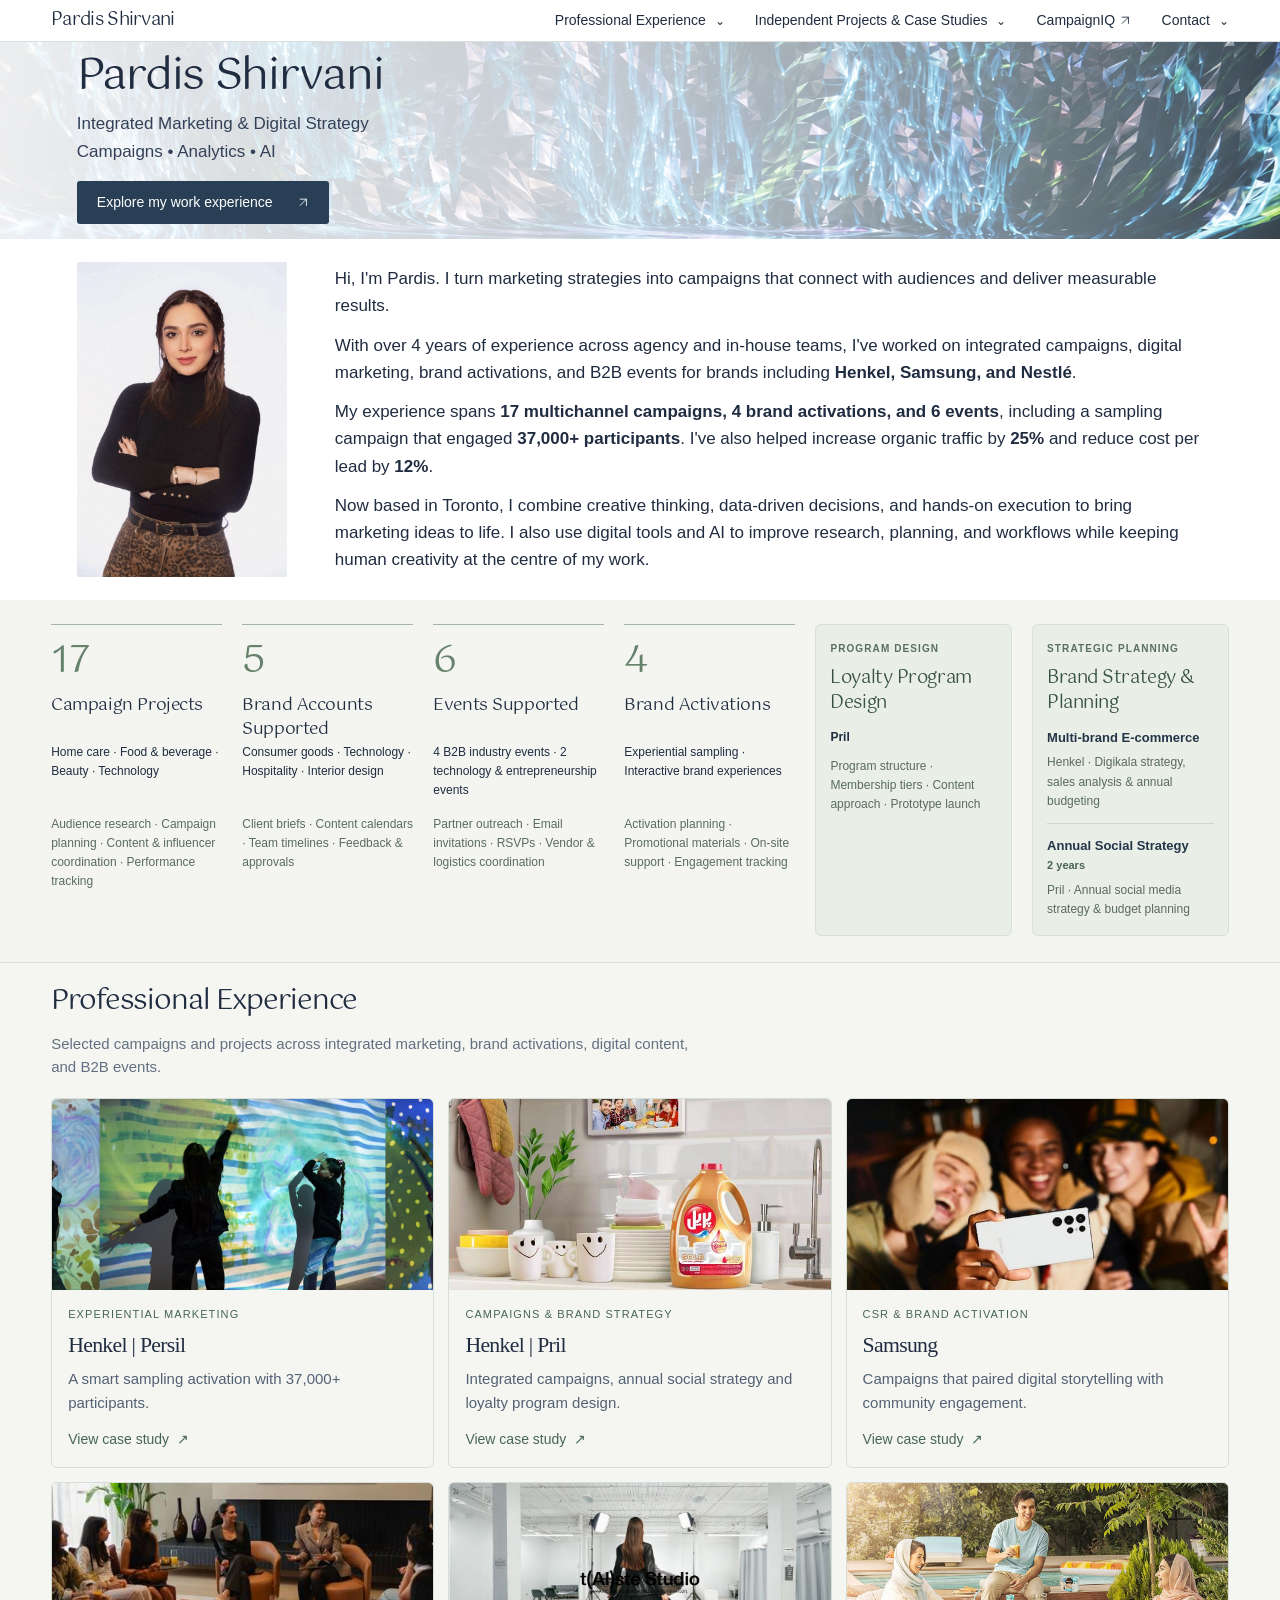
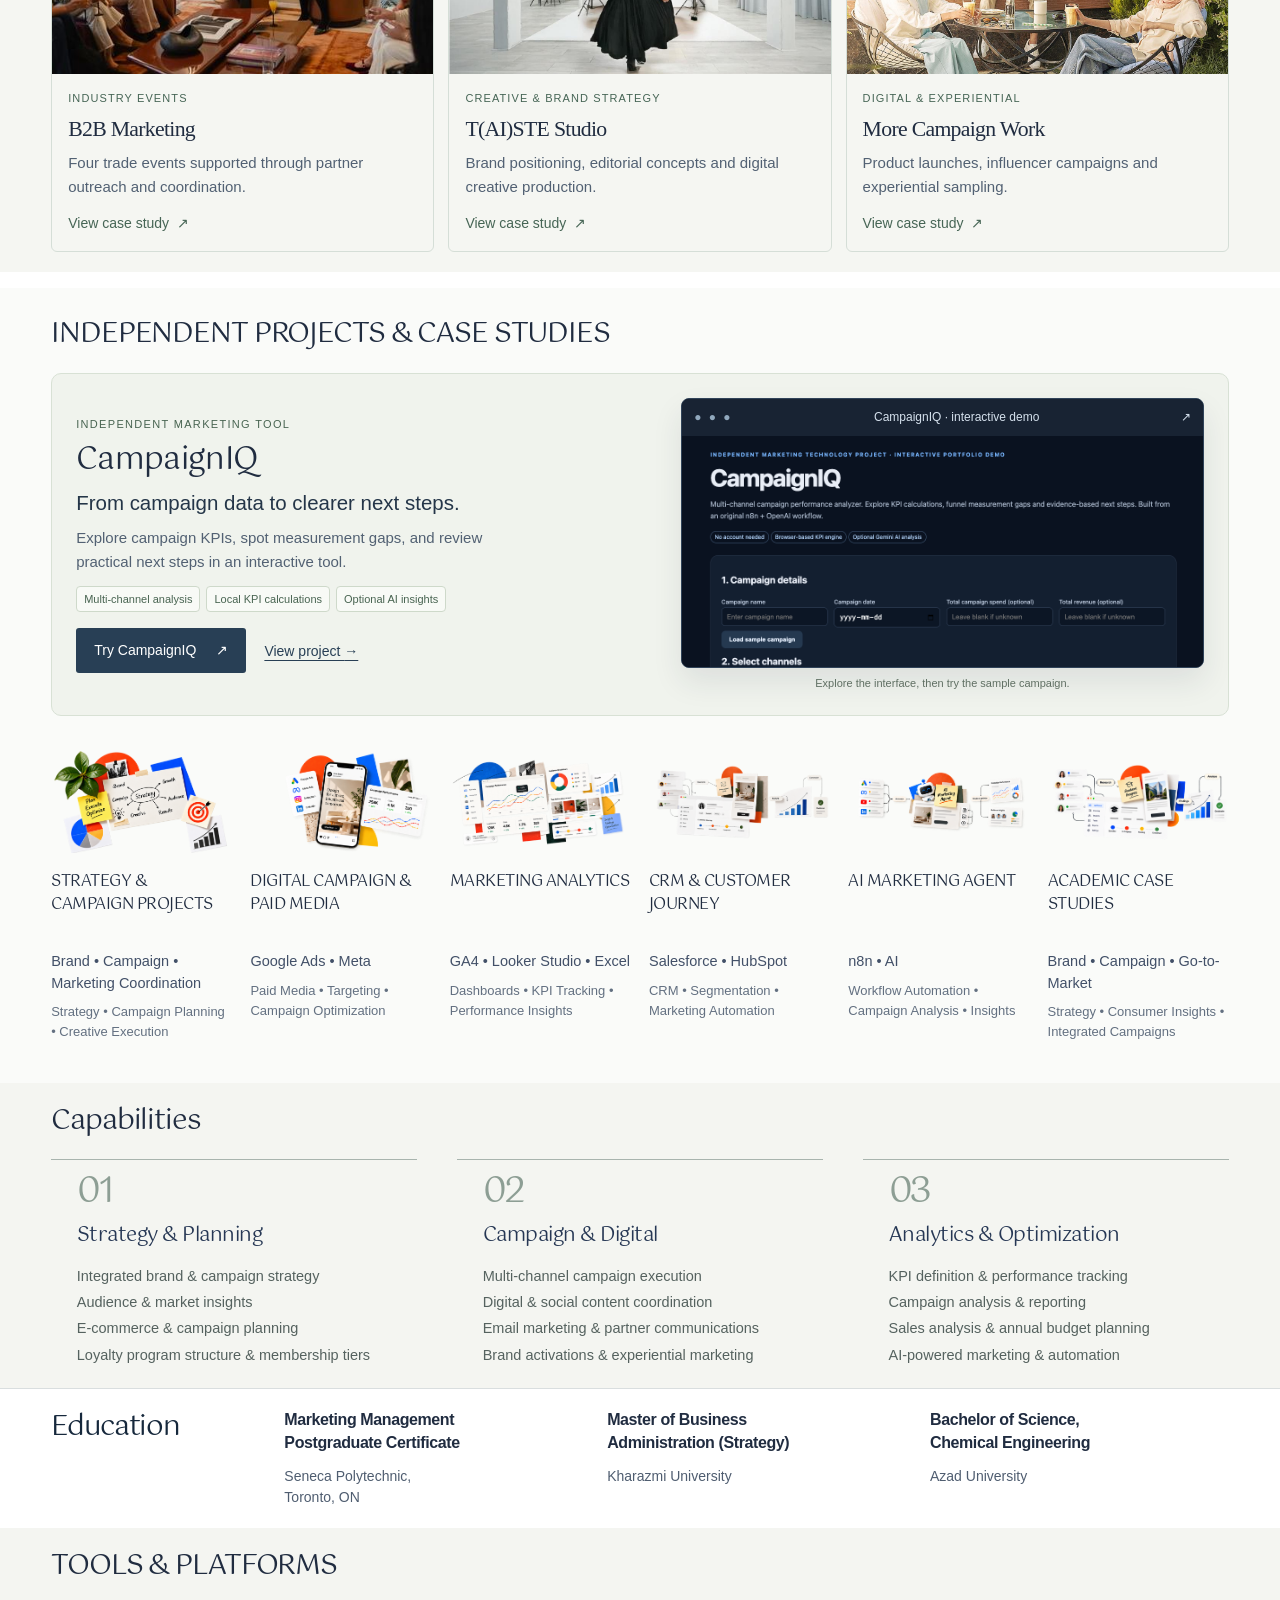
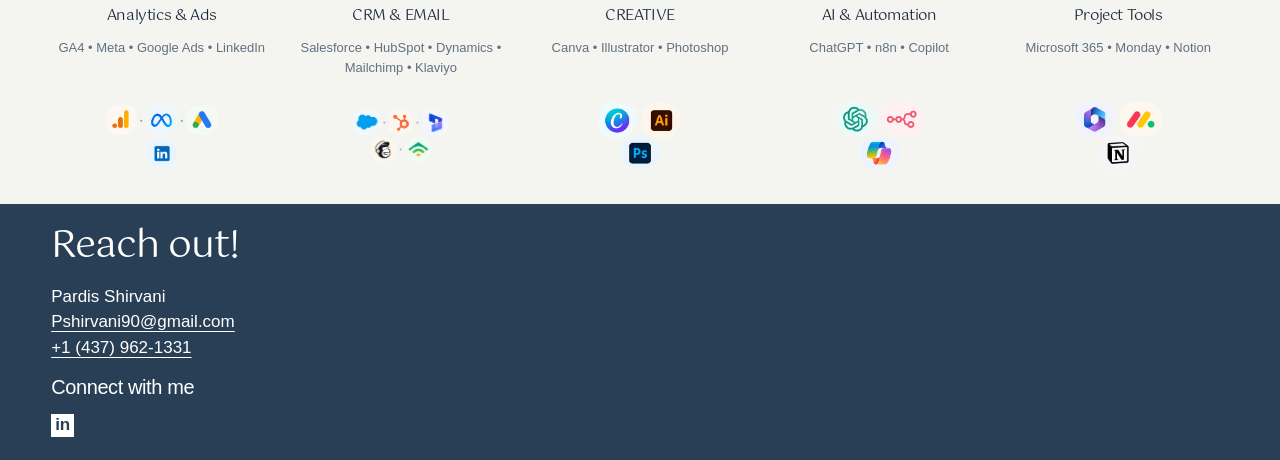
==== commit 52008e5f: "Merge experience introduction and balance homepage typography" ====
--- a/index.html
+++ b/index.html
@@ -1,12 +1,12 @@
 <!doctype html><html lang="en"><head><script src="analytics.js?v=hero117"></script>
-<meta charset="utf-8"><meta name="viewport" content="width=device-width, initial-scale=1"><title>Integrated Marketing & Digital Strategy | Pardis Shirvani</title><meta name="description" content="Pardis Shirvani, Integrated Marketing & Digital Strategy. Campaigns, Analytics, AI."><link rel="stylesheet" href="style.css?v=education-text"></head><body><a class="skip" href="#main">Skip to content</a><nav class="site-nav" aria-label="Portfolio navigation"><a class="wordmark" href="index.html">Pardis Shirvani</a><button class="nav-toggle" type="button" aria-label="Open menu" aria-expanded="false" aria-controls="portfolio-menu"><svg viewBox="0 0 24 24" aria-hidden="true" focusable="false"><path class="menu-lines" d="M4 6h16M4 12h16M4 18h16"/><path class="menu-close" d="m6 6 12 12M18 6 6 18"/></svg></button><div id="portfolio-menu" class="nav-groups"><details class="nav-dropdown"><summary>Professional Experience</summary><div class="nav-dropdown-menu"><a href="persil.html">HENKEL | PERSIL</a><a href="pril.html">HENKEL | PRIL</a><a href="samsung.html">SAMSUNG</a><a href="trade-collective.html">B2B MARKETING</a><a href="taiste.html">T(AI)STE STUDIO</a><a href="campaigns.html">MORE CAMPAIGN WORK</a></div></details><details class="nav-dropdown"><summary>Independent Projects &amp; Case Studies</summary><div class="nav-dropdown-menu"><a href="strategy.html">STRATEGY &amp; CAMPAIGN PROJECTS</a><a href="coming-soon.html">DIGITAL CAMPAIGN &amp; PAID MEDIA</a><a href="analytics.html">MARKETING ANALYTICS</a><a href="coming-soon.html">CRM &amp; CUSTOMER JOURNEY</a><a href="campaigniq.html">AI MARKETING AGENT</a><a href="academic.html">ACADEMIC CASE STUDIES</a></div></details><a class="nav-campaigniq" href="https://pshirvani90.github.io/campaign-analyzer/" target="_blank" rel="noopener">CampaignIQ <svg class="external-arrow" viewBox="0 0 24 24" fill="none" aria-hidden="true" focusable="false"><path d="M6 18 18 6M6 6h12v12"/></svg></a><details class="nav-dropdown nav-contact"><summary>Contact</summary><div class="nav-dropdown-menu"><a href="https://www.linkedin.com/in/pardis-shirvani" target="_blank" rel="noopener">LinkedIn</a><a href="mailto:pshirvani90@gmail.com">Email</a><a href="tel:+14379621331">Phone</a></div></details></div></nav><main id="main"><section class="home-banner"><h1>Pardis Shirvani</h1><p>Integrated Marketing & Digital Strategy<br>Campaigns • Analytics • AI</p><a class="home-iq-button" href="#professional-work">Explore my work experience <span aria-hidden="true"><svg class="external-arrow" viewBox="0 0 24 24" fill="none" aria-hidden="true" focusable="false"><path d="M6 18 18 6M6 6h12v12"/></svg></span></a></section><section class="introduction" id="about"><img src="assets/p1-1.jpg" alt="Pardis Shirvani"><div><p>Hi, I'm Pardis. I turn marketing strategies into campaigns that connect with audiences and deliver measurable results.</p><p>With over 4 years of experience across agency and in-house teams, I've worked on integrated campaigns, digital marketing, brand activations, and B2B events for brands including <strong>Henkel, Samsung, and Nestlé</strong>.</p><p>My experience spans <strong>17 multichannel campaigns, 4 brand activations, and 6 events</strong>, including a sampling campaign that engaged <strong>37,000+ participants</strong>. I've also helped increase organic traffic by <strong>25%</strong> and reduce cost per lead by <strong>12%</strong>.</p><p>Now based in Toronto, I combine creative thinking, data-driven decisions, and hands-on execution to bring marketing ideas to life. I also use digital tools and AI to improve research, planning, and workflows while keeping human creativity at the centre of my work.</p></div></section><section class="experience-snapshot" aria-label="Experience at a glance"><div class="experience-grid">
+<meta charset="utf-8"><meta name="viewport" content="width=device-width, initial-scale=1"><title>Integrated Marketing & Digital Strategy | Pardis Shirvani</title><meta name="description" content="Pardis Shirvani, Integrated Marketing & Digital Strategy. Campaigns, Analytics, AI."><link rel="stylesheet" href="style.css?v=balanced-spacing"></head><body><a class="skip" href="#main">Skip to content</a><nav class="site-nav" aria-label="Portfolio navigation"><a class="wordmark" href="index.html">Pardis Shirvani</a><button class="nav-toggle" type="button" aria-label="Open menu" aria-expanded="false" aria-controls="portfolio-menu"><svg viewBox="0 0 24 24" aria-hidden="true" focusable="false"><path class="menu-lines" d="M4 6h16M4 12h16M4 18h16"/><path class="menu-close" d="m6 6 12 12M18 6 6 18"/></svg></button><div id="portfolio-menu" class="nav-groups"><details class="nav-dropdown"><summary>Professional Experience</summary><div class="nav-dropdown-menu"><a href="persil.html">HENKEL | PERSIL</a><a href="pril.html">HENKEL | PRIL</a><a href="samsung.html">SAMSUNG</a><a href="trade-collective.html">B2B MARKETING</a><a href="taiste.html">T(AI)STE STUDIO</a><a href="campaigns.html">MORE CAMPAIGN WORK</a></div></details><details class="nav-dropdown"><summary>Independent Projects &amp; Case Studies</summary><div class="nav-dropdown-menu"><a href="strategy.html">STRATEGY &amp; CAMPAIGN PROJECTS</a><a href="coming-soon.html">DIGITAL CAMPAIGN &amp; PAID MEDIA</a><a href="analytics.html">MARKETING ANALYTICS</a><a href="coming-soon.html">CRM &amp; CUSTOMER JOURNEY</a><a href="campaigniq.html">AI MARKETING AGENT</a><a href="academic.html">ACADEMIC CASE STUDIES</a></div></details><a class="nav-campaigniq" href="https://pshirvani90.github.io/campaign-analyzer/" target="_blank" rel="noopener">CampaignIQ <svg class="external-arrow" viewBox="0 0 24 24" fill="none" aria-hidden="true" focusable="false"><path d="M6 18 18 6M6 6h12v12"/></svg></a><details class="nav-dropdown nav-contact"><summary>Contact</summary><div class="nav-dropdown-menu"><a href="https://www.linkedin.com/in/pardis-shirvani" target="_blank" rel="noopener">LinkedIn</a><a href="mailto:pshirvani90@gmail.com">Email</a><a href="tel:+14379621331">Phone</a></div></details></div></nav><main id="main"><section class="home-banner"><h1>Pardis Shirvani</h1><p>Integrated Marketing & Digital Strategy<br>Campaigns • Analytics • AI</p><a class="home-iq-button" href="#professional-work">Explore my work experience <span aria-hidden="true"><svg class="external-arrow" viewBox="0 0 24 24" fill="none" aria-hidden="true" focusable="false"><path d="M6 18 18 6M6 6h12v12"/></svg></span></a></section><section class="introduction" id="about"><img src="assets/p1-1.jpg" alt="Pardis Shirvani"><div><p>Hi, I'm Pardis. I turn marketing strategies into campaigns that connect with audiences and deliver measurable results.</p><p>With over 4 years of experience across agency and in-house teams, I've worked on integrated campaigns, digital marketing, brand activations, and B2B events for brands including <strong>Henkel, Samsung, and Nestlé</strong>.</p><p>My experience spans <strong>17 multichannel campaigns, 4 brand activations, and 6 events</strong>, including a sampling campaign that engaged <strong>37,000+ participants</strong>. I've also helped increase organic traffic by <strong>25%</strong> and reduce cost per lead by <strong>12%</strong>.</p><p>Now based in Toronto, I combine creative thinking, data-driven decisions, and hands-on execution to bring marketing ideas to life. I also use digital tools and AI to improve research, planning, and workflows while keeping human creativity at the centre of my work.</p></div></section><section class="experience-snapshot" aria-label="Experience at a glance"><div class="experience-grid">
 <article class="experience-metric"><span class="experience-number">17</span><h3>Campaign Projects</h3><p class="experience-category">Home care · Food &amp; beverage · Beauty · Technology</p><p class="experience-detail">Audience research · Campaign planning · Content &amp; influencer coordination · Performance tracking</p></article>
 <article class="experience-metric"><span class="experience-number">5</span><h3>Brand Accounts Supported</h3><p class="experience-category">Consumer goods · Technology · Hospitality · Interior design</p><p class="experience-detail">Client briefs · Content calendars · Team timelines · Feedback &amp; approvals</p></article>
 <article class="experience-metric"><span class="experience-number">6</span><h3>Events Supported</h3><p class="experience-category">4 B2B industry events · 2 technology &amp; entrepreneurship events</p><p class="experience-detail">Partner outreach · Email invitations · RSVPs · Vendor &amp; logistics coordination</p></article>
 <article class="experience-metric"><span class="experience-number">4</span><h3>Brand Activations</h3><p class="experience-category">Experiential sampling · Interactive brand experiences</p><p class="experience-detail">Activation planning · Promotional materials · On-site support · Engagement tracking</p></article>
 <article class="experience-program"><span class="experience-eyebrow">Program design</span><h3>Loyalty Program Design</h3><p class="experience-client">Pril</p><p class="experience-detail">Program structure · Membership tiers · Content approach · Prototype launch</p></article>
 <article class="experience-program"><span class="experience-eyebrow">Strategic planning</span><h3>Brand Strategy &amp; Planning</h3><div class="experience-scope"><h4>Multi-brand E-commerce</h4><p class="experience-detail">Henkel · Digikala strategy, sales analysis &amp; annual budgeting</p></div><div class="experience-scope"><h4>Annual Social Strategy <span class="experience-duration">2 years</span></h4><p class="experience-detail">Pril · Annual social media strategy &amp; budget planning</p></div></article>
-</div></section><section id="work" class="work"><div class="case-label"><span>CASE</span><span>STUDY</span></div><p class="work-description">A selection of work spanning professional campaigns and strategic projects across brand, digital, analytics, CRM, and AI.</p></section><section class="professional-work" id="professional-work"><p class="experience-gallery-kicker">Selected work</p><h2 class="section-label">Professional Experience</h2><div class="work-grid experience-gallery">
+</div></section><section class="professional-work" id="professional-work"><span id="work" class="work-anchor" aria-hidden="true"></span><h2 class="section-label">Professional Experience</h2><p class="experience-gallery-intro">Selected campaigns and projects across integrated marketing, brand activations, digital content, and B2B events.</p><div class="work-grid experience-gallery">
 <article class="work-card"><a class="experience-gallery-project" href="persil.html">
           <img src="assets/p2-0.jpg" loading="lazy" decoding="async" alt="">
           <div class="experience-gallery-copy"><p class="experience-gallery-type">EXPERIENTIAL MARKETING</p><h3>Henkel | Persil</h3><p class="experience-gallery-detail">A smart sampling activation with 37,000+ participants.</p><span class="experience-gallery-cta">View case study <span aria-hidden="true">↗</span></span></div>
--- a/style.css
+++ b/style.css
@@ -494,3 +494,23 @@
 /* Bring education details into proportion with the compact homepage. */
 #education h3{font-size:16px;line-height:1.4}
 #education p{font-size:14px;line-height:1.5}
+
+/* Consistent homepage hierarchy and spacing within the compact layout. */
+#professional-work{position:relative}
+#professional-work>.work-anchor{position:absolute;top:0;left:0;display:block;width:0;height:0;padding:0;scroll-margin-top:58px}
+#professional-work>.section-label,#projects>.section-label,#capabilities>h2,#education>h2,#tools>.section-label{font-size:clamp(24px,2.2vw,32px);line-height:1.3;letter-spacing:-.04em;margin-bottom:20px}
+#professional-work>.section-label{margin-bottom:12px}
+#professional-work>.experience-gallery-intro{font-size:15px;line-height:1.55;color:var(--muted);max-width:78ch;margin:0 0 20px}
+.experience-gallery-copy{gap:8px;padding:16px}
+.experience-gallery .work-card h3{font-size:clamp(20px,1.7vw,24px);line-height:1.3}
+.experience-gallery .experience-gallery-detail{font-size:15px;line-height:1.55}
+#capabilities h3{font-size:20px;line-height:1.35;margin-bottom:14px}
+#capabilities ul{line-height:1.55}
+#projects .project-grid h3{line-height:1.45;margin-bottom:14px}
+#projects .project-grid p:last-child{font-size:13px;line-height:1.55}
+#education h3{margin-bottom:12px}
+#tools .tool-grid h3{margin-bottom:12px;line-height:1.4}
+#tools .tool-grid p{font-size:13px;line-height:1.55;min-height:42px}
+body:has(.home-banner)>footer h2{margin-bottom:16px}
+body:has(.home-banner)>footer h3{margin-top:14px;margin-bottom:10px}
+@media(max-width:600px){.experience-gallery-copy{padding:14px}#capabilities h3{font-size:19px}#tools .tool-grid article:last-child p{min-height:0}}
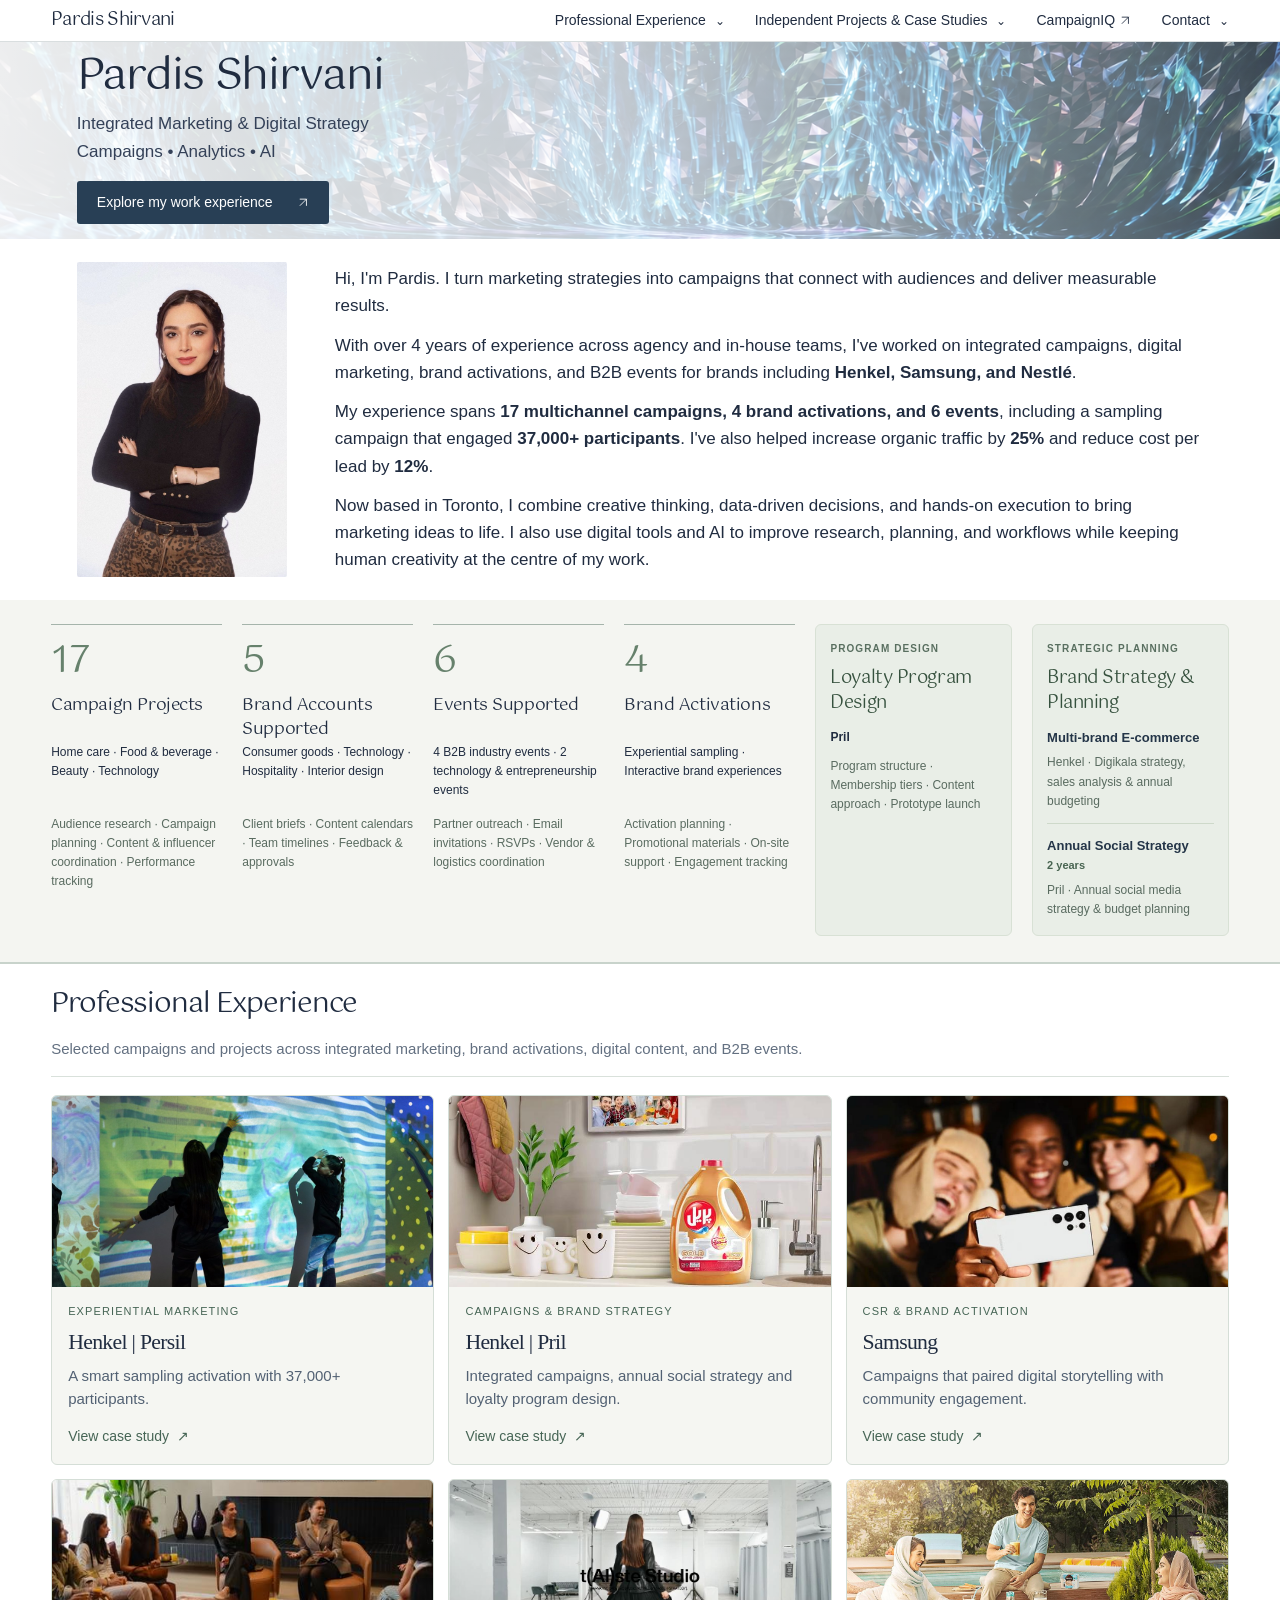
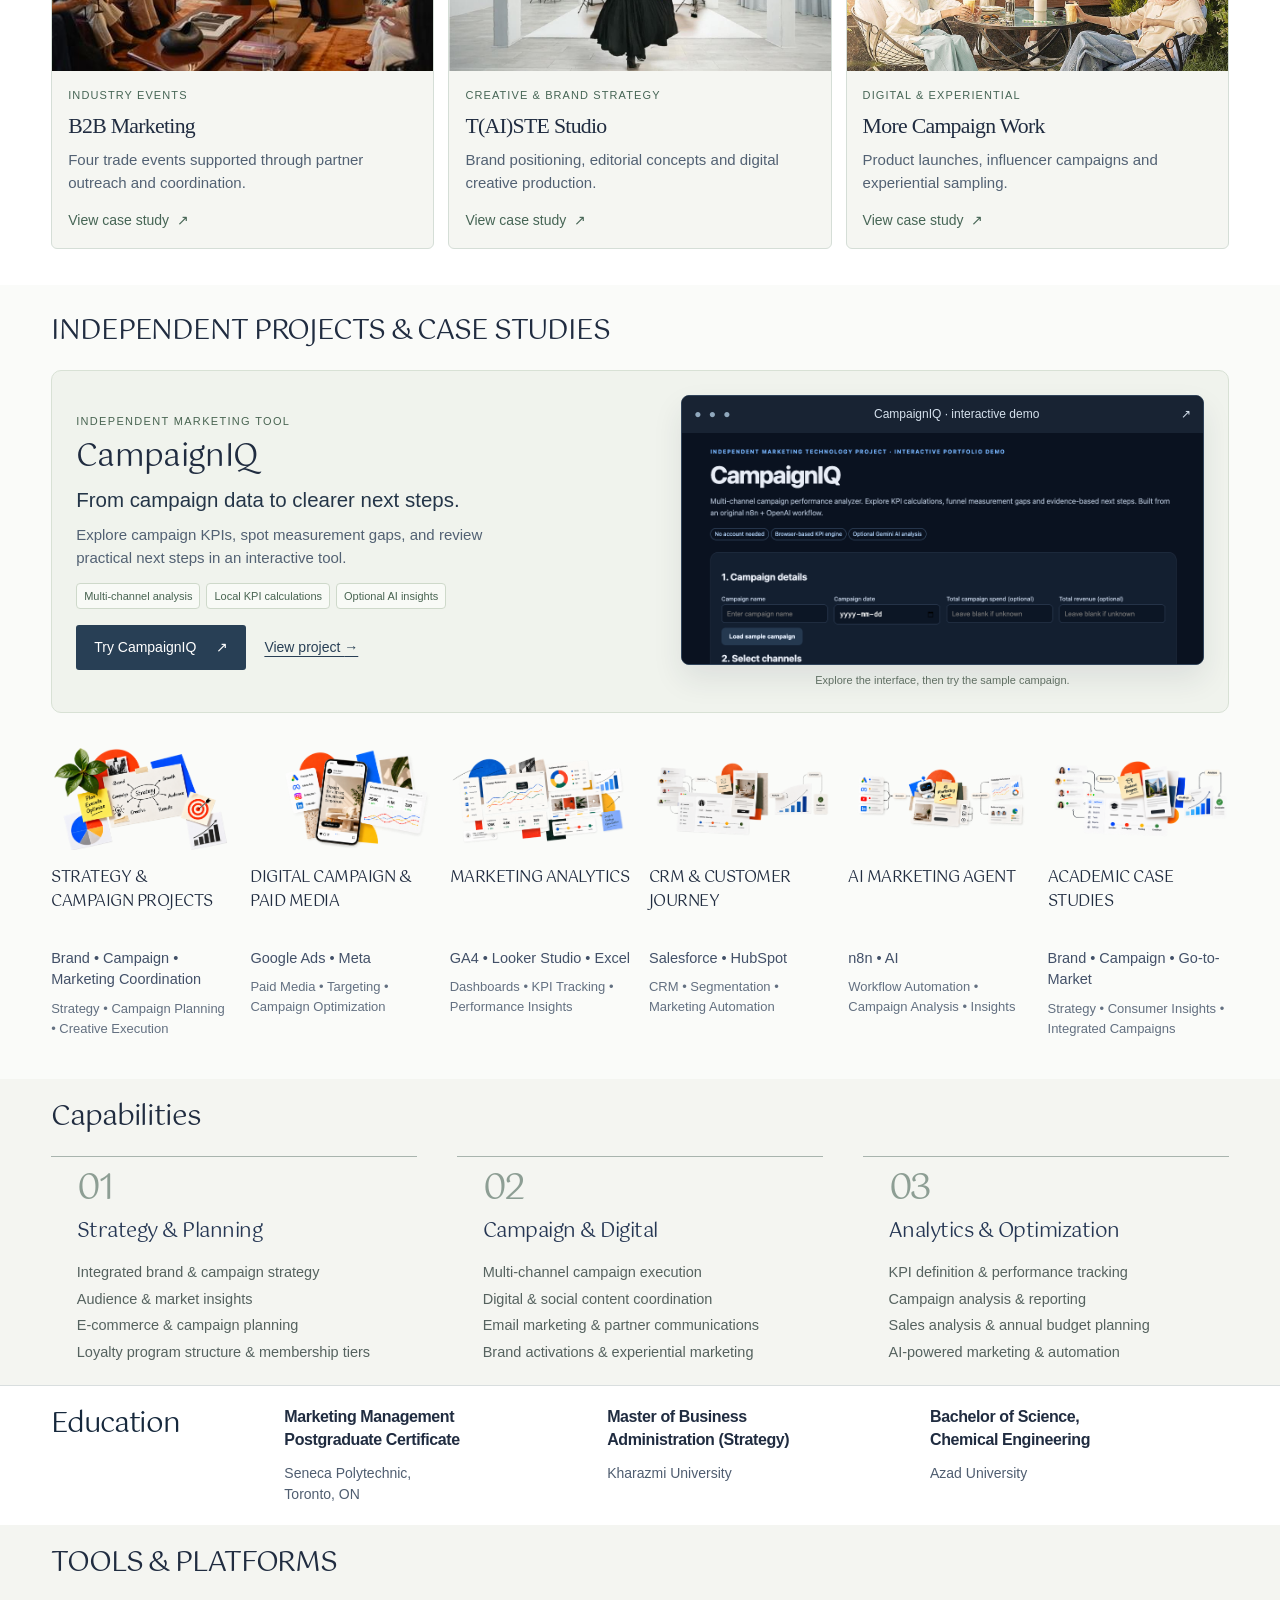
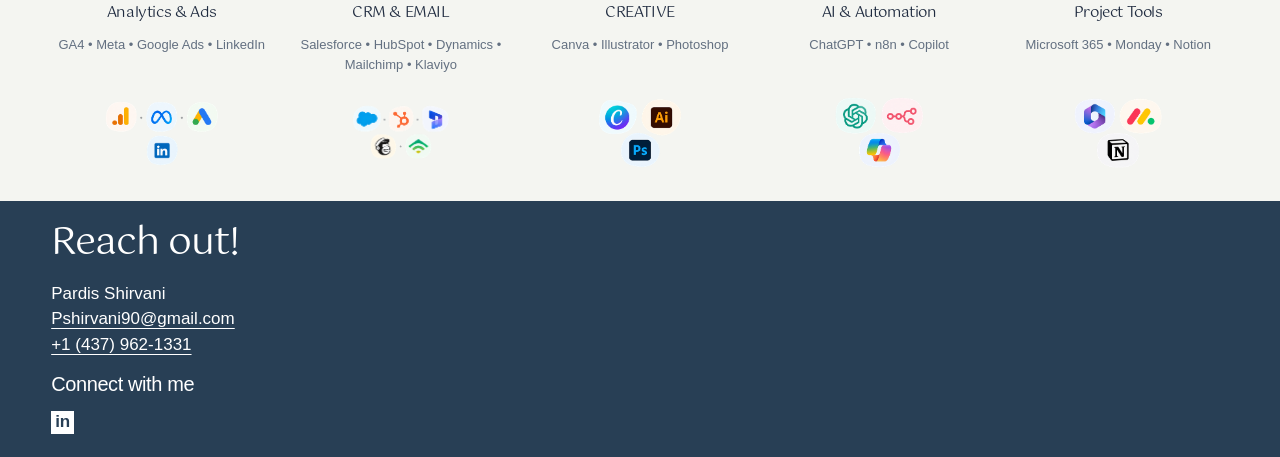
==== commit 323cc85e: "Separate professional experience and widen its introduction" ====
--- a/index.html
+++ b/index.html
@@ -1,5 +1,5 @@
 <!doctype html><html lang="en"><head><script src="analytics.js?v=hero117"></script>
-<meta charset="utf-8"><meta name="viewport" content="width=device-width, initial-scale=1"><title>Integrated Marketing & Digital Strategy | Pardis Shirvani</title><meta name="description" content="Pardis Shirvani, Integrated Marketing & Digital Strategy. Campaigns, Analytics, AI."><link rel="stylesheet" href="style.css?v=balanced-spacing"></head><body><a class="skip" href="#main">Skip to content</a><nav class="site-nav" aria-label="Portfolio navigation"><a class="wordmark" href="index.html">Pardis Shirvani</a><button class="nav-toggle" type="button" aria-label="Open menu" aria-expanded="false" aria-controls="portfolio-menu"><svg viewBox="0 0 24 24" aria-hidden="true" focusable="false"><path class="menu-lines" d="M4 6h16M4 12h16M4 18h16"/><path class="menu-close" d="m6 6 12 12M18 6 6 18"/></svg></button><div id="portfolio-menu" class="nav-groups"><details class="nav-dropdown"><summary>Professional Experience</summary><div class="nav-dropdown-menu"><a href="persil.html">HENKEL | PERSIL</a><a href="pril.html">HENKEL | PRIL</a><a href="samsung.html">SAMSUNG</a><a href="trade-collective.html">B2B MARKETING</a><a href="taiste.html">T(AI)STE STUDIO</a><a href="campaigns.html">MORE CAMPAIGN WORK</a></div></details><details class="nav-dropdown"><summary>Independent Projects &amp; Case Studies</summary><div class="nav-dropdown-menu"><a href="strategy.html">STRATEGY &amp; CAMPAIGN PROJECTS</a><a href="coming-soon.html">DIGITAL CAMPAIGN &amp; PAID MEDIA</a><a href="analytics.html">MARKETING ANALYTICS</a><a href="coming-soon.html">CRM &amp; CUSTOMER JOURNEY</a><a href="campaigniq.html">AI MARKETING AGENT</a><a href="academic.html">ACADEMIC CASE STUDIES</a></div></details><a class="nav-campaigniq" href="https://pshirvani90.github.io/campaign-analyzer/" target="_blank" rel="noopener">CampaignIQ <svg class="external-arrow" viewBox="0 0 24 24" fill="none" aria-hidden="true" focusable="false"><path d="M6 18 18 6M6 6h12v12"/></svg></a><details class="nav-dropdown nav-contact"><summary>Contact</summary><div class="nav-dropdown-menu"><a href="https://www.linkedin.com/in/pardis-shirvani" target="_blank" rel="noopener">LinkedIn</a><a href="mailto:pshirvani90@gmail.com">Email</a><a href="tel:+14379621331">Phone</a></div></details></div></nav><main id="main"><section class="home-banner"><h1>Pardis Shirvani</h1><p>Integrated Marketing & Digital Strategy<br>Campaigns • Analytics • AI</p><a class="home-iq-button" href="#professional-work">Explore my work experience <span aria-hidden="true"><svg class="external-arrow" viewBox="0 0 24 24" fill="none" aria-hidden="true" focusable="false"><path d="M6 18 18 6M6 6h12v12"/></svg></span></a></section><section class="introduction" id="about"><img src="assets/p1-1.jpg" alt="Pardis Shirvani"><div><p>Hi, I'm Pardis. I turn marketing strategies into campaigns that connect with audiences and deliver measurable results.</p><p>With over 4 years of experience across agency and in-house teams, I've worked on integrated campaigns, digital marketing, brand activations, and B2B events for brands including <strong>Henkel, Samsung, and Nestlé</strong>.</p><p>My experience spans <strong>17 multichannel campaigns, 4 brand activations, and 6 events</strong>, including a sampling campaign that engaged <strong>37,000+ participants</strong>. I've also helped increase organic traffic by <strong>25%</strong> and reduce cost per lead by <strong>12%</strong>.</p><p>Now based in Toronto, I combine creative thinking, data-driven decisions, and hands-on execution to bring marketing ideas to life. I also use digital tools and AI to improve research, planning, and workflows while keeping human creativity at the centre of my work.</p></div></section><section class="experience-snapshot" aria-label="Experience at a glance"><div class="experience-grid">
+<meta charset="utf-8"><meta name="viewport" content="width=device-width, initial-scale=1"><title>Integrated Marketing & Digital Strategy | Pardis Shirvani</title><meta name="description" content="Pardis Shirvani, Integrated Marketing & Digital Strategy. Campaigns, Analytics, AI."><link rel="stylesheet" href="style.css?v=experience-separation"></head><body><a class="skip" href="#main">Skip to content</a><nav class="site-nav" aria-label="Portfolio navigation"><a class="wordmark" href="index.html">Pardis Shirvani</a><button class="nav-toggle" type="button" aria-label="Open menu" aria-expanded="false" aria-controls="portfolio-menu"><svg viewBox="0 0 24 24" aria-hidden="true" focusable="false"><path class="menu-lines" d="M4 6h16M4 12h16M4 18h16"/><path class="menu-close" d="m6 6 12 12M18 6 6 18"/></svg></button><div id="portfolio-menu" class="nav-groups"><details class="nav-dropdown"><summary>Professional Experience</summary><div class="nav-dropdown-menu"><a href="persil.html">HENKEL | PERSIL</a><a href="pril.html">HENKEL | PRIL</a><a href="samsung.html">SAMSUNG</a><a href="trade-collective.html">B2B MARKETING</a><a href="taiste.html">T(AI)STE STUDIO</a><a href="campaigns.html">MORE CAMPAIGN WORK</a></div></details><details class="nav-dropdown"><summary>Independent Projects &amp; Case Studies</summary><div class="nav-dropdown-menu"><a href="strategy.html">STRATEGY &amp; CAMPAIGN PROJECTS</a><a href="coming-soon.html">DIGITAL CAMPAIGN &amp; PAID MEDIA</a><a href="analytics.html">MARKETING ANALYTICS</a><a href="coming-soon.html">CRM &amp; CUSTOMER JOURNEY</a><a href="campaigniq.html">AI MARKETING AGENT</a><a href="academic.html">ACADEMIC CASE STUDIES</a></div></details><a class="nav-campaigniq" href="https://pshirvani90.github.io/campaign-analyzer/" target="_blank" rel="noopener">CampaignIQ <svg class="external-arrow" viewBox="0 0 24 24" fill="none" aria-hidden="true" focusable="false"><path d="M6 18 18 6M6 6h12v12"/></svg></a><details class="nav-dropdown nav-contact"><summary>Contact</summary><div class="nav-dropdown-menu"><a href="https://www.linkedin.com/in/pardis-shirvani" target="_blank" rel="noopener">LinkedIn</a><a href="mailto:pshirvani90@gmail.com">Email</a><a href="tel:+14379621331">Phone</a></div></details></div></nav><main id="main"><section class="home-banner"><h1>Pardis Shirvani</h1><p>Integrated Marketing & Digital Strategy<br>Campaigns • Analytics • AI</p><a class="home-iq-button" href="#professional-work">Explore my work experience <span aria-hidden="true"><svg class="external-arrow" viewBox="0 0 24 24" fill="none" aria-hidden="true" focusable="false"><path d="M6 18 18 6M6 6h12v12"/></svg></span></a></section><section class="introduction" id="about"><img src="assets/p1-1.jpg" alt="Pardis Shirvani"><div><p>Hi, I'm Pardis. I turn marketing strategies into campaigns that connect with audiences and deliver measurable results.</p><p>With over 4 years of experience across agency and in-house teams, I've worked on integrated campaigns, digital marketing, brand activations, and B2B events for brands including <strong>Henkel, Samsung, and Nestlé</strong>.</p><p>My experience spans <strong>17 multichannel campaigns, 4 brand activations, and 6 events</strong>, including a sampling campaign that engaged <strong>37,000+ participants</strong>. I've also helped increase organic traffic by <strong>25%</strong> and reduce cost per lead by <strong>12%</strong>.</p><p>Now based in Toronto, I combine creative thinking, data-driven decisions, and hands-on execution to bring marketing ideas to life. I also use digital tools and AI to improve research, planning, and workflows while keeping human creativity at the centre of my work.</p></div></section><section class="experience-snapshot" aria-label="Experience at a glance"><div class="experience-grid">
 <article class="experience-metric"><span class="experience-number">17</span><h3>Campaign Projects</h3><p class="experience-category">Home care · Food &amp; beverage · Beauty · Technology</p><p class="experience-detail">Audience research · Campaign planning · Content &amp; influencer coordination · Performance tracking</p></article>
 <article class="experience-metric"><span class="experience-number">5</span><h3>Brand Accounts Supported</h3><p class="experience-category">Consumer goods · Technology · Hospitality · Interior design</p><p class="experience-detail">Client briefs · Content calendars · Team timelines · Feedback &amp; approvals</p></article>
 <article class="experience-metric"><span class="experience-number">6</span><h3>Events Supported</h3><p class="experience-category">4 B2B industry events · 2 technology &amp; entrepreneurship events</p><p class="experience-detail">Partner outreach · Email invitations · RSVPs · Vendor &amp; logistics coordination</p></article>
--- a/style.css
+++ b/style.css
@@ -514,3 +514,9 @@
 body:has(.home-banner)>footer h2{margin-bottom:16px}
 body:has(.home-banner)>footer h3{margin-top:14px;margin-bottom:10px}
 @media(max-width:600px){.experience-gallery-copy{padding:14px}#capabilities h3{font-size:19px}#tools .tool-grid article:last-child p{min-height:0}}
+
+/* Distinguish professional work from the metrics above and give its intro full width. */
+main #professional-work{background:#fff;border-top:2px solid #c8d3cb;padding-top:22px}
+#professional-work>.section-label{margin-bottom:14px}
+#professional-work>.experience-gallery-intro{max-width:none;width:100%;padding-bottom:16px;border-bottom:1px solid #d9e1db;margin-bottom:18px}
+#professional-work .experience-gallery .work-card{background:#f5f6f2}
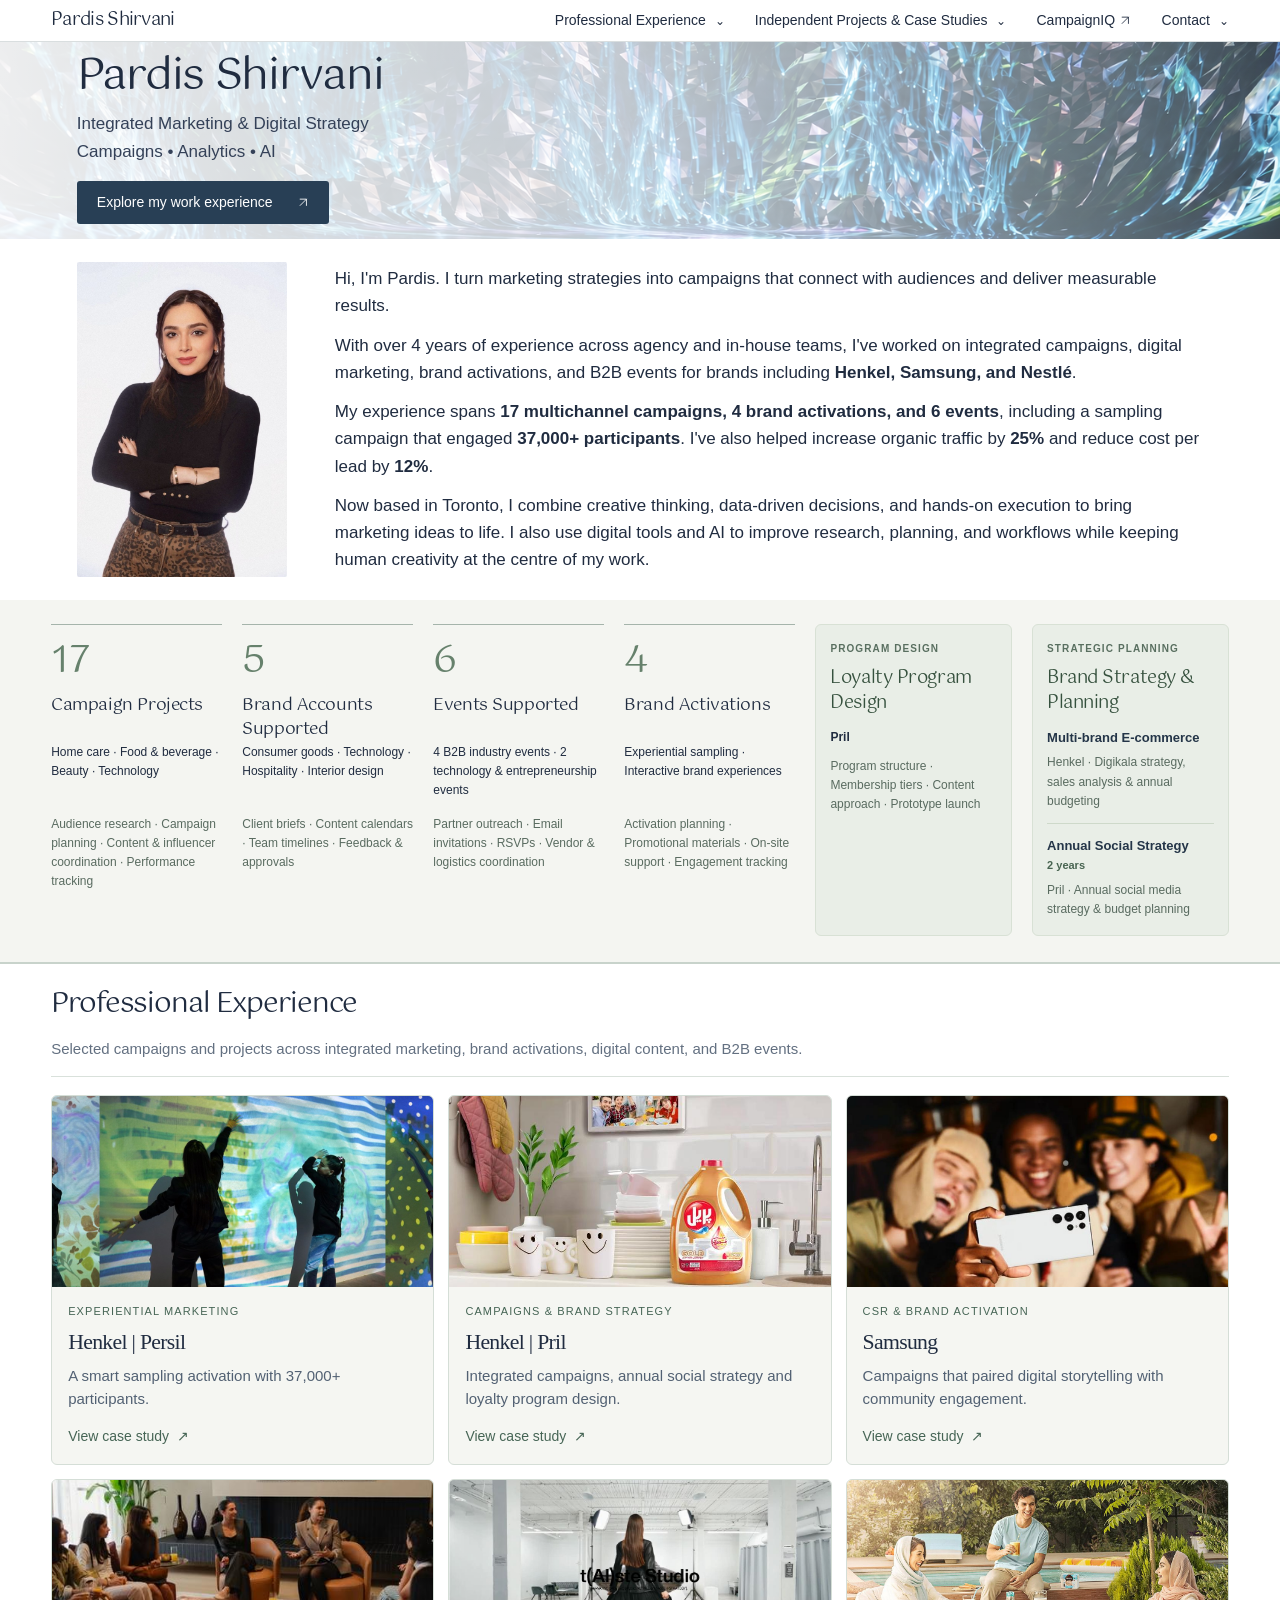
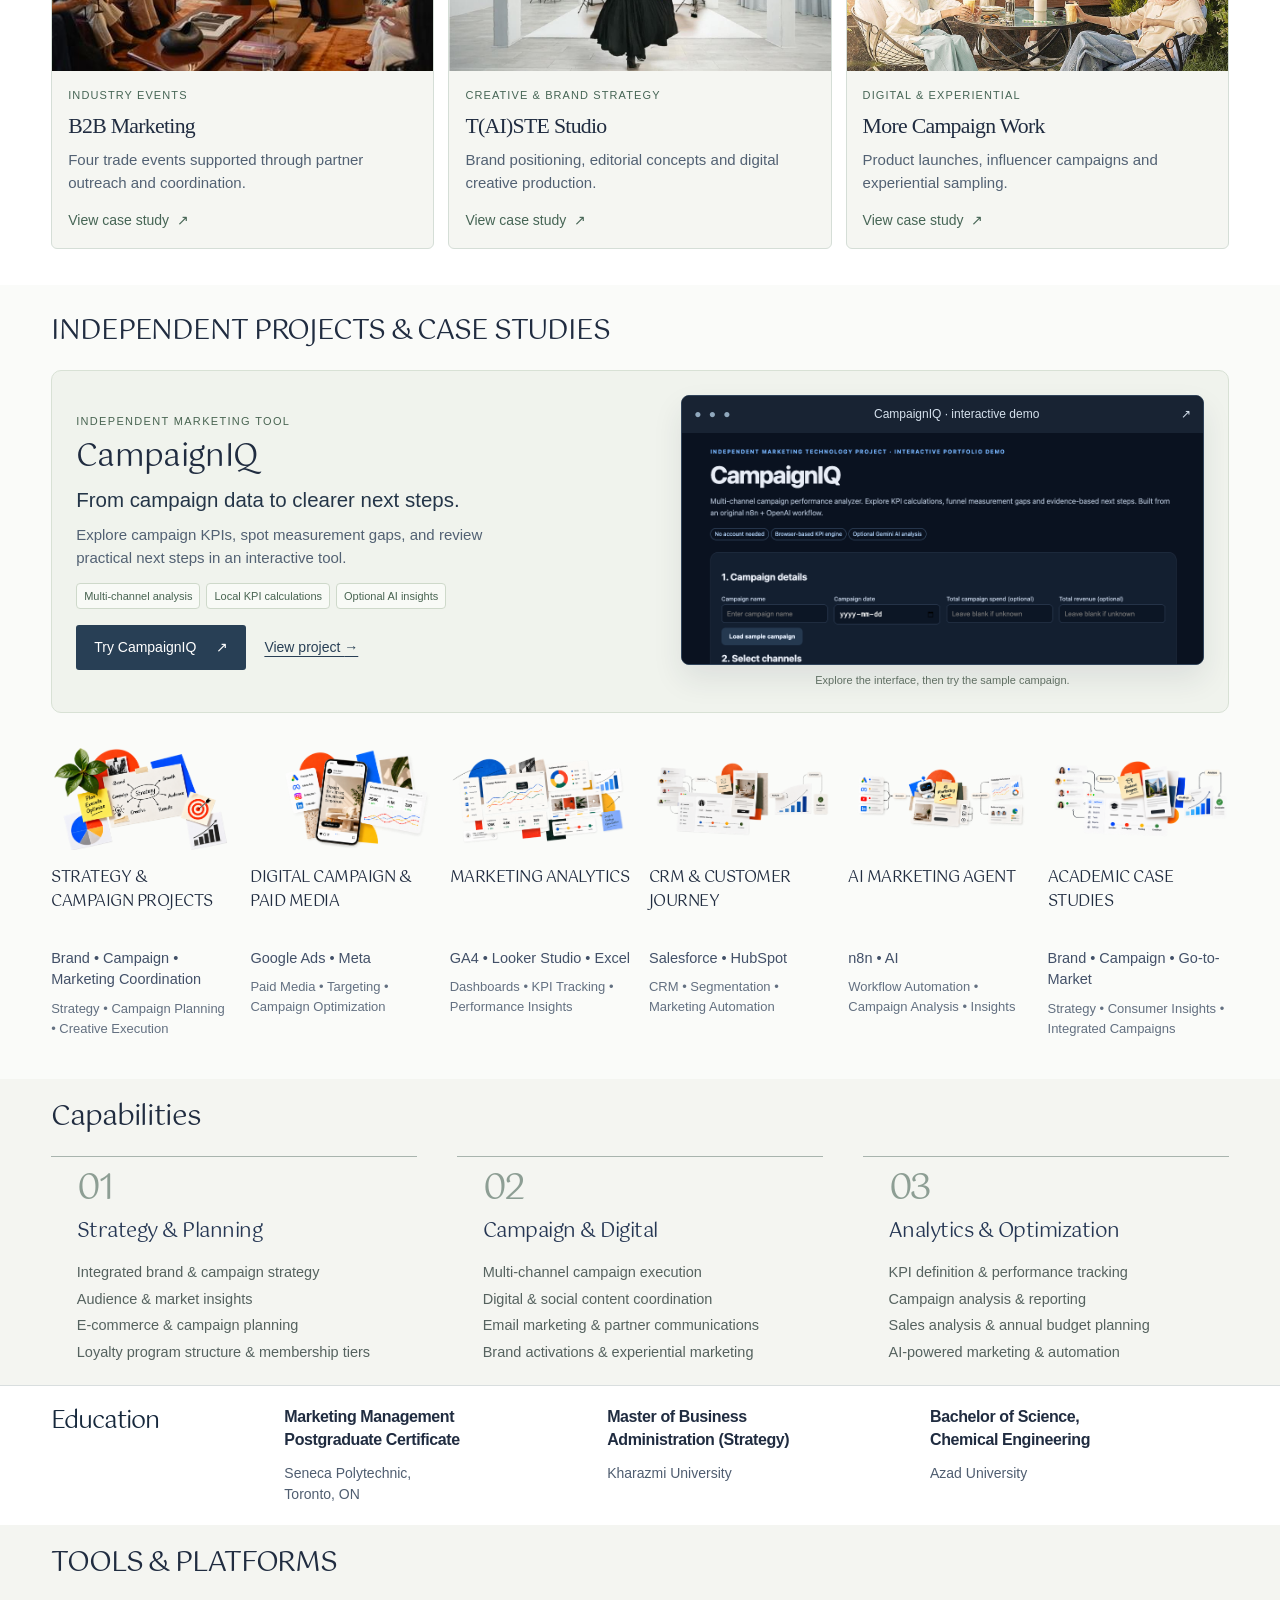
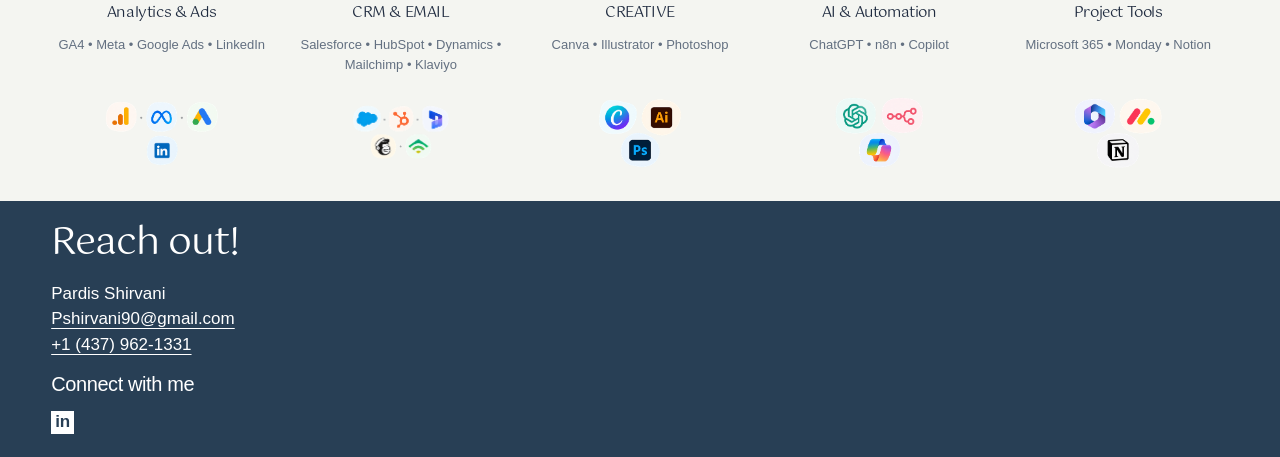
==== commit 0f302d1c: "Reduce the Education section heading" ====
--- a/index.html
+++ b/index.html
@@ -1,5 +1,5 @@
 <!doctype html><html lang="en"><head><script src="analytics.js?v=hero117"></script>
-<meta charset="utf-8"><meta name="viewport" content="width=device-width, initial-scale=1"><title>Integrated Marketing & Digital Strategy | Pardis Shirvani</title><meta name="description" content="Pardis Shirvani, Integrated Marketing & Digital Strategy. Campaigns, Analytics, AI."><link rel="stylesheet" href="style.css?v=experience-separation"></head><body><a class="skip" href="#main">Skip to content</a><nav class="site-nav" aria-label="Portfolio navigation"><a class="wordmark" href="index.html">Pardis Shirvani</a><button class="nav-toggle" type="button" aria-label="Open menu" aria-expanded="false" aria-controls="portfolio-menu"><svg viewBox="0 0 24 24" aria-hidden="true" focusable="false"><path class="menu-lines" d="M4 6h16M4 12h16M4 18h16"/><path class="menu-close" d="m6 6 12 12M18 6 6 18"/></svg></button><div id="portfolio-menu" class="nav-groups"><details class="nav-dropdown"><summary>Professional Experience</summary><div class="nav-dropdown-menu"><a href="persil.html">HENKEL | PERSIL</a><a href="pril.html">HENKEL | PRIL</a><a href="samsung.html">SAMSUNG</a><a href="trade-collective.html">B2B MARKETING</a><a href="taiste.html">T(AI)STE STUDIO</a><a href="campaigns.html">MORE CAMPAIGN WORK</a></div></details><details class="nav-dropdown"><summary>Independent Projects &amp; Case Studies</summary><div class="nav-dropdown-menu"><a href="strategy.html">STRATEGY &amp; CAMPAIGN PROJECTS</a><a href="coming-soon.html">DIGITAL CAMPAIGN &amp; PAID MEDIA</a><a href="analytics.html">MARKETING ANALYTICS</a><a href="coming-soon.html">CRM &amp; CUSTOMER JOURNEY</a><a href="campaigniq.html">AI MARKETING AGENT</a><a href="academic.html">ACADEMIC CASE STUDIES</a></div></details><a class="nav-campaigniq" href="https://pshirvani90.github.io/campaign-analyzer/" target="_blank" rel="noopener">CampaignIQ <svg class="external-arrow" viewBox="0 0 24 24" fill="none" aria-hidden="true" focusable="false"><path d="M6 18 18 6M6 6h12v12"/></svg></a><details class="nav-dropdown nav-contact"><summary>Contact</summary><div class="nav-dropdown-menu"><a href="https://www.linkedin.com/in/pardis-shirvani" target="_blank" rel="noopener">LinkedIn</a><a href="mailto:pshirvani90@gmail.com">Email</a><a href="tel:+14379621331">Phone</a></div></details></div></nav><main id="main"><section class="home-banner"><h1>Pardis Shirvani</h1><p>Integrated Marketing & Digital Strategy<br>Campaigns • Analytics • AI</p><a class="home-iq-button" href="#professional-work">Explore my work experience <span aria-hidden="true"><svg class="external-arrow" viewBox="0 0 24 24" fill="none" aria-hidden="true" focusable="false"><path d="M6 18 18 6M6 6h12v12"/></svg></span></a></section><section class="introduction" id="about"><img src="assets/p1-1.jpg" alt="Pardis Shirvani"><div><p>Hi, I'm Pardis. I turn marketing strategies into campaigns that connect with audiences and deliver measurable results.</p><p>With over 4 years of experience across agency and in-house teams, I've worked on integrated campaigns, digital marketing, brand activations, and B2B events for brands including <strong>Henkel, Samsung, and Nestlé</strong>.</p><p>My experience spans <strong>17 multichannel campaigns, 4 brand activations, and 6 events</strong>, including a sampling campaign that engaged <strong>37,000+ participants</strong>. I've also helped increase organic traffic by <strong>25%</strong> and reduce cost per lead by <strong>12%</strong>.</p><p>Now based in Toronto, I combine creative thinking, data-driven decisions, and hands-on execution to bring marketing ideas to life. I also use digital tools and AI to improve research, planning, and workflows while keeping human creativity at the centre of my work.</p></div></section><section class="experience-snapshot" aria-label="Experience at a glance"><div class="experience-grid">
+<meta charset="utf-8"><meta name="viewport" content="width=device-width, initial-scale=1"><title>Integrated Marketing & Digital Strategy | Pardis Shirvani</title><meta name="description" content="Pardis Shirvani, Integrated Marketing & Digital Strategy. Campaigns, Analytics, AI."><link rel="stylesheet" href="style.css?v=education-title"></head><body><a class="skip" href="#main">Skip to content</a><nav class="site-nav" aria-label="Portfolio navigation"><a class="wordmark" href="index.html">Pardis Shirvani</a><button class="nav-toggle" type="button" aria-label="Open menu" aria-expanded="false" aria-controls="portfolio-menu"><svg viewBox="0 0 24 24" aria-hidden="true" focusable="false"><path class="menu-lines" d="M4 6h16M4 12h16M4 18h16"/><path class="menu-close" d="m6 6 12 12M18 6 6 18"/></svg></button><div id="portfolio-menu" class="nav-groups"><details class="nav-dropdown"><summary>Professional Experience</summary><div class="nav-dropdown-menu"><a href="persil.html">HENKEL | PERSIL</a><a href="pril.html">HENKEL | PRIL</a><a href="samsung.html">SAMSUNG</a><a href="trade-collective.html">B2B MARKETING</a><a href="taiste.html">T(AI)STE STUDIO</a><a href="campaigns.html">MORE CAMPAIGN WORK</a></div></details><details class="nav-dropdown"><summary>Independent Projects &amp; Case Studies</summary><div class="nav-dropdown-menu"><a href="strategy.html">STRATEGY &amp; CAMPAIGN PROJECTS</a><a href="coming-soon.html">DIGITAL CAMPAIGN &amp; PAID MEDIA</a><a href="analytics.html">MARKETING ANALYTICS</a><a href="coming-soon.html">CRM &amp; CUSTOMER JOURNEY</a><a href="campaigniq.html">AI MARKETING AGENT</a><a href="academic.html">ACADEMIC CASE STUDIES</a></div></details><a class="nav-campaigniq" href="https://pshirvani90.github.io/campaign-analyzer/" target="_blank" rel="noopener">CampaignIQ <svg class="external-arrow" viewBox="0 0 24 24" fill="none" aria-hidden="true" focusable="false"><path d="M6 18 18 6M6 6h12v12"/></svg></a><details class="nav-dropdown nav-contact"><summary>Contact</summary><div class="nav-dropdown-menu"><a href="https://www.linkedin.com/in/pardis-shirvani" target="_blank" rel="noopener">LinkedIn</a><a href="mailto:pshirvani90@gmail.com">Email</a><a href="tel:+14379621331">Phone</a></div></details></div></nav><main id="main"><section class="home-banner"><h1>Pardis Shirvani</h1><p>Integrated Marketing & Digital Strategy<br>Campaigns • Analytics • AI</p><a class="home-iq-button" href="#professional-work">Explore my work experience <span aria-hidden="true"><svg class="external-arrow" viewBox="0 0 24 24" fill="none" aria-hidden="true" focusable="false"><path d="M6 18 18 6M6 6h12v12"/></svg></span></a></section><section class="introduction" id="about"><img src="assets/p1-1.jpg" alt="Pardis Shirvani"><div><p>Hi, I'm Pardis. I turn marketing strategies into campaigns that connect with audiences and deliver measurable results.</p><p>With over 4 years of experience across agency and in-house teams, I've worked on integrated campaigns, digital marketing, brand activations, and B2B events for brands including <strong>Henkel, Samsung, and Nestlé</strong>.</p><p>My experience spans <strong>17 multichannel campaigns, 4 brand activations, and 6 events</strong>, including a sampling campaign that engaged <strong>37,000+ participants</strong>. I've also helped increase organic traffic by <strong>25%</strong> and reduce cost per lead by <strong>12%</strong>.</p><p>Now based in Toronto, I combine creative thinking, data-driven decisions, and hands-on execution to bring marketing ideas to life. I also use digital tools and AI to improve research, planning, and workflows while keeping human creativity at the centre of my work.</p></div></section><section class="experience-snapshot" aria-label="Experience at a glance"><div class="experience-grid">
 <article class="experience-metric"><span class="experience-number">17</span><h3>Campaign Projects</h3><p class="experience-category">Home care · Food &amp; beverage · Beauty · Technology</p><p class="experience-detail">Audience research · Campaign planning · Content &amp; influencer coordination · Performance tracking</p></article>
 <article class="experience-metric"><span class="experience-number">5</span><h3>Brand Accounts Supported</h3><p class="experience-category">Consumer goods · Technology · Hospitality · Interior design</p><p class="experience-detail">Client briefs · Content calendars · Team timelines · Feedback &amp; approvals</p></article>
 <article class="experience-metric"><span class="experience-number">6</span><h3>Events Supported</h3><p class="experience-category">4 B2B industry events · 2 technology &amp; entrepreneurship events</p><p class="experience-detail">Partner outreach · Email invitations · RSVPs · Vendor &amp; logistics coordination</p></article>
--- a/style.css
+++ b/style.css
@@ -520,3 +520,6 @@
 #professional-work>.section-label{margin-bottom:14px}
 #professional-work>.experience-gallery-intro{max-width:none;width:100%;padding-bottom:16px;border-bottom:1px solid #d9e1db;margin-bottom:18px}
 #professional-work .experience-gallery .work-card{background:#f5f6f2}
+
+/* Keep the education label visually secondary to the portfolio sections. */
+#education>h2{font-size:clamp(22px,1.9vw,28px)}
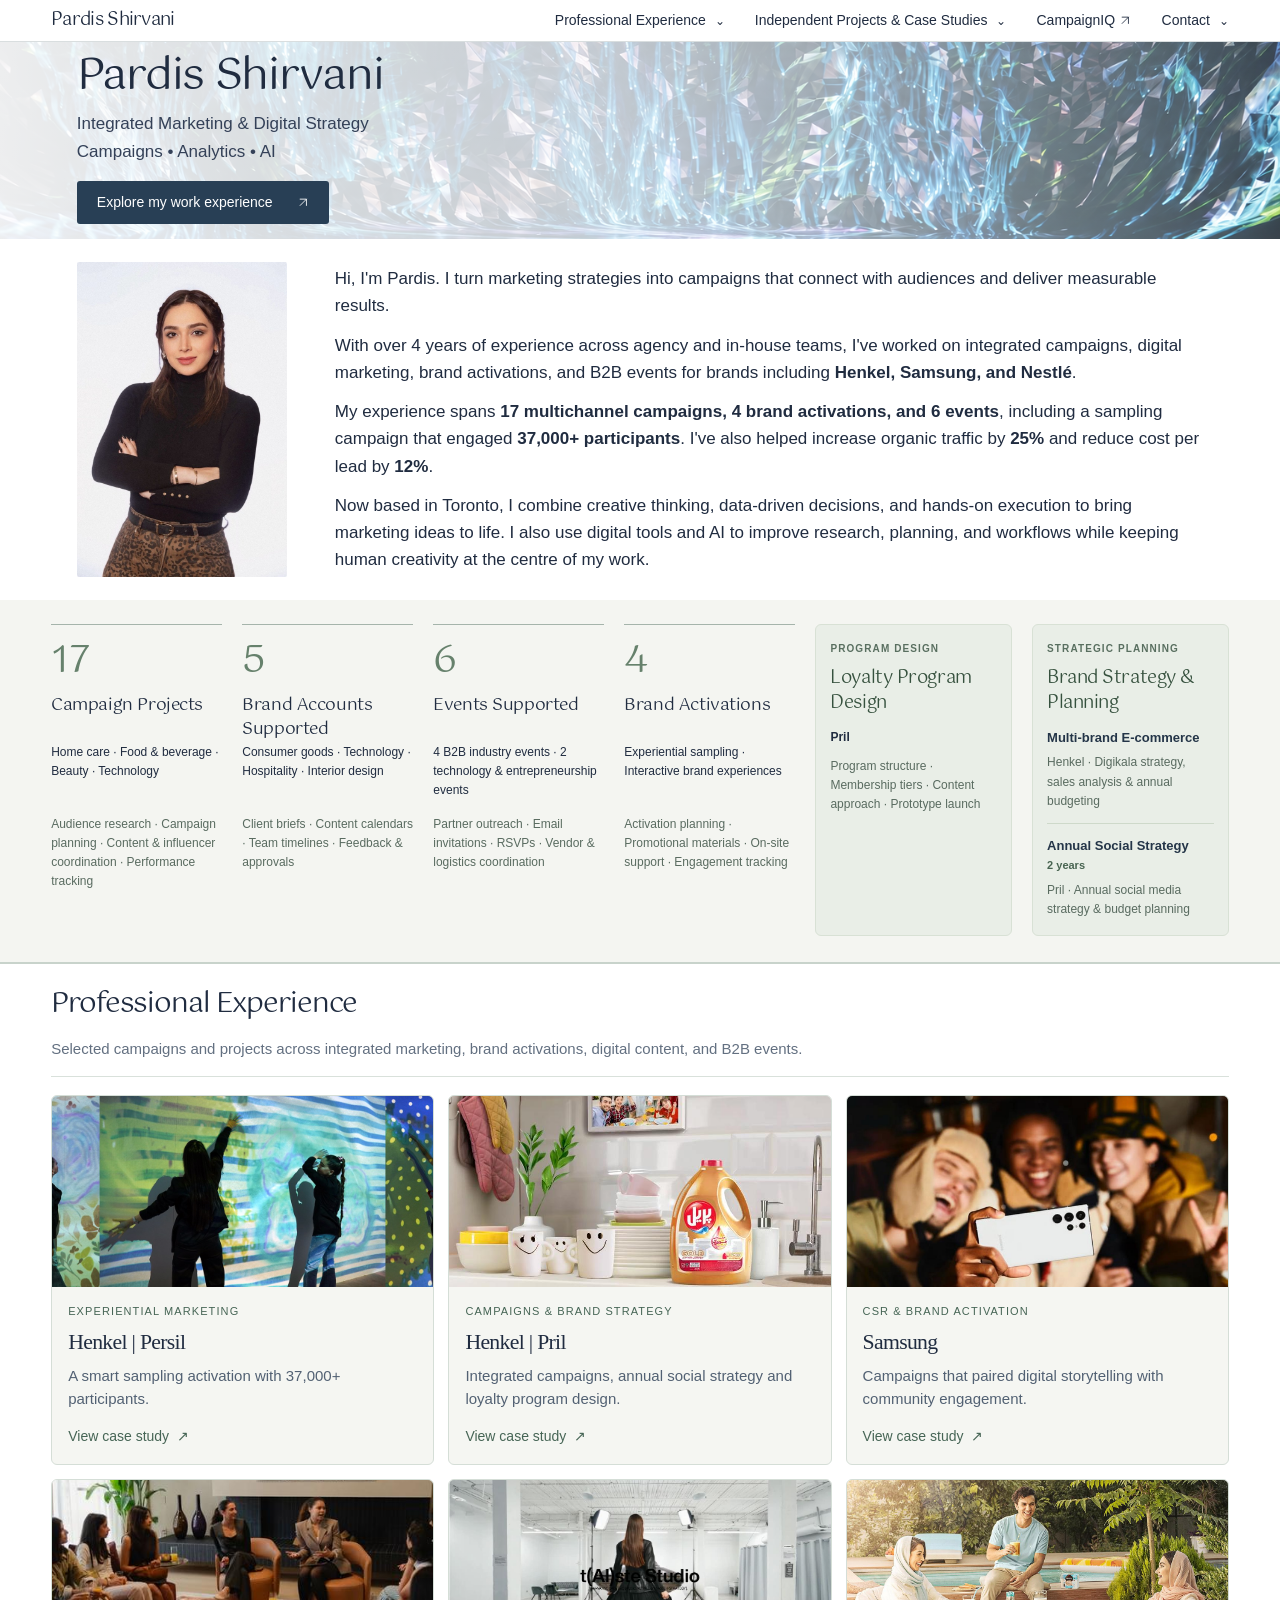
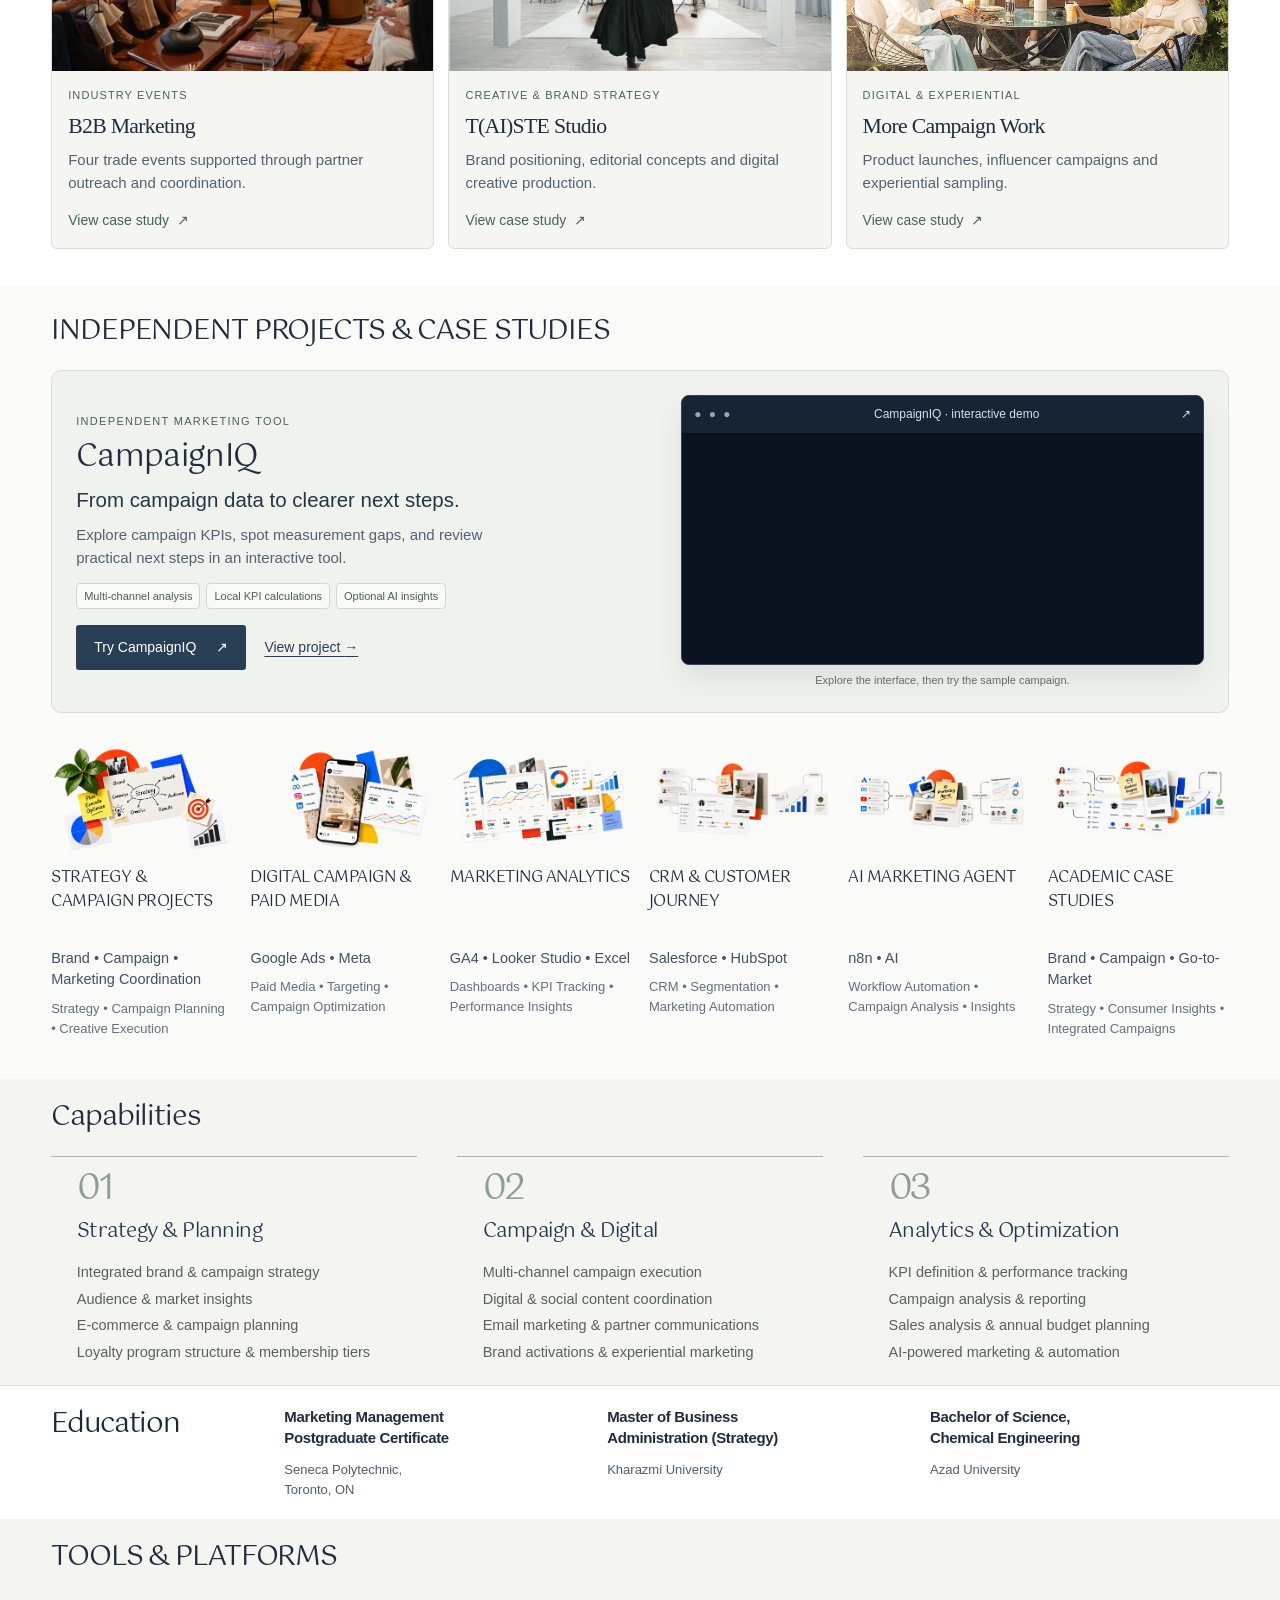
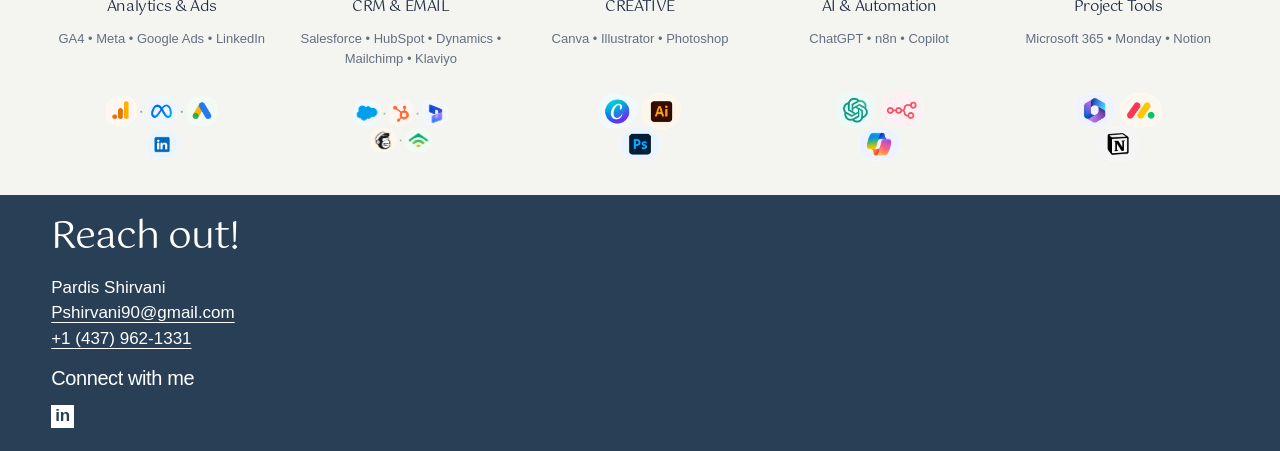
==== commit 33abff77: "Restore Education heading and reduce degree details" ====
--- a/index.html
+++ b/index.html
@@ -1,5 +1,5 @@
 <!doctype html><html lang="en"><head><script src="analytics.js?v=hero117"></script>
-<meta charset="utf-8"><meta name="viewport" content="width=device-width, initial-scale=1"><title>Integrated Marketing & Digital Strategy | Pardis Shirvani</title><meta name="description" content="Pardis Shirvani, Integrated Marketing & Digital Strategy. Campaigns, Analytics, AI."><link rel="stylesheet" href="style.css?v=education-title"></head><body><a class="skip" href="#main">Skip to content</a><nav class="site-nav" aria-label="Portfolio navigation"><a class="wordmark" href="index.html">Pardis Shirvani</a><button class="nav-toggle" type="button" aria-label="Open menu" aria-expanded="false" aria-controls="portfolio-menu"><svg viewBox="0 0 24 24" aria-hidden="true" focusable="false"><path class="menu-lines" d="M4 6h16M4 12h16M4 18h16"/><path class="menu-close" d="m6 6 12 12M18 6 6 18"/></svg></button><div id="portfolio-menu" class="nav-groups"><details class="nav-dropdown"><summary>Professional Experience</summary><div class="nav-dropdown-menu"><a href="persil.html">HENKEL | PERSIL</a><a href="pril.html">HENKEL | PRIL</a><a href="samsung.html">SAMSUNG</a><a href="trade-collective.html">B2B MARKETING</a><a href="taiste.html">T(AI)STE STUDIO</a><a href="campaigns.html">MORE CAMPAIGN WORK</a></div></details><details class="nav-dropdown"><summary>Independent Projects &amp; Case Studies</summary><div class="nav-dropdown-menu"><a href="strategy.html">STRATEGY &amp; CAMPAIGN PROJECTS</a><a href="coming-soon.html">DIGITAL CAMPAIGN &amp; PAID MEDIA</a><a href="analytics.html">MARKETING ANALYTICS</a><a href="coming-soon.html">CRM &amp; CUSTOMER JOURNEY</a><a href="campaigniq.html">AI MARKETING AGENT</a><a href="academic.html">ACADEMIC CASE STUDIES</a></div></details><a class="nav-campaigniq" href="https://pshirvani90.github.io/campaign-analyzer/" target="_blank" rel="noopener">CampaignIQ <svg class="external-arrow" viewBox="0 0 24 24" fill="none" aria-hidden="true" focusable="false"><path d="M6 18 18 6M6 6h12v12"/></svg></a><details class="nav-dropdown nav-contact"><summary>Contact</summary><div class="nav-dropdown-menu"><a href="https://www.linkedin.com/in/pardis-shirvani" target="_blank" rel="noopener">LinkedIn</a><a href="mailto:pshirvani90@gmail.com">Email</a><a href="tel:+14379621331">Phone</a></div></details></div></nav><main id="main"><section class="home-banner"><h1>Pardis Shirvani</h1><p>Integrated Marketing & Digital Strategy<br>Campaigns • Analytics • AI</p><a class="home-iq-button" href="#professional-work">Explore my work experience <span aria-hidden="true"><svg class="external-arrow" viewBox="0 0 24 24" fill="none" aria-hidden="true" focusable="false"><path d="M6 18 18 6M6 6h12v12"/></svg></span></a></section><section class="introduction" id="about"><img src="assets/p1-1.jpg" alt="Pardis Shirvani"><div><p>Hi, I'm Pardis. I turn marketing strategies into campaigns that connect with audiences and deliver measurable results.</p><p>With over 4 years of experience across agency and in-house teams, I've worked on integrated campaigns, digital marketing, brand activations, and B2B events for brands including <strong>Henkel, Samsung, and Nestlé</strong>.</p><p>My experience spans <strong>17 multichannel campaigns, 4 brand activations, and 6 events</strong>, including a sampling campaign that engaged <strong>37,000+ participants</strong>. I've also helped increase organic traffic by <strong>25%</strong> and reduce cost per lead by <strong>12%</strong>.</p><p>Now based in Toronto, I combine creative thinking, data-driven decisions, and hands-on execution to bring marketing ideas to life. I also use digital tools and AI to improve research, planning, and workflows while keeping human creativity at the centre of my work.</p></div></section><section class="experience-snapshot" aria-label="Experience at a glance"><div class="experience-grid">
+<meta charset="utf-8"><meta name="viewport" content="width=device-width, initial-scale=1"><title>Integrated Marketing & Digital Strategy | Pardis Shirvani</title><meta name="description" content="Pardis Shirvani, Integrated Marketing & Digital Strategy. Campaigns, Analytics, AI."><link rel="stylesheet" href="style.css?v=education-details"></head><body><a class="skip" href="#main">Skip to content</a><nav class="site-nav" aria-label="Portfolio navigation"><a class="wordmark" href="index.html">Pardis Shirvani</a><button class="nav-toggle" type="button" aria-label="Open menu" aria-expanded="false" aria-controls="portfolio-menu"><svg viewBox="0 0 24 24" aria-hidden="true" focusable="false"><path class="menu-lines" d="M4 6h16M4 12h16M4 18h16"/><path class="menu-close" d="m6 6 12 12M18 6 6 18"/></svg></button><div id="portfolio-menu" class="nav-groups"><details class="nav-dropdown"><summary>Professional Experience</summary><div class="nav-dropdown-menu"><a href="persil.html">HENKEL | PERSIL</a><a href="pril.html">HENKEL | PRIL</a><a href="samsung.html">SAMSUNG</a><a href="trade-collective.html">B2B MARKETING</a><a href="taiste.html">T(AI)STE STUDIO</a><a href="campaigns.html">MORE CAMPAIGN WORK</a></div></details><details class="nav-dropdown"><summary>Independent Projects &amp; Case Studies</summary><div class="nav-dropdown-menu"><a href="strategy.html">STRATEGY &amp; CAMPAIGN PROJECTS</a><a href="coming-soon.html">DIGITAL CAMPAIGN &amp; PAID MEDIA</a><a href="analytics.html">MARKETING ANALYTICS</a><a href="coming-soon.html">CRM &amp; CUSTOMER JOURNEY</a><a href="campaigniq.html">AI MARKETING AGENT</a><a href="academic.html">ACADEMIC CASE STUDIES</a></div></details><a class="nav-campaigniq" href="https://pshirvani90.github.io/campaign-analyzer/" target="_blank" rel="noopener">CampaignIQ <svg class="external-arrow" viewBox="0 0 24 24" fill="none" aria-hidden="true" focusable="false"><path d="M6 18 18 6M6 6h12v12"/></svg></a><details class="nav-dropdown nav-contact"><summary>Contact</summary><div class="nav-dropdown-menu"><a href="https://www.linkedin.com/in/pardis-shirvani" target="_blank" rel="noopener">LinkedIn</a><a href="mailto:pshirvani90@gmail.com">Email</a><a href="tel:+14379621331">Phone</a></div></details></div></nav><main id="main"><section class="home-banner"><h1>Pardis Shirvani</h1><p>Integrated Marketing & Digital Strategy<br>Campaigns • Analytics • AI</p><a class="home-iq-button" href="#professional-work">Explore my work experience <span aria-hidden="true"><svg class="external-arrow" viewBox="0 0 24 24" fill="none" aria-hidden="true" focusable="false"><path d="M6 18 18 6M6 6h12v12"/></svg></span></a></section><section class="introduction" id="about"><img src="assets/p1-1.jpg" alt="Pardis Shirvani"><div><p>Hi, I'm Pardis. I turn marketing strategies into campaigns that connect with audiences and deliver measurable results.</p><p>With over 4 years of experience across agency and in-house teams, I've worked on integrated campaigns, digital marketing, brand activations, and B2B events for brands including <strong>Henkel, Samsung, and Nestlé</strong>.</p><p>My experience spans <strong>17 multichannel campaigns, 4 brand activations, and 6 events</strong>, including a sampling campaign that engaged <strong>37,000+ participants</strong>. I've also helped increase organic traffic by <strong>25%</strong> and reduce cost per lead by <strong>12%</strong>.</p><p>Now based in Toronto, I combine creative thinking, data-driven decisions, and hands-on execution to bring marketing ideas to life. I also use digital tools and AI to improve research, planning, and workflows while keeping human creativity at the centre of my work.</p></div></section><section class="experience-snapshot" aria-label="Experience at a glance"><div class="experience-grid">
 <article class="experience-metric"><span class="experience-number">17</span><h3>Campaign Projects</h3><p class="experience-category">Home care · Food &amp; beverage · Beauty · Technology</p><p class="experience-detail">Audience research · Campaign planning · Content &amp; influencer coordination · Performance tracking</p></article>
 <article class="experience-metric"><span class="experience-number">5</span><h3>Brand Accounts Supported</h3><p class="experience-category">Consumer goods · Technology · Hospitality · Interior design</p><p class="experience-detail">Client briefs · Content calendars · Team timelines · Feedback &amp; approvals</p></article>
 <article class="experience-metric"><span class="experience-number">6</span><h3>Events Supported</h3><p class="experience-category">4 B2B industry events · 2 technology &amp; entrepreneurship events</p><p class="experience-detail">Partner outreach · Email invitations · RSVPs · Vendor &amp; logistics coordination</p></article>
--- a/style.css
+++ b/style.css
@@ -521,5 +521,7 @@
 #professional-work>.experience-gallery-intro{max-width:none;width:100%;padding-bottom:16px;border-bottom:1px solid #d9e1db;margin-bottom:18px}
 #professional-work .experience-gallery .work-card{background:#f5f6f2}
 
-/* Keep the education label visually secondary to the portfolio sections. */
-#education>h2{font-size:clamp(22px,1.9vw,28px)}
+
+/* Reduce degree and university details while retaining the Education heading. */
+#education h3{font-size:15px}
+#education p{font-size:13px}
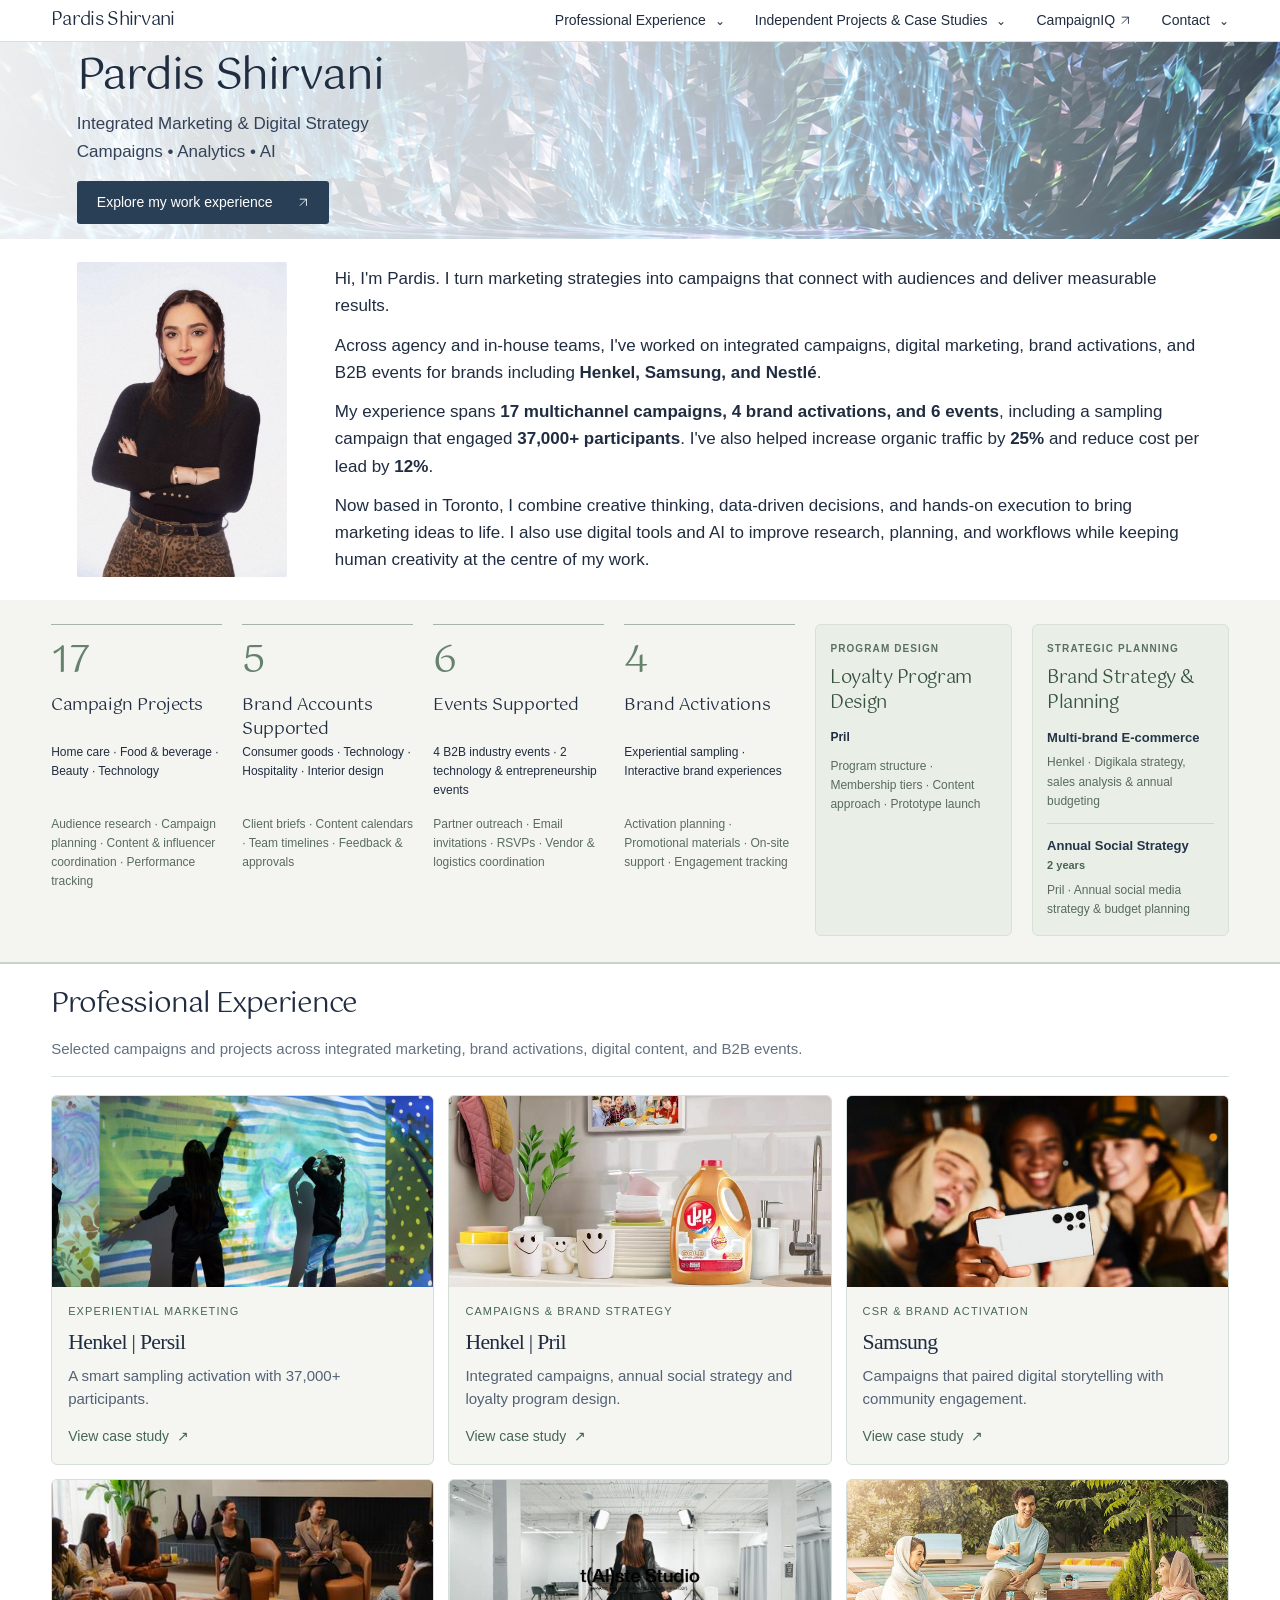
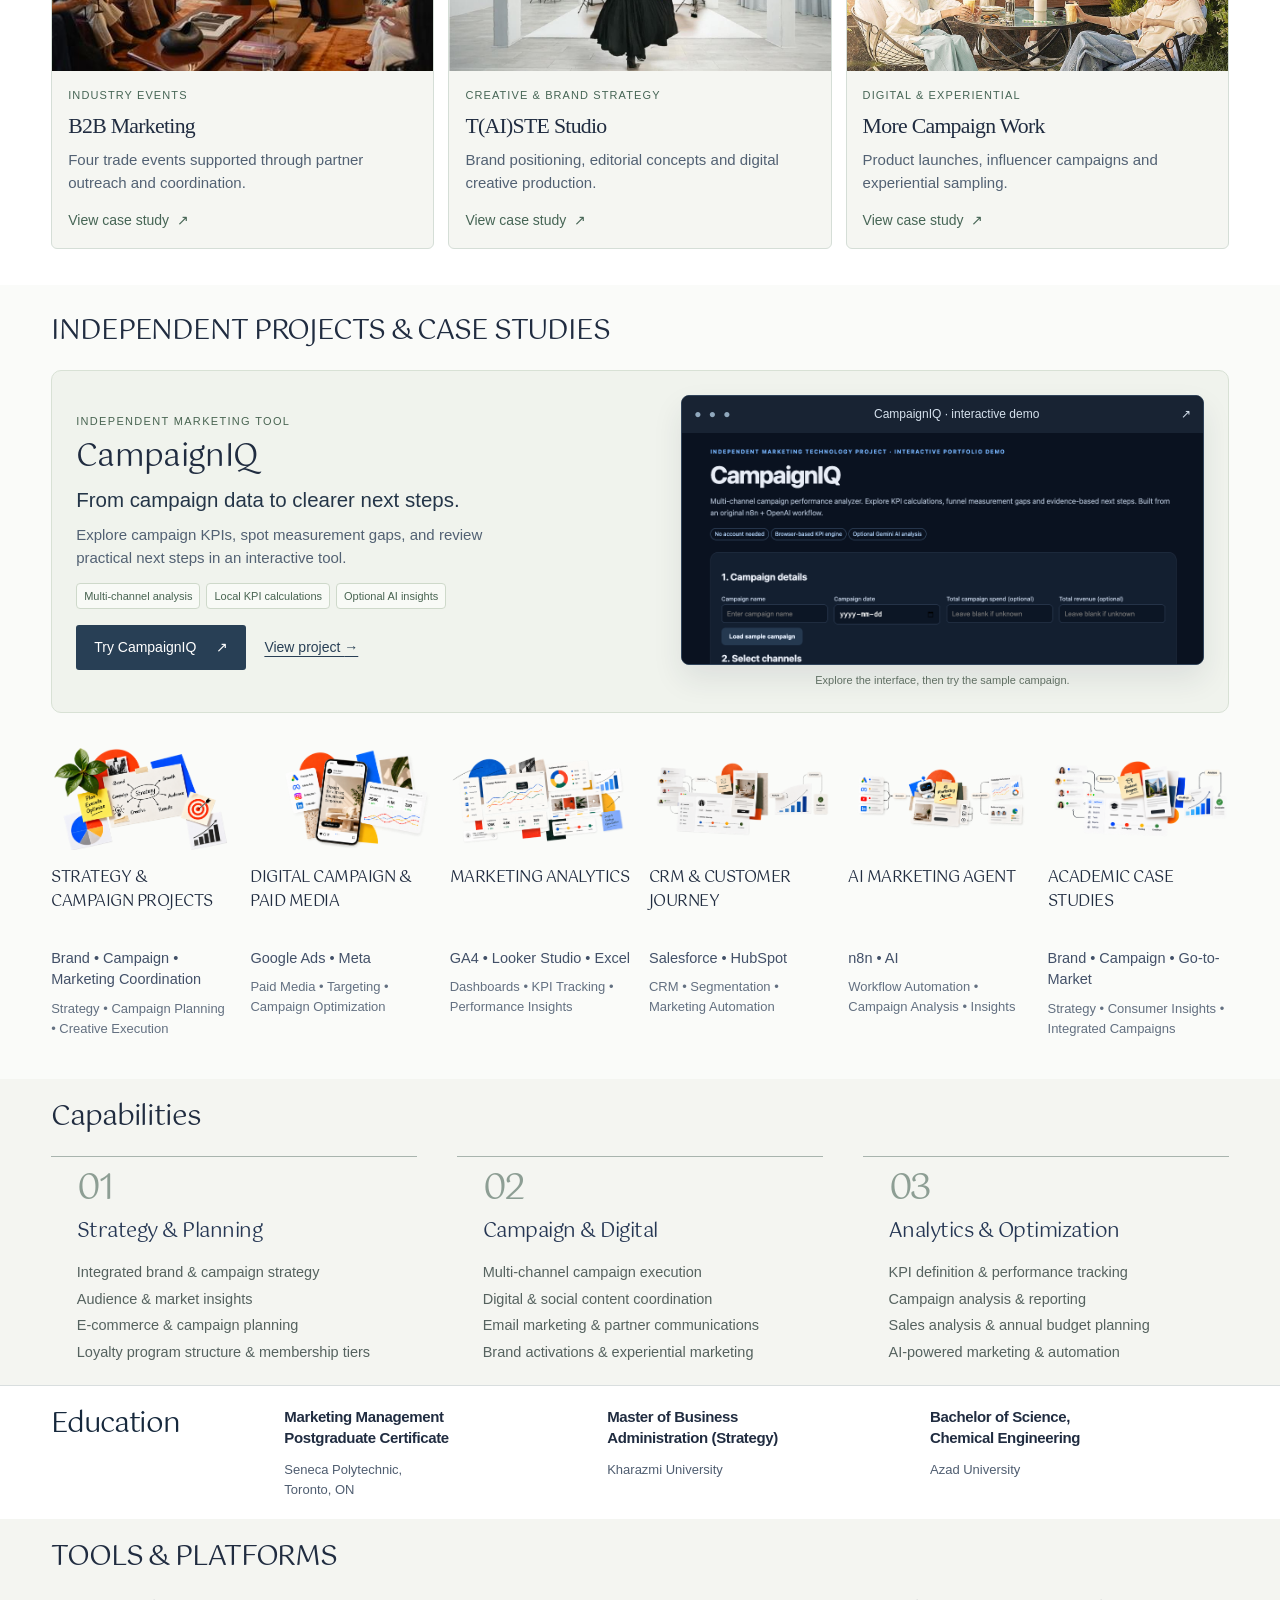
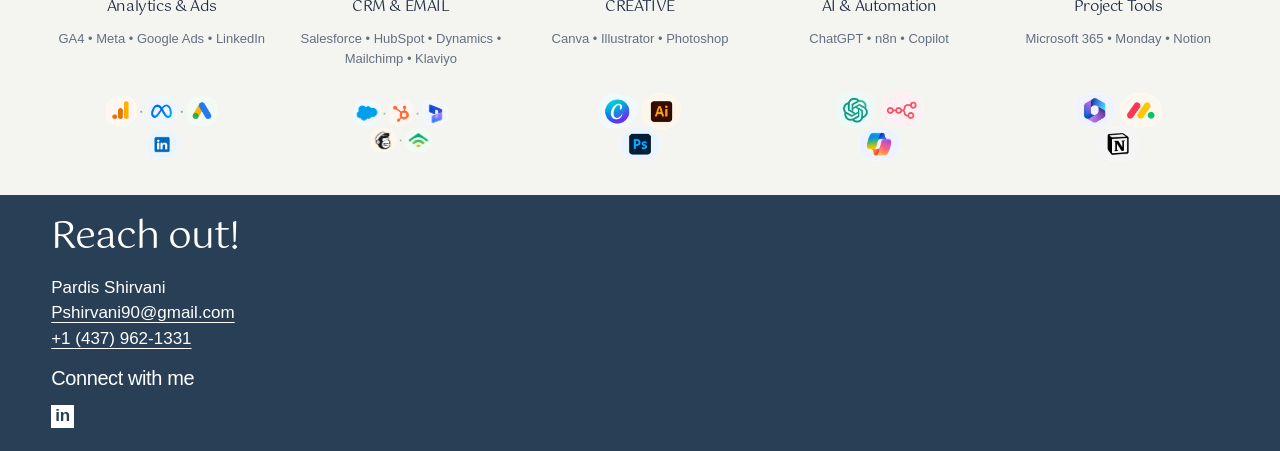
==== commit 33c5f328: "Remove years of experience from About Me" ====
--- a/index.html
+++ b/index.html
@@ -1,5 +1,5 @@
 <!doctype html><html lang="en"><head><script src="analytics.js?v=hero117"></script>
-<meta charset="utf-8"><meta name="viewport" content="width=device-width, initial-scale=1"><title>Integrated Marketing & Digital Strategy | Pardis Shirvani</title><meta name="description" content="Pardis Shirvani, Integrated Marketing & Digital Strategy. Campaigns, Analytics, AI."><link rel="stylesheet" href="style.css?v=education-details"></head><body><a class="skip" href="#main">Skip to content</a><nav class="site-nav" aria-label="Portfolio navigation"><a class="wordmark" href="index.html">Pardis Shirvani</a><button class="nav-toggle" type="button" aria-label="Open menu" aria-expanded="false" aria-controls="portfolio-menu"><svg viewBox="0 0 24 24" aria-hidden="true" focusable="false"><path class="menu-lines" d="M4 6h16M4 12h16M4 18h16"/><path class="menu-close" d="m6 6 12 12M18 6 6 18"/></svg></button><div id="portfolio-menu" class="nav-groups"><details class="nav-dropdown"><summary>Professional Experience</summary><div class="nav-dropdown-menu"><a href="persil.html">HENKEL | PERSIL</a><a href="pril.html">HENKEL | PRIL</a><a href="samsung.html">SAMSUNG</a><a href="trade-collective.html">B2B MARKETING</a><a href="taiste.html">T(AI)STE STUDIO</a><a href="campaigns.html">MORE CAMPAIGN WORK</a></div></details><details class="nav-dropdown"><summary>Independent Projects &amp; Case Studies</summary><div class="nav-dropdown-menu"><a href="strategy.html">STRATEGY &amp; CAMPAIGN PROJECTS</a><a href="coming-soon.html">DIGITAL CAMPAIGN &amp; PAID MEDIA</a><a href="analytics.html">MARKETING ANALYTICS</a><a href="coming-soon.html">CRM &amp; CUSTOMER JOURNEY</a><a href="campaigniq.html">AI MARKETING AGENT</a><a href="academic.html">ACADEMIC CASE STUDIES</a></div></details><a class="nav-campaigniq" href="https://pshirvani90.github.io/campaign-analyzer/" target="_blank" rel="noopener">CampaignIQ <svg class="external-arrow" viewBox="0 0 24 24" fill="none" aria-hidden="true" focusable="false"><path d="M6 18 18 6M6 6h12v12"/></svg></a><details class="nav-dropdown nav-contact"><summary>Contact</summary><div class="nav-dropdown-menu"><a href="https://www.linkedin.com/in/pardis-shirvani" target="_blank" rel="noopener">LinkedIn</a><a href="mailto:pshirvani90@gmail.com">Email</a><a href="tel:+14379621331">Phone</a></div></details></div></nav><main id="main"><section class="home-banner"><h1>Pardis Shirvani</h1><p>Integrated Marketing & Digital Strategy<br>Campaigns • Analytics • AI</p><a class="home-iq-button" href="#professional-work">Explore my work experience <span aria-hidden="true"><svg class="external-arrow" viewBox="0 0 24 24" fill="none" aria-hidden="true" focusable="false"><path d="M6 18 18 6M6 6h12v12"/></svg></span></a></section><section class="introduction" id="about"><img src="assets/p1-1.jpg" alt="Pardis Shirvani"><div><p>Hi, I'm Pardis. I turn marketing strategies into campaigns that connect with audiences and deliver measurable results.</p><p>With over 4 years of experience across agency and in-house teams, I've worked on integrated campaigns, digital marketing, brand activations, and B2B events for brands including <strong>Henkel, Samsung, and Nestlé</strong>.</p><p>My experience spans <strong>17 multichannel campaigns, 4 brand activations, and 6 events</strong>, including a sampling campaign that engaged <strong>37,000+ participants</strong>. I've also helped increase organic traffic by <strong>25%</strong> and reduce cost per lead by <strong>12%</strong>.</p><p>Now based in Toronto, I combine creative thinking, data-driven decisions, and hands-on execution to bring marketing ideas to life. I also use digital tools and AI to improve research, planning, and workflows while keeping human creativity at the centre of my work.</p></div></section><section class="experience-snapshot" aria-label="Experience at a glance"><div class="experience-grid">
+<meta charset="utf-8"><meta name="viewport" content="width=device-width, initial-scale=1"><title>Integrated Marketing & Digital Strategy | Pardis Shirvani</title><meta name="description" content="Pardis Shirvani, Integrated Marketing & Digital Strategy. Campaigns, Analytics, AI."><link rel="stylesheet" href="style.css?v=education-details"></head><body><a class="skip" href="#main">Skip to content</a><nav class="site-nav" aria-label="Portfolio navigation"><a class="wordmark" href="index.html">Pardis Shirvani</a><button class="nav-toggle" type="button" aria-label="Open menu" aria-expanded="false" aria-controls="portfolio-menu"><svg viewBox="0 0 24 24" aria-hidden="true" focusable="false"><path class="menu-lines" d="M4 6h16M4 12h16M4 18h16"/><path class="menu-close" d="m6 6 12 12M18 6 6 18"/></svg></button><div id="portfolio-menu" class="nav-groups"><details class="nav-dropdown"><summary>Professional Experience</summary><div class="nav-dropdown-menu"><a href="persil.html">HENKEL | PERSIL</a><a href="pril.html">HENKEL | PRIL</a><a href="samsung.html">SAMSUNG</a><a href="trade-collective.html">B2B MARKETING</a><a href="taiste.html">T(AI)STE STUDIO</a><a href="campaigns.html">MORE CAMPAIGN WORK</a></div></details><details class="nav-dropdown"><summary>Independent Projects &amp; Case Studies</summary><div class="nav-dropdown-menu"><a href="strategy.html">STRATEGY &amp; CAMPAIGN PROJECTS</a><a href="coming-soon.html">DIGITAL CAMPAIGN &amp; PAID MEDIA</a><a href="analytics.html">MARKETING ANALYTICS</a><a href="coming-soon.html">CRM &amp; CUSTOMER JOURNEY</a><a href="campaigniq.html">AI MARKETING AGENT</a><a href="academic.html">ACADEMIC CASE STUDIES</a></div></details><a class="nav-campaigniq" href="https://pshirvani90.github.io/campaign-analyzer/" target="_blank" rel="noopener">CampaignIQ <svg class="external-arrow" viewBox="0 0 24 24" fill="none" aria-hidden="true" focusable="false"><path d="M6 18 18 6M6 6h12v12"/></svg></a><details class="nav-dropdown nav-contact"><summary>Contact</summary><div class="nav-dropdown-menu"><a href="https://www.linkedin.com/in/pardis-shirvani" target="_blank" rel="noopener">LinkedIn</a><a href="mailto:pshirvani90@gmail.com">Email</a><a href="tel:+14379621331">Phone</a></div></details></div></nav><main id="main"><section class="home-banner"><h1>Pardis Shirvani</h1><p>Integrated Marketing & Digital Strategy<br>Campaigns • Analytics • AI</p><a class="home-iq-button" href="#professional-work">Explore my work experience <span aria-hidden="true"><svg class="external-arrow" viewBox="0 0 24 24" fill="none" aria-hidden="true" focusable="false"><path d="M6 18 18 6M6 6h12v12"/></svg></span></a></section><section class="introduction" id="about"><img src="assets/p1-1.jpg" alt="Pardis Shirvani"><div><p>Hi, I'm Pardis. I turn marketing strategies into campaigns that connect with audiences and deliver measurable results.</p><p>Across agency and in-house teams, I've worked on integrated campaigns, digital marketing, brand activations, and B2B events for brands including <strong>Henkel, Samsung, and Nestlé</strong>.</p><p>My experience spans <strong>17 multichannel campaigns, 4 brand activations, and 6 events</strong>, including a sampling campaign that engaged <strong>37,000+ participants</strong>. I've also helped increase organic traffic by <strong>25%</strong> and reduce cost per lead by <strong>12%</strong>.</p><p>Now based in Toronto, I combine creative thinking, data-driven decisions, and hands-on execution to bring marketing ideas to life. I also use digital tools and AI to improve research, planning, and workflows while keeping human creativity at the centre of my work.</p></div></section><section class="experience-snapshot" aria-label="Experience at a glance"><div class="experience-grid">
 <article class="experience-metric"><span class="experience-number">17</span><h3>Campaign Projects</h3><p class="experience-category">Home care · Food &amp; beverage · Beauty · Technology</p><p class="experience-detail">Audience research · Campaign planning · Content &amp; influencer coordination · Performance tracking</p></article>
 <article class="experience-metric"><span class="experience-number">5</span><h3>Brand Accounts Supported</h3><p class="experience-category">Consumer goods · Technology · Hospitality · Interior design</p><p class="experience-detail">Client briefs · Content calendars · Team timelines · Feedback &amp; approvals</p></article>
 <article class="experience-metric"><span class="experience-number">6</span><h3>Events Supported</h3><p class="experience-category">4 B2B industry events · 2 technology &amp; entrepreneurship events</p><p class="experience-detail">Partner outreach · Email invitations · RSVPs · Vendor &amp; logistics coordination</p></article>
